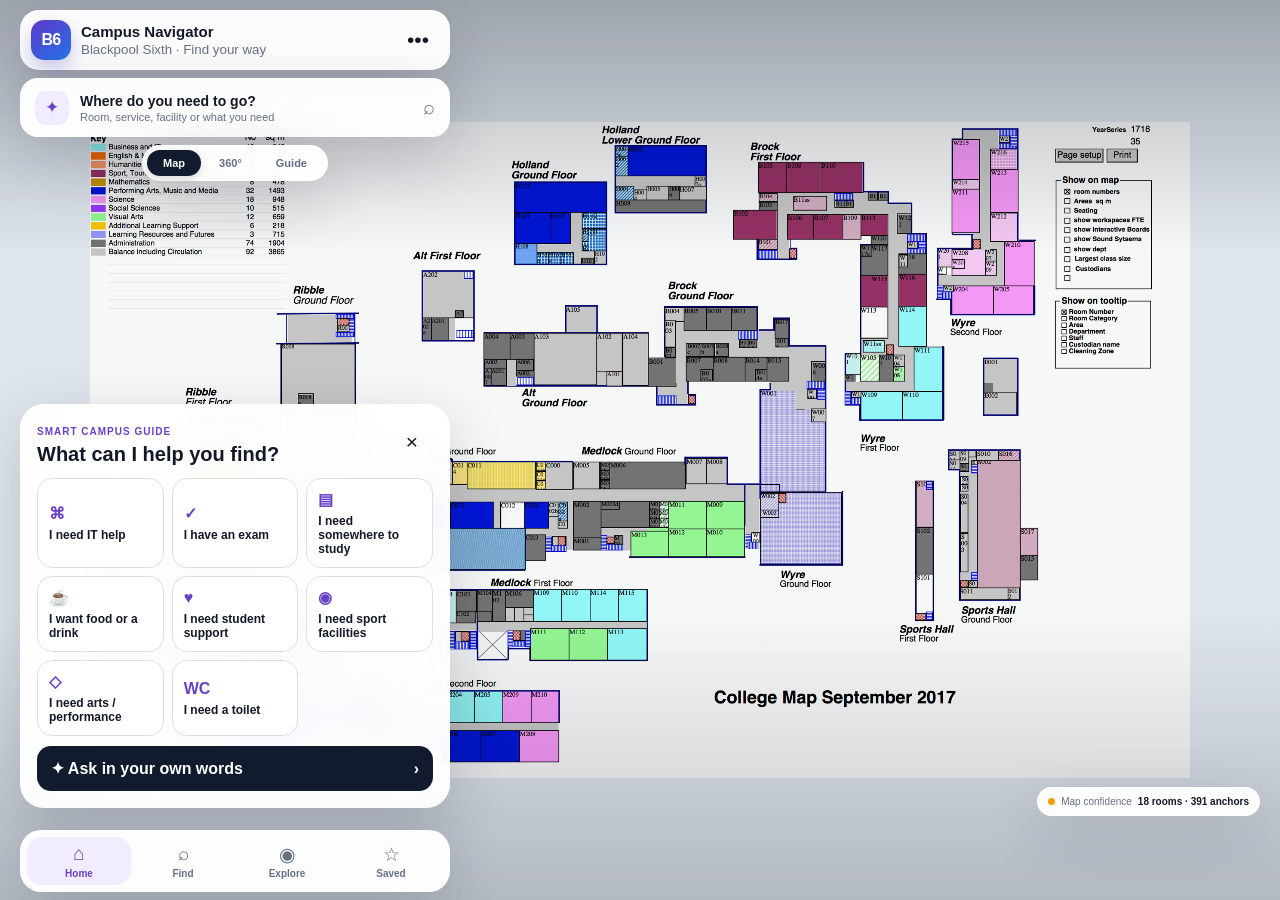
==== index.html @ 7d83ba1a "build: sync landmark-aware interactive guidance" ====
<!doctype html>
<html lang="en" data-theme="system"><head>
<meta charset="utf-8"><meta name="viewport" content="width=device-width,initial-scale=1,viewport-fit=cover"><meta name="theme-color" content="#101526"><meta name="description" content="Blackpool Sixth indoor navigation and visual campus guide">
<style>:root{--ink:#0d1323;--bg:#eef2f7;--panel:rgba(255,255,255,.965);--solid:#fff;--text:#111827;--muted:#667085;--line:#d9e0ea;--accent:#6941c6;--blue:#0b5fff;--teal:#0f8a8a;--green:#138a4a;--amber:#b55b00;--shadow:0 20px 60px rgba(16,24,40,.18);--soft:0 8px 30px rgba(16,24,40,.10);color-scheme:light}*{box-sizing:border-box}html,body{margin:0;width:100%;height:100%;overflow:hidden;font-family:Inter,-apple-system,BlinkMacSystemFont,"Segoe UI",sans-serif;background:var(--ink);color:var(--text);-webkit-text-size-adjust:100%}button,input,select{font:inherit}button{cursor:pointer;-webkit-tap-highlight-color:transparent}[hidden]{display:none!important}.app,#map{position:fixed;inset:0}#map{overflow:hidden;touch-action:none;background:#dfe5ec}.map-vignette{position:fixed;inset:0;pointer-events:none;background:linear-gradient(180deg,rgba(9,14,28,.30),transparent 28%,transparent 68%,rgba(9,14,28,.20));z-index:20}.map-stage{position:absolute;left:0;top:0;transform-origin:0 0;will-change:transform;user-select:none}.map-stage.animate-map{transition:transform .32s cubic-bezier(.2,.8,.2,1)}#floorImage{position:absolute;inset:0;width:100%;height:100%;display:block;pointer-events:none}.map-layer,.route-svg{position:absolute;inset:0;width:100%;height:100%;pointer-events:none;overflow:visible}.room-hit{position:absolute;width:30px;height:30px;margin:-15px 0 0 -15px;border:0;background:transparent;padding:0;pointer-events:auto;z-index:4}.room-hit span{display:block;width:20px;height:20px;margin:5px;border-radius:50%;background:var(--blue);border:3px solid white;box-shadow:0 3px 13px rgba(0,0,0,.38)}.room-hit::after{content:attr(data-label);position:absolute;left:50%;top:29px;transform:translateX(-50%);white-space:nowrap;background:rgba(12,18,32,.88);color:#fff;padding:4px 7px;border-radius:7px;font-size:9px;font-weight:800;opacity:0;transition:.15s}.room-hit:hover::after,.room-hit:focus::after{opacity:1}.route-svg{z-index:3}.route-line{stroke:#0b5fff;stroke-width:10;stroke-linecap:round;stroke-dasharray:18 12;filter:drop-shadow(0 2px 4px rgba(0,0,0,.2))}.you{position:absolute;transform:translate(-50%,-50%);width:46px;height:46px;display:grid;place-items:center}.you i{position:absolute;left:50%;top:50%;width:0;height:0;border-left:11px solid transparent;border-right:11px solid transparent;border-bottom:32px solid rgba(11,95,255,.32);transform-origin:50% 100%}.you b{width:17px;height:17px;border-radius:50%;background:#0b5fff;border:3px solid white;box-shadow:0 0 0 7px rgba(11,95,255,.18);z-index:2}.topbar{position:fixed;z-index:1000;top:calc(env(safe-area-inset-top,0px) + 10px);left:50%;transform:translateX(-50%);width:min(760px,calc(100% - 20px));display:grid;gap:8px;pointer-events:none}.topbar>*{pointer-events:auto}.brand,.omnibox,.modebar,.welcome-card,.assistant-card,.route-card,.accuracy,.bottom,.sheet,.tour-sheet{background:var(--panel);border:1px solid rgba(255,255,255,.45);box-shadow:var(--shadow);backdrop-filter:blur(22px);-webkit-backdrop-filter:blur(22px)}.brand{min-height:56px;border-radius:19px;padding:8px 10px;display:flex;align-items:center;gap:10px}.brandmark{width:40px;height:40px;border-radius:13px;display:grid;place-items:center;background:linear-gradient(145deg,#5f36c8,#2575ea);color:white;font-weight:900;letter-spacing:-.04em;box-shadow:0 8px 18px rgba(75,65,190,.28)}.brandcopy{display:grid;flex:1;min-width:0}.brandcopy b{font-size:15px}.brandcopy small{color:var(--muted);white-space:nowrap;overflow:hidden;text-overflow:ellipsis;margin-top:2px}.icon{width:42px;height:42px;border-radius:13px;border:0;background:var(--solid);color:var(--text);font-size:21px;display:grid;place-items:center}.icon.ghost{background:transparent}.omnibox{border-radius:18px;min-height:59px;padding:8px 14px;display:flex;align-items:center;gap:11px;color:var(--text);text-align:left}.omnibox .spark{width:34px;height:34px;border-radius:11px;display:grid;place-items:center;background:#f1ecff;color:var(--accent);font-size:17px}.omnibox>span:nth-child(2){display:grid;flex:1}.omnibox b{font-size:14px}.omnibox small{font-size:11px;color:var(--muted);margin-top:2px}.omnibox i{font-style:normal;font-size:20px;color:var(--muted)}.modebar{justify-self:center;border-radius:999px;padding:4px;display:flex;gap:2px}.modebar button{border:0;background:transparent;border-radius:999px;padding:7px 16px;font-size:11px;font-weight:800;color:var(--muted)}.modebar button.active{background:#121a2e;color:white;box-shadow:0 3px 10px rgba(0,0,0,.15)}.welcome-card{position:fixed;z-index:900;left:50%;bottom:calc(env(safe-area-inset-bottom,0px) + 92px);transform:translateX(-50%);width:min(680px,calc(100% - 22px));border-radius:24px;padding:16px}.welcome-top{display:flex;align-items:flex-start;justify-content:space-between;gap:12px}.welcome-card small,.assistant-head small,.route-head small,.sheet header small,.tour-sheet header small{color:var(--accent);font-size:10px;letter-spacing:.1em;font-weight:900}.welcome-card h1{font-size:20px;margin:4px 0 12px}.intent-grid{display:grid;grid-template-columns:repeat(3,1fr);gap:8px}.intent{border:1px solid var(--line);background:var(--solid);border-radius:15px;padding:11px;text-align:left;color:var(--text);min-height:62px;font-weight:750;font-size:12px}.intent i{display:block;font-style:normal;color:var(--accent);font-size:16px;margin-bottom:5px}.ask-anything{margin-top:10px;width:100%;min-height:45px;border-radius:14px;border:0;background:#121a2e;color:white;padding:0 14px;display:flex;justify-content:space-between;align-items:center;font-weight:800}.bottom{position:fixed;z-index:1000;left:50%;transform:translateX(-50%);bottom:calc(env(safe-area-inset-bottom,0px) + 8px);width:min(520px,calc(100% - 20px));border-radius:21px;padding:6px;display:grid;grid-template-columns:repeat(4,1fr)}.bottom button{border:0;background:transparent;border-radius:15px;color:var(--muted);display:grid;place-items:center;gap:2px;padding:6px}.bottom button span{font-size:19px}.bottom button small{font-size:10px;font-weight:800}.bottom .active{background:#f1ecff;color:var(--accent)}.accuracy{position:fixed;z-index:700;right:12px;bottom:calc(env(safe-area-inset-bottom,0px) + 84px);border-radius:999px;padding:8px 10px;display:flex;gap:6px;align-items:center;font-size:10px;color:var(--muted)}.accuracy b{color:var(--text)}.status-dot{width:7px;height:7px;border-radius:50%;background:#f59e0b}.accuracy[data-level=high] .status-dot{background:#22c55e}.accuracy[data-level=mid] .status-dot{background:#eab308}.assistant-card,.route-card{position:fixed;z-index:1400;right:14px;bottom:calc(env(safe-area-inset-bottom,0px) + 86px);width:min(410px,calc(100% - 28px));border-radius:24px;padding:15px;max-height:66vh}.assistant-head,.route-head,.sheet header,.tour-sheet header{display:flex;justify-content:space-between;align-items:flex-start;gap:12px}.assistant-head h2,.route-head h2,.sheet h2,.tour-sheet h2{margin:3px 0;font-size:20px}.feed{height:240px;overflow:auto;padding:12px 0;display:grid;align-content:start;gap:8px}.feed>div{max-width:88%;padding:10px 12px;border-radius:15px;font-size:13px;line-height:1.45}.feed .bot{background:#f3f0ff}.feed .me{justify-self:end;background:#121a2e;color:white}.suggestions{display:flex;gap:6px;overflow:auto;padding:0 0 9px;scrollbar-width:none}.suggestions button{border:1px solid var(--line);background:var(--solid);border-radius:999px;padding:7px 9px;white-space:nowrap;font-size:10px;color:var(--text)}.assistant-entry{display:flex;gap:7px}.assistant-entry input,.big-input,select{min-width:0;border:1px solid var(--line);background:var(--solid);border-radius:14px;padding:12px;color:var(--text)}.assistant-entry input{flex:1}.assistant-entry button,.actions button,.route-actions button,.route-context button,.studio-grid button,.file-btn{border:1px solid var(--line);background:var(--solid);border-radius:12px;padding:10px 12px;font-weight:800;color:var(--text)}.primary,.assistant-entry button{background:#121a2e!important;color:white!important;border-color:#121a2e!important}.route-progress{height:5px;border-radius:99px;background:#e5e9f0;overflow:hidden;margin:11px 0}.route-progress i{display:block;height:100%;background:linear-gradient(90deg,#6941c6,#0b5fff);width:0;transition:.25s}.next-step{background:linear-gradient(135deg,#f2edff,#edf5ff);border:1px solid #d9d4fa;border-radius:17px;padding:14px;font-size:15px;font-weight:800;line-height:1.45}.route-context{display:flex;gap:6px;overflow:auto;padding:9px 0}.route-context button{white-space:nowrap;font-size:10px;padding:7px 9px}.route-card ol{padding-left:23px;max-height:155px;overflow:auto;color:var(--muted);font-size:11px}.route-card li{padding:4px}.route-card li.current{color:var(--text);font-weight:800}.route-actions,.actions{display:flex;gap:8px;flex-wrap:wrap;margin-top:12px}.sheet{position:fixed;z-index:2200;left:50%;bottom:0;transform:translateX(-50%);width:min(720px,100%);max-height:84vh;overflow:auto;border-radius:27px 27px 0 0;padding:20px 18px calc(22px + env(safe-area-inset-bottom,0px))}.sheet.wide{width:min(840px,100%)}.backdrop{position:fixed;inset:0;z-index:2100;background:rgba(6,10,20,.50);backdrop-filter:blur(5px)}.big-input{width:100%;margin:14px 0}.results{display:grid;gap:8px}.result{width:100%;border:1px solid var(--line);background:var(--solid);border-radius:15px;padding:11px 12px;display:flex;align-items:center;gap:10px;color:var(--text);text-align:left}.result-icon{width:38px;height:38px;border-radius:12px;background:#f2efff;color:var(--accent);display:grid;place-items:center;font-weight:900;flex:0 0 auto}.result-copy{display:grid;gap:2px;min-width:0;flex:1}.result-copy b{font-size:13px}.result-copy small{color:var(--muted);white-space:nowrap;overflow:hidden;text-overflow:ellipsis}.result em{font-style:normal;font-size:9px;color:var(--muted);border:1px solid var(--line);padding:3px 6px;border-radius:999px}.room-accuracy,.info,.freshness{margin:14px 0;padding:12px 13px;border-radius:14px;font-size:12px;line-height:1.5;background:#f5f7fa}.room-accuracy.good{background:#eaf8ef;color:#136b32}.room-accuracy.warn{background:#fff5e8;color:#8b5200}.destination-description{color:var(--muted);font-size:13px;line-height:1.5}.link-btn{border:0;background:transparent;color:var(--accent);font-weight:800;padding:10px 0}.setting{display:flex;justify-content:space-between;gap:16px;align-items:center;border-bottom:1px solid var(--line);padding:14px 0}.setting span{display:grid;gap:3px}.setting small{color:var(--muted)}.setting input{width:24px;height:24px;accent-color:var(--accent)}.studio-grid{display:grid;grid-template-columns:1fr auto;gap:8px;margin:14px 0}.file-btn{display:inline-block}.tour-sheet{position:fixed;z-index:2300;inset:0;background:#0a1020;color:white;border:0;border-radius:0;padding:calc(env(safe-area-inset-top,0px) + 16px) max(14px,env(safe-area-inset-right,0px)) calc(env(safe-area-inset-bottom,0px) + 14px) max(14px,env(safe-area-inset-left,0px));display:grid;grid-template-rows:auto 1fr;gap:12px}.tour-sheet header{padding:0 4px}.tour-sheet header small{color:#c6b8ff}.tour-sheet header h2{color:white}.tour-sheet header p{color:#aab4ca;margin:4px 0 0;font-size:12px}.tour-sheet .icon{color:white}.tour-frame-wrap{position:relative;border-radius:22px;overflow:hidden;background:#111827;border:1px solid #26334e;min-height:0}.tour-frame-wrap iframe{width:100%;height:100%;border:0;background:#111827}.tour-fallback{position:absolute;inset:auto 16px 16px;background:rgba(10,16,32,.90);border:1px solid #35415c;border-radius:17px;padding:12px;color:white;pointer-events:none}.tour-fallback button{pointer-events:auto}.tour-fallback p{color:#aab4ca;font-size:11px}.toast,.banner{position:fixed;z-index:5000;left:50%;transform:translateX(-50%);background:#101828;color:white;padding:10px 14px;border-radius:999px;font-size:11px;box-shadow:var(--soft)}.toast{bottom:calc(env(safe-area-inset-bottom,0px) + 91px)}.banner{top:calc(env(safe-area-inset-top,0px) + 8px)}.empty{color:var(--muted);padding:12px}.bodycopy{color:var(--muted);line-height:1.55}.admin-only{opacity:.75}@media(min-width:900px){.topbar{left:20px;transform:none;width:430px}.bottom{left:20px;transform:none;width:430px}.welcome-card{left:20px;transform:none;width:430px}.assistant-card,.route-card{right:20px}.sheet{left:20px;transform:none;bottom:88px;width:430px;max-height:calc(100vh - 110px);border-radius:24px}.sheet.wide{width:650px}.accuracy{right:20px}}@media(max-width:600px){.topbar{width:calc(100% - 20px);gap:6px}.brand{min-height:52px}.omnibox{min-height:54px}.modebar{display:none}.welcome-card{padding:14px;bottom:calc(env(safe-area-inset-bottom,0px) + 82px)}.welcome-card h1{font-size:18px}.intent-grid{grid-template-columns:repeat(2,1fr)}.intent{min-height:56px;padding:9px}.assistant-card,.route-card{left:10px;right:10px;width:auto}.accuracy{right:10px;bottom:calc(env(safe-area-inset-bottom,0px) + 80px);max-width:60%;white-space:nowrap}.actions button{flex:1 1 42%}.tour-fallback{font-size:12px}}@media(prefers-reduced-motion:reduce){*{animation:none!important;transition:none!important}}
/* v6 precision + immersive guidance */
.checkpoint-hit{position:absolute;transform:translate(-50%,-50%);width:26px;height:26px;border-radius:9px;border:2px solid rgba(255,255,255,.95);background:#111827;color:#fff;box-shadow:0 4px 12px rgba(0,0,0,.28);display:grid;place-items:center;padding:0;z-index:18}.checkpoint-hit span{font-size:9px;font-weight:900;line-height:1}.checkpoint-hit.verified{background:#0b5fff;box-shadow:0 0 0 5px rgba(11,95,255,.13),0 4px 12px rgba(0,0,0,.25)}
.route-svg{position:absolute;inset:0;width:100%;height:100%;overflow:visible;pointer-events:none;z-index:13}.route-line{fill:none;stroke-linecap:round;stroke-linejoin:round}.route-line.surveyed{stroke:#0b5fff;stroke-width:9;filter:drop-shadow(0 3px 4px rgba(11,95,255,.25))}.route-line.orientation{stroke:#8c96a8;stroke-width:7;stroke-dasharray:18 16;opacity:.75}
.guide-lens{position:fixed;z-index:1250;left:50%;top:calc(env(safe-area-inset-top,0px) + 166px);transform:translateX(-50%);width:min(650px,calc(100% - 22px));display:grid;grid-template-columns:56px 1fr 42px;align-items:center;gap:11px;background:rgba(9,16,32,.93);color:white;border:1px solid rgba(255,255,255,.14);border-radius:20px;padding:10px 11px;box-shadow:0 18px 45px rgba(0,0,0,.24);backdrop-filter:blur(18px)}.guide-lens-icon{width:54px;height:54px;border-radius:16px;background:linear-gradient(145deg,#6d44d6,#1670ee);display:grid;place-items:center;font-size:28px;font-weight:900}.guide-lens>div:nth-child(2){display:grid;gap:2px;min-width:0}.guide-lens small{color:#cfc5ff;font-size:9px;letter-spacing:.11em;font-weight:900}.guide-lens b{font-size:13px;white-space:nowrap;overflow:hidden;text-overflow:ellipsis}.guide-lens span{font-size:10px;color:#aab4ca}.guide-lens .icon{color:white}
.route-landmark{display:grid;grid-template-columns:46px 1fr;gap:10px;align-items:center;margin:10px 0;background:#fff8e8;border:1px solid #f1d99e;border-radius:15px;padding:10px}.route-landmark>span{width:44px;height:44px;border-radius:13px;background:#fff0c7;display:grid;place-items:center;font-size:23px;font-weight:900;color:#8a5b00}.route-landmark div{display:grid;gap:2px}.route-landmark small{font-size:9px;letter-spacing:.1em;font-weight:900;color:#9a6700}.route-landmark b{font-size:12px}.route-landmark p{margin:0;color:#715a2d;font-size:10px;line-height:1.35}
.recovery-hero{background:linear-gradient(135deg,#f3efff,#edf5ff);border:1px solid #d9d4fa;border-radius:17px;padding:14px;margin:10px 0 14px}.recovery-hero b{font-size:11px;color:var(--accent)}.recovery-hero p{font-size:15px;font-weight:800;line-height:1.45;margin:5px 0}.recovery-hero small{color:var(--muted);line-height:1.4}
.tour-guide-bar{border:1px solid #35415c;background:rgba(10,16,32,.92);border-radius:17px;padding:9px 11px;display:grid;grid-template-columns:42px 1fr auto;align-items:center;gap:9px}.tour-guide-bar>span{width:40px;height:40px;border-radius:12px;background:#6a45ca;display:grid;place-items:center;font-size:22px;font-weight:900}.tour-guide-bar div{display:grid;gap:2px}.tour-guide-bar small{font-size:9px;color:#bdb2e8;letter-spacing:.1em;font-weight:900}.tour-guide-bar b{font-size:12px}.tour-guide-bar button{border:1px solid #44516d;background:#172139;color:#fff;border-radius:11px;padding:8px 10px;font-size:10px;font-weight:800}
.setting select{border:1px solid var(--line);background:var(--solid);color:var(--text);border-radius:11px;padding:8px 10px;font-weight:700}.studio-tabs{display:grid;grid-template-columns:repeat(3,1fr);gap:5px;background:#edf0f5;padding:4px;border-radius:14px;margin:12px 0}.studio-tabs button{border:0;background:transparent;border-radius:10px;padding:9px;color:var(--muted);font-size:11px;font-weight:800}.studio-tabs button.active{background:var(--solid);color:var(--accent);box-shadow:0 2px 7px rgba(0,0,0,.08)}.studio-form{display:grid;grid-template-columns:repeat(2,minmax(0,1fr));gap:8px}.studio-form input,.studio-form select{width:100%;border:1px solid var(--line);background:var(--solid);border-radius:12px;padding:10px;color:var(--text)}.studio-form .primary{grid-column:1/-1}.mini-check{display:flex;align-items:center;gap:7px;border:1px solid var(--line);border-radius:12px;padding:8px 10px;font-size:11px}.mini-check input{width:20px;height:20px}.results.compact{margin-top:10px;max-height:240px;overflow:auto}.tiny-btn{border:1px solid var(--line);background:var(--solid);color:var(--text);border-radius:9px;padding:6px 8px;font-size:9px;font-weight:800}.tiny-btn.danger{color:#b42318}code{background:#eef1f5;border-radius:6px;padding:2px 5px;font-size:10px}
@media(max-width:600px){.guide-lens{top:calc(env(safe-area-inset-top,0px) + 130px);grid-template-columns:48px 1fr 36px;padding:8px}.guide-lens-icon{width:46px;height:46px;font-size:24px}.guide-lens b{font-size:12px}.studio-form{grid-template-columns:1fr}.studio-form .primary{grid-column:auto}.tour-guide-bar{grid-template-columns:38px 1fr}.tour-guide-bar>span{width:36px;height:36px}.tour-guide-bar button{grid-column:1/-1;width:100%}}

/* v6 hosted responsive hardening: iPhone/iPad/WebView */
@supports (height:100dvh){html,body,.app,#map{height:100dvh;min-height:100dvh}}
.brandmark{flex:0 0 40px}.brandcopy{overflow:hidden}.brandcopy b,.brandcopy small{display:block;max-width:100%;overflow:hidden;text-overflow:ellipsis}.omnibox>span:nth-child(2){min-width:0}.omnibox b,.omnibox small{display:block;overflow:hidden;text-overflow:ellipsis;white-space:nowrap}
@media(max-width:900px){
  .topbar{width:calc(100% - 24px);top:max(calc(env(safe-area-inset-top,0px) + 10px),12px);gap:7px}
  .brand{min-height:58px;padding:8px 10px}.brandcopy b{font-size:16px}.brandcopy small{font-size:12px}.brandmark{width:42px;height:42px;flex-basis:42px}
  .omnibox{min-height:58px;padding:9px 12px}.omnibox b{font-size:15px}.omnibox small{font-size:12px}.omnibox .spark{flex:0 0 36px;width:36px;height:36px}
  .modebar{display:none!important}
  .welcome-card{width:calc(100% - 24px);left:12px;transform:none;bottom:calc(env(safe-area-inset-bottom,0px) + 84px);max-height:calc(100dvh - 250px);overflow:auto;border-radius:24px;padding:15px}
  .welcome-card h1{font-size:20px;line-height:1.15}.intent-grid{grid-template-columns:repeat(2,minmax(0,1fr));gap:8px}.intent{min-width:0;min-height:60px;padding:10px;font-size:12px}
  .bottom{width:calc(100% - 24px);left:12px;transform:none;bottom:max(calc(env(safe-area-inset-bottom,0px) + 8px),8px)}
  .accuracy{right:12px;bottom:calc(env(safe-area-inset-bottom,0px) + 82px);max-width:calc(100% - 24px)}
  .assistant-card,.route-card{left:12px;right:12px;width:auto;bottom:calc(env(safe-area-inset-bottom,0px) + 84px);max-height:calc(100dvh - 210px)}
  .guide-lens{top:calc(env(safe-area-inset-top,0px) + 144px);width:calc(100% - 24px)}
  .sheet{max-height:88dvh}
}
@media(max-width:380px){.brandcopy small{font-size:11px}.omnibox small{font-size:10px}.intent{font-size:11px}.welcome-card h1{font-size:18px}}


/* v6 navigation experience overhaul */
.resume-route{width:100%;border:1px solid #d7d1f4;background:linear-gradient(135deg,#f2edff,#edf5ff);border-radius:16px;padding:10px 12px;margin:0 0 10px;display:grid;grid-template-columns:38px 1fr 20px;gap:9px;align-items:center;text-align:left;color:var(--text)}
.resume-route>span:first-child{width:36px;height:36px;border-radius:12px;background:#6941c6;color:#fff;display:grid;place-items:center;font-size:19px;font-weight:900}
.resume-route>span:nth-child(2){display:grid;gap:2px;min-width:0}.resume-route b{font-size:12px}.resume-route small{color:var(--muted);font-size:10px}.resume-route i{font-style:normal;color:var(--accent);font-size:20px}

.planner-sheet{overflow:auto}.planner-points{margin:14px 0 10px;background:#f7f8fb;border:1px solid var(--line);border-radius:18px;padding:9px}
.planner-point{width:100%;border:0;background:transparent;padding:9px;display:grid;grid-template-columns:18px 1fr 20px;align-items:center;gap:10px;text-align:left;color:var(--text)}
.planner-point>span:nth-child(2){display:grid;gap:2px}.planner-point small{font-size:9px;letter-spacing:.12em;font-weight:900;color:var(--muted)}.planner-point b{font-size:14px}.planner-point i{font-style:normal;color:var(--muted);font-size:18px}
.planner-dot{width:12px;height:12px;border-radius:50%;display:block;box-shadow:0 0 0 4px rgba(105,65,198,.10)}.planner-dot.start{background:#6941c6}.planner-dot.end{background:#0b5fff}.planner-line{width:2px;height:16px;background:#cfd6e2;margin:-3px 0 -3px 14px}
.planner-quality,.route-trust{border:1px solid var(--line);border-radius:14px;padding:10px 11px;display:grid;gap:3px;background:#f8fafc}
.planner-quality b,.route-trust b{font-size:11px}.planner-quality span,.route-trust span{font-size:10px;color:var(--muted);line-height:1.4}
.planner-quality[data-level=high],.route-trust[data-level=high]{background:#eaf8ef;border-color:#b9e1c8}.planner-quality[data-level=good],.route-trust[data-level=good]{background:#eef5ff;border-color:#cbdcf7}.planner-quality[data-level=limited],.route-trust[data-level=limited]{background:#fff6e8;border-color:#f0d8ac}.planner-quality[data-level=none],.route-trust[data-level=none]{background:#fff0f0;border-color:#f0c6c6}
.planner-summary{font-size:12px;font-weight:800;margin:10px 2px 0}.planner-warning{margin:10px 0 0;padding:10px 12px;border-radius:13px;background:#fff6e8;border:1px solid #f0d8ac;color:#7a4b00;font-size:11px;line-height:1.45}
.planner-actions{display:flex;gap:8px;flex-wrap:wrap;margin-top:14px}.planner-actions button{border:1px solid var(--line);background:var(--solid);border-radius:12px;padding:11px 12px;font-weight:800;color:var(--text)}.planner-actions .primary{margin-left:auto}.planner-actions button:disabled{opacity:.55;cursor:not-allowed}

.route-card{overflow:auto}.route-head p{margin:3px 0 0;color:var(--muted);font-size:10px}.route-trust{margin:9px 0}.next-step{display:grid;grid-template-columns:48px 1fr;gap:10px;align-items:center;font-size:16px;line-height:1.35;padding:12px}
.instruction-icon{width:46px;height:46px;border-radius:14px;background:linear-gradient(145deg,#6941c6,#0b5fff);color:white;display:grid;place-items:center;font-size:25px;font-weight:900}
.route-next-preview{margin:8px 2px 0;font-size:10px;color:var(--muted);line-height:1.4}
.route-primary-actions{display:grid;grid-template-columns:1.35fr 1fr;gap:8px;margin:10px 0}.route-primary-actions button{min-height:46px;border:1px solid var(--line);background:var(--solid);border-radius:13px;padding:9px 10px;font-weight:850;color:var(--text)}.route-primary-actions .primary{background:#121a2e!important;color:#fff!important}
.route-context{padding:0 0 6px}.route-all{border-top:1px solid var(--line);margin-top:6px;padding-top:8px}.route-all summary{cursor:pointer;font-size:10px;font-weight:850;color:var(--muted);padding:5px 0}.route-all ol{margin:4px 0 0}.route-card li.done{opacity:.55}.route-card li.current{background:#f3f0ff;border-radius:8px;padding-left:6px}
.route-actions{margin-top:7px}.route-actions button{width:100%;background:transparent!important}

body.navigating .bottom,body.navigating .welcome-card,body.navigating .accuracy{display:none!important}
body.navigating .topbar{display:none!important}
body.navigating .guide-lens{top:max(calc(env(safe-area-inset-top,0px) + 8px),8px);width:min(620px,calc(100% - 20px));z-index:1500}
body.navigating .route-card{z-index:1500}
body.navigating .map-vignette{background:linear-gradient(180deg,rgba(9,14,28,.18),transparent 24%,transparent 70%,rgba(9,14,28,.24))}

@media(max-width:900px){
 body.navigating .route-card{left:10px;right:10px;bottom:max(calc(env(safe-area-inset-bottom,0px) + 8px),8px);width:auto;max-height:min(48dvh,430px);border-radius:22px;padding:13px}
 body.navigating .route-head h2{font-size:16px;margin:2px 0}.route-card .route-head .icon{width:36px;height:36px}
 body.navigating .guide-lens{grid-template-columns:46px 1fr 36px}.route-primary-actions{grid-template-columns:1fr 1fr}
}
@media(max-width:430px){
 .next-step{grid-template-columns:42px 1fr;font-size:15px}.instruction-icon{width:40px;height:40px;font-size:22px}
 .route-primary-actions{grid-template-columns:1fr}.route-context{display:grid;grid-template-columns:repeat(2,1fr);overflow:visible}.route-context button{white-space:normal;min-height:38px}
 .planner-actions{display:grid;grid-template-columns:1fr}.planner-actions .primary{margin-left:0}.planner-actions button{width:100%}
}

.route-endpoint{stroke:#fff;stroke-width:7;filter:drop-shadow(0 4px 6px rgba(0,0,0,.28))}.route-endpoint.start{fill:#6941c6}.route-endpoint.end{fill:#0b5fff}.route-endpoint-label{fill:#fff;font-size:15px;font-weight:900;text-anchor:middle;pointer-events:none}

/* whole-campus map coverage */
.zone-layer{pointer-events:none}.zone-hit{position:absolute;transform:translate(-50%,-50%);pointer-events:auto;border:1px solid rgba(105,65,198,.38);background:rgba(255,255,255,.94);box-shadow:0 5px 16px rgba(16,24,40,.16);border-radius:13px;padding:7px 10px;min-width:92px;display:grid;gap:1px;text-align:left;color:#171b2c;backdrop-filter:blur(10px);z-index:2}
.zone-hit b{font-size:12px;line-height:1.05}.zone-hit small{font-size:8px;color:#667085;white-space:nowrap}.zone-hit.has-precise{border-color:rgba(11,95,255,.45)}
.room-hit{z-index:4}.room-hit em{position:absolute;left:13px;top:-7px;background:rgba(17,24,39,.9);color:#fff;border-radius:5px;padding:2px 4px;font-size:7px;font-style:normal;font-weight:850;white-space:nowrap;pointer-events:none}
.floor-zone-sheet .results{max-height:min(58dvh,520px);overflow:auto}
@media(max-width:600px){.zone-hit{min-width:78px;padding:6px 8px}.zone-hit b{font-size:10px}.zone-hit small{font-size:7px}.room-hit em{font-size:6px}}

/* destination action hierarchy */
.destination-actions .destination-go{grid-column:1/-1;min-height:52px;font-size:15px;font-weight:900}.destination-actions #setHere[hidden]{display:none!important}


/* camera guidance + scene-specific 360 */
.camera-guide{position:fixed;inset:0;z-index:3000;background:#05070b;color:#fff;overflow:hidden}
.camera-guide[hidden]{display:none!important}.camera-guide video{position:absolute;inset:0;width:100%;height:100%;object-fit:cover;background:#05070b}
.camera-scrim{position:absolute;inset:0;background:linear-gradient(180deg,rgba(3,6,13,.58),rgba(3,6,13,.08) 28%,rgba(3,6,13,.05) 55%,rgba(3,6,13,.78));pointer-events:none}
.camera-top{position:absolute;left:0;right:0;top:0;padding:max(calc(env(safe-area-inset-top,0px) + 12px),18px) 14px 10px;display:grid;grid-template-columns:46px 1fr 46px;gap:10px;align-items:start}
.camera-round{width:44px;height:44px;border-radius:50%;border:1px solid rgba(255,255,255,.28);background:rgba(8,12,22,.58);backdrop-filter:blur(14px);color:#fff;font-size:24px;display:grid;place-items:center}
.camera-title{display:grid;text-align:center;gap:2px;text-shadow:0 2px 9px rgba(0,0,0,.65)}.camera-title small{font-size:9px;letter-spacing:.16em;font-weight:900;color:#d8cbff}.camera-title b{font-size:15px}.camera-title span{font-size:10px;color:#e6e8ef}
.camera-arrow-stage{position:absolute;left:0;right:0;top:23%;bottom:31%;display:flex;flex-direction:column;align-items:center;justify-content:center;perspective:700px;pointer-events:none}
.camera-arrow-3d{width:118px;height:178px;position:relative;transform-style:preserve-3d;transform:rotateZ(var(--arrow-rotate,0deg)) rotateX(58deg) translateZ(24px);transition:transform .12s linear;filter:drop-shadow(0 18px 16px rgba(0,0,0,.35))}
.camera-arrow-3d .arrow-shaft{position:absolute;width:42px;height:104px;left:38px;top:66px;border-radius:14px;background:linear-gradient(90deg,#7c4dff,#bda9ff 45%,#6f40dd);box-shadow:inset 0 0 0 2px rgba(255,255,255,.32)}
.camera-arrow-3d .arrow-head{position:absolute;left:7px;top:0;width:0;height:0;border-left:52px solid transparent;border-right:52px solid transparent;border-bottom:82px solid #8e62ff;filter:drop-shadow(0 3px 0 rgba(255,255,255,.22))}
.camera-turn-label{margin-top:4px;padding:8px 13px;border-radius:999px;background:rgba(8,12,22,.66);backdrop-filter:blur(10px);font-size:12px;font-weight:900;text-shadow:0 1px 4px #000}
.camera-floor-cue{margin-top:9px;padding:9px 13px;border-radius:13px;background:#fff;color:#111827;font-size:12px;font-weight:900;box-shadow:0 10px 28px rgba(0,0,0,.28)}
.camera-bottom{position:absolute;left:10px;right:10px;bottom:max(calc(env(safe-area-inset-bottom,0px) + 10px),14px);background:rgba(10,15,28,.78);border:1px solid rgba(255,255,255,.18);backdrop-filter:blur(18px);border-radius:22px;padding:14px}
.camera-step{display:grid;gap:4px}.camera-step small{font-size:9px;letter-spacing:.14em;color:#c7b6ff;font-weight:900}.camera-step b{font-size:16px;line-height:1.25}.camera-step span{font-size:11px;color:#d9dde7}
.camera-actions{display:grid;grid-template-columns:1fr 1.25fr;gap:8px;margin-top:12px}.camera-actions button{min-height:44px;border-radius:13px;border:1px solid rgba(255,255,255,.23);background:rgba(255,255,255,.08);color:#fff;font-weight:850}.camera-actions .primary{background:#fff;color:#101828;border-color:#fff}
.camera-precision{font-size:9px;line-height:1.4;color:#c8ceda;margin-top:9px}
.tour-sheet header h2{margin-bottom:2px}.tour-scene-badge{font-size:9px;font-weight:850;border-radius:999px;padding:4px 7px;background:#eef4ff;color:#2349a3}
.result .scene-note{font-size:9px;color:var(--muted)}
.studio-grid select,.studio-grid button{min-width:0}
@media(max-width:430px){.camera-arrow-3d{width:100px;height:150px;transform:rotateZ(var(--arrow-rotate,0deg)) rotateX(58deg) translateZ(18px)}.camera-arrow-3d .arrow-shaft{left:34px;width:34px;height:86px;top:59px}.camera-arrow-3d .arrow-head{left:4px;border-left-width:46px;border-right-width:46px;border-bottom-width:70px}.camera-actions{grid-template-columns:1fr}.camera-bottom{padding:12px}}

/* user-annotated corridor network */
.corridor-svg{position:absolute;inset:0;width:100%;height:100%;pointer-events:none;overflow:visible;z-index:1}.corridor-seed{fill:none;stroke:#0078d7;stroke-width:5;stroke-linecap:round;stroke-linejoin:round;opacity:.58;vector-effect:non-scaling-stroke}.route-svg{z-index:3}


/* clean map marker hierarchy — annotation geometry is routing-only */
.corridor-svg,.corridor-seed{display:none!important}
.zone-layer{display:none!important}
.map-room-marker{display:none!important}
.map-room-marker em{display:none!important}
#map[data-zoom="detail"] .map-room-marker{display:block!important}
.map-room-marker.important{display:block!important;width:18px!important;height:18px!important;z-index:30!important}
.map-room-marker.important span{width:12px!important;height:12px!important;box-shadow:0 0 0 4px rgba(255,255,255,.96),0 3px 10px rgba(16,24,40,.28)!important}
.map-room-marker.important em{display:block!important;left:16px!important;top:-8px!important;font-size:8px!important;border-radius:7px!important;padding:3px 5px!important;background:rgba(17,24,39,.94)!important}
#map[data-zoom="detail"] .map-room-marker:not(.important){opacity:.62!important;transform:translate(-50%,-50%) scale(.76)!important}
#map[data-zoom="detail"] .map-room-marker:not(.important) em{display:none!important}

.checkpoint-hit{display:none!important;z-index:18!important;width:24px!important;height:24px!important;border-radius:50%!important;box-shadow:0 2px 8px rgba(16,24,40,.22)!important}
.checkpoint-hit span{font-size:8px!important;font-weight:900!important;line-height:1!important}
#map[data-zoom="mid"] .checkpoint-hit.facility,
#map[data-zoom="detail"] .checkpoint-hit{display:grid!important}
.checkpoint-hit.important{display:grid!important;z-index:32!important;width:30px!important;height:30px!important;box-shadow:0 0 0 4px rgba(255,255,255,.92),0 4px 12px rgba(16,24,40,.30)!important}
.checkpoint-hit.type-landmark{background:rgba(255,255,255,.94)!important;border:1px solid rgba(105,65,198,.45)!important}
.checkpoint-hit.type-toilet{background:#fff!important;border:2px solid #6941c6!important;color:#6941c6!important}
.checkpoint-hit.type-lift{background:#eef6ff!important;border:2px solid #0b5fff!important;color:#0b5fff!important}
.checkpoint-hit.type-stairs{background:#fff7e8!important;border:2px solid #a25d00!important;color:#7a4500!important}
.checkpoint-hit.type-entrance{background:#eefbf3!important;border:2px solid #21845a!important;color:#17623f!important}
.checkpoint-hit.type-printer,.checkpoint-hit.type-water{background:#f7f8fb!important;border:1px solid #98a2b3!important;color:#344054!important}

body.navigating #roomLayer .map-room-marker:not(.important),
body.navigating #checkpointLayer .checkpoint-hit:not(.important){display:none!important}
</style><title>Campus Navigator</title></head>
<body><div id="bootGuard" style="position:fixed;z-index:99999;inset:0;display:grid;place-items:center;background:#eef2f7;color:#111827;font:600 15px -apple-system,BlinkMacSystemFont,Segoe UI,sans-serif"><div style="background:white;border-radius:18px;padding:18px 20px;box-shadow:0 14px 40px rgba(16,24,40,.14);max-width:calc(100% - 32px);text-align:center"><b>Starting Campus Navigator…</b><div id="bootDetail" style="font-size:12px;color:#667085;margin-top:6px">Loading campus map and guide</div></div></div><script>(function(){window.__CN_BOOTED=false;function fail(m){var d=document.getElementById('bootDetail');if(d)d.textContent='Could not start: '+m;}window.addEventListener('error',function(e){fail(e.message||'JavaScript error');});window.addEventListener('unhandledrejection',function(){fail('A startup task failed');});setTimeout(function(){if(!window.__CN_BOOTED)fail('The app did not finish loading. Please refresh this page.');},6000);})();</script>
<div id="offline" class="banner" hidden>Offline — map and saved campus data are still available. 360° tour needs a connection.</div>
<main class="app">
 <div id="map" aria-label="Interactive campus floor plans"></div><div id="guideLens" class="guide-lens" hidden><div class="guide-lens-icon" id="guideLensIcon">↑</div><div><small>LIVE GUIDE</small><b id="guideLensText">Continue ahead</b><span id="guideLensMeta">Landmark guidance</span></div><button id="guideLensClose" class="icon ghost" aria-label="Close live guide">×</button></div>
 <div class="map-vignette"></div>
 <header class="topbar">
  <div class="brand"><div class="brandmark">B6</div><div class="brandcopy"><b>Campus Navigator</b><small id="context">Blackpool Sixth · Find your way</small></div><button id="menuBtn" class="icon ghost" aria-label="Options">•••</button></div>
  <button id="searchBtn" class="omnibox"><span class="spark">✦</span><span><b>Where do you need to go?</b><small>Room, service, facility or what you need</small></span><i>⌕</i></button>
  <div class="modebar"><button id="modeMap" class="active" data-mode="map">Map</button><button id="modeTour" data-mode="tour">360°</button><button id="modeGuide" data-mode="guide">Guide</button></div>
 </header>
 <section id="welcomeCard" class="welcome-card">
   <div class="welcome-top"><div><small>SMART CAMPUS GUIDE</small><h1>What can I help you find?</h1></div><button id="welcomeClose" class="icon ghost" aria-label="Dismiss">×</button></div>
   <button id="resumeRoute" class="resume-route" hidden><span>↗</span><span><b>Resume route</b><small>Continue where you left off</small></span><i>›</i></button>
   <div id="intentGrid" class="intent-grid"></div>
   <button id="askAnything" class="ask-anything">✦ Ask in your own words <span>›</span></button>
 </section>
 <aside id="assistantCard" class="assistant-card" hidden>
  <div class="assistant-head"><div><small>CAMPUS CONCIERGE</small><h2>How can I help?</h2></div><button id="assistantClose" class="icon ghost">×</button></div>
  <div id="assistantFeed" class="feed"><div class="bot">Tell me what you need — you don’t need to know a room number.</div></div>
  <div id="assistantSuggestions" class="suggestions"></div>
  <div class="assistant-entry"><input id="assistantInput" placeholder="e.g. I need IT help"><button id="assistantSend">Send</button></div>
 </aside>
 <aside id="routeCard" class="route-card" hidden>
   <div class="route-head"><div><small id="routeEyebrow">GUIDED ROUTE</small><h2 id="routeTitle"></h2><p id="routeStatus"></p></div><button id="endRoute" class="icon ghost" aria-label="End route">×</button></div>
   <div id="routeTrust" class="route-trust"><b>Route quality</b><span></span></div>
   <div class="route-progress"><i id="routeProgress"></i></div>
   <div id="nextInstruction" class="next-step"></div>
   <div id="routeNextPreview" class="route-next-preview" hidden></div>
   <div class="route-landmark" id="routeLandmark" hidden><span id="routeLandmarkIcon">◉</span><div><small>LOOK FOR</small><b id="routeLandmarkName"></b><p id="routeLandmarkHint"></p></div></div>
   <div class="route-primary-actions"><button id="confirmLandmark" class="primary">✓ I can see this</button><button id="nextStep">Done — next</button></div>
   <div class="route-context"><button id="cameraGuideBtn">▰ Camera guide</button><button id="lostBtn">? I’m lost</button><button id="visualCheck">◉ 360°</button><button id="speakStep">🔊 Speak</button><button id="recalibrate">◎ Position</button></div>
   <details class="route-all"><summary>See all route steps</summary><ol id="routeSteps"></ol></details>
   <div class="route-actions"><button id="prevStep">← Previous step</button></div>
 </aside>
 <div id="accuracyBadge" class="accuracy"><span class="status-dot"></span><span>Map confidence</span><b id="accuracyText">loading…</b></div>
 <nav class="bottom"><button data-tab="home" class="active"><span>⌂</span><small>Home</small></button><button data-tab="find"><span>⌕</span><small>Find</small></button><button data-tab="tour"><span>◉</span><small>Explore</small></button><button data-tab="saved"><span>☆</span><small>Saved</small></button></nav>
</main>
<div id="backdrop" class="backdrop" hidden></div>
<section id="searchSheet" class="sheet" hidden><header><div><small>FIND ANYWHERE</small><h2>Where do you need to go?</h2></div><button class="icon close">×</button></header><input id="roomSearch" class="big-input" placeholder="Try ‘exams’, ‘quiet study’, ‘B014’…"><div id="searchResults" class="results"></div></section>
<section id="plannerSheet" class="sheet planner-sheet" hidden><header><div><small>ROUTE PREVIEW</small><h2>Check your route</h2></div><button class="icon close">×</button></header>
<div class="planner-points">
 <button id="plannerChangeStart" class="planner-point"><span class="planner-dot start"></span><span><small>FROM</small><b id="plannerFrom">Set starting point</b></span><i>›</i></button>
 <div class="planner-line"></div>
 <button id="plannerChangeDest" class="planner-point"><span class="planner-dot end"></span><span><small>TO</small><b id="plannerTo">Destination</b></span><i>›</i></button>
</div>
<div id="plannerQuality" class="planner-quality"><b>Route quality</b><span></span></div>
<div id="plannerSummary" class="planner-summary"></div>
<div id="plannerWarning" class="planner-warning" hidden></div>
<div class="planner-actions"><button id="plannerSwap">⇅ Swap</button><button id="plannerGeneral" hidden>Show general route — not verified step-free</button><button id="plannerVisual" hidden>◉ Use 360° visual guide</button><button id="plannerBegin" class="primary">Start guidance</button></div>
</section>
<section id="roomSheet" class="sheet" hidden><header><div><small id="roomKind">DESTINATION</small><h2 id="roomName"></h2><p id="roomMeta"></p></div><button class="icon close">×</button></header><div id="roomAccuracy" class="room-accuracy"></div><div id="destinationDescription" class="destination-description"></div><div class="actions destination-actions"><button id="goHere" class="primary destination-go">Take me there</button><button id="setHere">I’m at this place</button><button id="lookAround">360° view</button><button id="saveRoom">☆ Save</button></div><button id="calibrateRoom" class="link-btn admin-only">Correct map position</button></section>
<section id="floorZoneSheet" class="sheet floor-zone-sheet" hidden><header><div><small>CAMPUS AREA</small><h2 id="floorZoneTitle"></h2><p id="floorZoneMeta"></p></div><button class="icon close">×</button></header><div id="floorZoneRooms" class="results"></div></section>
<section id="positionSheet" class="sheet" hidden><header><div><small>POSITION</small><h2>Where are you now?</h2></div><button class="icon close">×</button></header><p class="bodycopy">For the highest indoor accuracy, anchor yourself to a confirmed room or landmark. Camera Guide uses the compass and gyroscope for facing direction; between confirmed anchors it only estimates movement on measured, surveyed links.</p><div class="actions"><button id="chooseStart">Choose current room</button><button id="landmarkStart">I’m by a landmark</button><button id="tapStart" class="primary">Tap exact point</button><button id="followMeBtn">Heading assist</button></div><div id="positionInfo" class="info"></div></section>
<section id="tourSheet" class="tour-sheet" hidden><header><div><small>360° LOCATION</small><h2 id="tourTitle">Campus view</h2><p id="tourMeta">Opening the exact linked panorama for this location.</p></div><button id="closeTour" class="icon ghost">×</button></header><div id="tourGuideBar" class="tour-guide-bar" hidden><span id="tourGuideIcon">↑</span><div><small>CURRENT ROUTE STEP</small><b id="tourGuideText"></b></div><button id="tourBackToGuide">Back to guide</button></div><div class="tour-frame-wrap"><iframe id="tourFrame" title="Blackpool Sixth 360 degree location" allow="fullscreen; gyroscope; accelerometer" referrerpolicy="no-referrer-when-downgrade"></iframe><div id="tourFallback" class="tour-fallback"><b>360° location</b><p>If the embedded panorama is blocked on this device, open this same scene directly.</p><button id="openTourExternal" class="primary">Open this 360° scene</button></div></div></section>
<section id="tourPickerSheet" class="sheet" hidden><header><div><small>360° CAMPUS</small><h2>Choose a location</h2></div><button class="icon close">×</button></header><p class="bodycopy">These open directly at a named panorama rather than dropping you onto the virtual-tour home screen.</p><div id="tourPickerResults" class="results"></div></section>
<section id="cameraGuide" class="camera-guide" hidden aria-label="Camera route guide">
 <video id="cameraVideo" autoplay muted playsinline></video>
 <div class="camera-scrim"></div>
 <header class="camera-top">
   <button id="cameraClose" class="camera-round" aria-label="Close camera guide">×</button>
   <div class="camera-title"><small>CAMERA GUIDE</small><b id="cameraRouteTitle">Route</b><span id="cameraSensorStatus">Waiting for sensors…</span></div>
   <button id="cameraReanchor" class="camera-round" aria-label="Re-anchor position">◎</button>
 </header>
 <div class="camera-arrow-stage">
   <div id="cameraArrow3d" class="camera-arrow-3d" aria-hidden="true"><i class="arrow-head"></i><i class="arrow-shaft"></i></div>
   <div id="cameraTurnLabel" class="camera-turn-label">Follow route</div>
   <div id="cameraFloorCue" class="camera-floor-cue" hidden></div>
 </div>
 <div class="camera-bottom">
   <div class="camera-step"><small>NEXT</small><b id="cameraInstruction">Start guidance to use Camera Guide.</b><span id="cameraDistance"></span></div>
   <div class="camera-actions"><button id="cameraCalibrate">Calibrate heading</button><button id="cameraConfirm" class="primary">Confirm landmark</button></div>
   <div id="cameraPrecision" class="camera-precision">Position is anchored to the last confirmed campus point.</div>
 </div>
</section>
<section id="landmarkSheet" class="sheet" hidden><header><div><small>RECOVER POSITION</small><h2>What can you see?</h2></div><button class="icon close">×</button></header><p class="bodycopy">Choose a nearby landmark. Verified map anchors snap your position precisely; route landmarks update your guidance without pretending to know an exact coordinate.</p><div id="landmarkResults" class="results"></div><div class="actions"><button id="landmarkTour">◉ Open 360° tour</button></div></section><section id="lostSheet" class="sheet" hidden><header><div><small>ROUTE RECOVERY</small><h2>Let’s get you re-oriented</h2></div><button class="icon close">×</button></header><div id="lostContext" class="recovery-hero"></div><div id="lostChoices" class="results"></div><div class="actions"><button id="lostRoom"># I can see a room number</button><button id="lostTour" class="primary">◉ Look around in 360°</button><button id="lostPosition">◎ Reset my position</button></div></section><section id="savedSheet" class="sheet" hidden><header><div><small>YOUR PLACES</small><h2>Saved destinations</h2></div><button class="icon close">×</button></header><div id="savedResults" class="results"></div></section>
<section id="settingsSheet" class="sheet" hidden><header><div><small>SETTINGS</small><h2>Navigation preferences</h2></div><button class="icon close">×</button></header><label class="setting"><span><b>Step-free routes</b><small>Prefer lifts and accessible paths</small></span><input id="stepFreeToggle" type="checkbox"></label><label class="setting"><span><b>Spoken guidance</b><small>Read new route steps automatically</small></span><input id="voiceToggle" type="checkbox"></label><label class="setting"><span><b>Route profile</b><small>Student/visitor routes avoid staff-only areas</small></span><select id="profileSelect"><option value="student">Student</option><option value="visitor">Visitor</option><option value="staff">Staff</option></select></label><label class="setting"><span><b>Haptic step cues</b><small>Small vibration when guidance advances</small></span><input id="hapticToggle" type="checkbox"></label><label class="setting"><span><b>Auto-focus next leg</b><small>Keep the current route leg centred on the map</small></span><input id="autoZoomToggle" type="checkbox"></label><label class="setting"><span><b>Walking stride</b><small>Used only to estimate progress between measured surveyed anchors</small></span><input id="strideInput" type="number" min="0.40" max="1.20" step="0.01" inputmode="decimal"></label><div class="actions"><button id="positionBtn">◎ Set my position</button><button id="openTourSettings">◉ 360° locations</button><button id="clearHeadingCalibration">↻ Reset heading calibration</button></div><div class="freshness"><b>Map source</b><p>The base 2D floorplan is dated September 2017. Current facilities and visual orientation are cross-checked against the college’s current campus information and 360° virtual tour. Only verified pins are shown as precise.</p></div><button id="studioBtn" class="link-btn">Administrator · Map Studio</button></section>
<section id="studioSheet" class="sheet wide" hidden><header><div><small>ADMINISTRATOR</small><h2>Precision Map Studio</h2></div><button class="icon close">×</button></header><p>Survey the real campus one anchor at a time. Rooms, entrances, junctions, stairs, lifts and facilities can all become exact navigation anchors.</p><div class="studio-tabs"><button class="active" data-studio-tab="rooms">Rooms</button><button data-studio-tab="anchors">Anchors</button><button data-studio-tab="links">Links</button></div><div id="studioRoomsPanel" class="studio-panel"><div class="studio-grid"><select id="studioRoom"></select><button id="studioPlace" class="primary">Place exact door</button><select id="studioRoomTour"></select><button id="studioLinkTour">Link exact 360° scene</button></div></div><div id="studioAnchorsPanel" class="studio-panel" hidden><div class="studio-form"><input id="anchorName" placeholder="Landmark name e.g. Student lockers"><select id="anchorType"></select><select id="anchorBuilding"></select><select id="anchorRoomLink"></select><select id="anchorTourScene"></select><select id="anchorFloor"><option value="LG">Lower Ground</option><option value="G">Ground</option><option value="1">First</option><option value="2">Second</option></select><button id="anchorPlace" class="primary">Place anchor on map</button></div><div id="anchorList" class="results compact"></div></div><div id="studioLinksPanel" class="studio-panel" hidden><div class="studio-form"><select id="edgeFrom"></select><select id="edgeTo"></select><input id="edgeInstruction" placeholder="Forward instruction e.g. Walk past lockers"><input id="edgeReverseInstruction" placeholder="Reverse instruction (optional)"><select id="edgeMode"><option value="corridor">Corridor / walkway</option><option value="doorway">Doorway / entrance</option><option value="outside">Outdoor path</option><option value="stairs">Stairs</option><option value="lift">Lift / elevator</option></select><input id="edgeMeters" type="number" min="0.5" step="0.1" inputmode="decimal" placeholder="Measured distance in metres"><input id="edgeSeconds" type="number" min="1" inputmode="numeric" placeholder="Approx. seconds (optional)"><label class="mini-check"><input id="edgeStepFree" type="checkbox"> Step-free verified</label><label class="mini-check"><input id="edgeOneWay" type="checkbox"> One-way</label><label class="mini-check"><input id="edgeClosed" type="checkbox"> Temporarily closed</label><select id="edgeAccess"><option value="public">Public</option><option value="staff">Staff only</option></select><button id="edgeAdd" class="primary">Connect anchors</button></div><div id="edgeList" class="results compact"></div></div><div class="actions"><button id="exportData">Export survey</button><label class="file-btn">Import survey<input id="importData" type="file" accept="application/json" hidden></label><button id="clearCalibration">Reset local survey</button></div><div id="studioStats" class="info"></div><div class="freshness"><b>Checkpoint links</b><p>Any surveyed anchor can be printed as a QR/deep link using <code>?cp=ANCHOR_ID</code>. Scanning that link snaps the app back to the exact anchor and eliminates dead-reckoning drift.</p></div></section>
<div id="toast" class="toast" hidden></div>
<script>(function(root,factory){
  const api=factory();
  if(typeof module==='object'&&module.exports)module.exports=api;
  else root.CampusNavCore=api;
})(typeof globalThis!=='undefined'?globalThis:this,function(){
  'use strict';

  const clamp=(n,min,max)=>Math.max(min,Math.min(max,n));
  const normAngle=a=>((a%360)+360)%360;
  const angleDelta=(a,b)=>{let d=normAngle(b)-normAngle(a);if(d>180)d-=360;if(d<-180)d+=360;return d};

  function distance(a,b){
    if(!a||!b)return null;
    return Math.hypot(a[0]-b[0],a[1]-b[1]);
  }

  function bearing(a,b){
    if(!a||!b)return null;
    const dy=-(b[0]-a[0]),dx=b[1]-a[1];
    return normAngle(Math.atan2(dx,dy)*180/Math.PI);
  }

  function turn(prev,at,next){
    const a=bearing(prev,at),b=bearing(at,next);
    if(a==null||b==null)return {action:'continue',icon:'↑',delta:null,label:'Continue'};
    const d=angleDelta(a,b),ad=Math.abs(d);
    if(ad<22)return {action:'continue',icon:'↑',delta:d,label:'Continue straight'};
    if(ad<55)return d<0?{action:'slight-left',icon:'↖',delta:d,label:'Keep left'}:{action:'slight-right',icon:'↗',delta:d,label:'Keep right'};
    if(ad<135)return d<0?{action:'left',icon:'↰',delta:d,label:'Turn left'}:{action:'right',icon:'↱',delta:d,label:'Turn right'};
    return {action:'uturn',icon:'↶',delta:d,label:'Turn around'};
  }

  function edgeAllowed(edge,options={}){
    if(!edge||edge.closed===true||edge.enabled===false)return false;
    const profile=options.profile||'student';
    if(edge.access==='staff'&&profile!=='staff')return false;
    if(edge.access==='student'&&profile==='visitor')return false;
    if(options.stepFree===true&&edge.mode==='stairs')return false;
    if(options.stepFree===true&&edge.stepFree!==true)return false;
    return true;
  }

  function edgeCost(edge,from,to){
    if(Number.isFinite(+edge.seconds)&&+edge.seconds>0)return +edge.seconds;
    if(Number.isFinite(+edge.weight)&&+edge.weight>0)return +edge.weight;
    if(Number.isFinite(+edge.meters)&&+edge.meters>0)return +edge.meters;
    const d=distance(from?.pos,to?.pos);
    return d==null?100:d;
  }

  function makeArc(edge,from,to,reversed){
    const instruction=reversed?(edge.reverseInstruction||edge.instruction):edge.instruction;
    return {
      to:to.id,
      edge:{...edge,instruction:instruction||'',_reversed:!!reversed},
      cost:edgeCost(edge,from,to)
    };
  }

  function shortestPath({checkpoints=[],edges=[],startIds=[],endIds=[],options={}}={}){
    const byId=new Map(checkpoints.filter(Boolean).map(c=>[c.id,c]));
    const starts=[...new Set(startIds)].filter(id=>byId.has(id));
    const ends=new Set([...new Set(endIds)].filter(id=>byId.has(id)));
    if(!starts.length||!ends.size)return null;

    const adj=new Map();
    const add=(from,arc)=>{if(!adj.has(from))adj.set(from,[]);adj.get(from).push(arc)};
    for(const edge of edges){
      if(!edgeAllowed(edge,options))continue;
      const from=byId.get(edge.from),to=byId.get(edge.to);
      if(!from||!to)continue;
      add(from.id,makeArc(edge,from,to,false));
      if(edge.oneWay!==true)add(to.id,makeArc(edge,to,from,true));
    }

    const dist=new Map(),prev=new Map(),open=new Set();
    for(const id of starts){dist.set(id,0);open.add(id)}
    let target=null;
    while(open.size){
      let u=null,best=Infinity;
      for(const id of open){const d=dist.get(id)??Infinity;if(d<best){best=d;u=id}}
      open.delete(u);
      if(ends.has(u)){target=u;break}
      for(const arc of adj.get(u)||[]){
        const nd=best+arc.cost;
        if(nd<(dist.get(arc.to)??Infinity)){
          dist.set(arc.to,nd);
          prev.set(arc.to,{from:u,arc});
          open.add(arc.to);
        }
      }
    }
    if(!target)return null;

    const segments=[];let cur=target;
    while(prev.has(cur)){
      const p=prev.get(cur);
      segments.unshift({from:p.from,to:cur,edge:p.arc.edge,cost:p.arc.cost});
      cur=p.from;
    }
    const nodes=[cur,...segments.map(s=>s.to)];
    return {segments,nodes,cost:dist.get(target)||0,startId:cur,endId:target};
  }

  function pathSteps(path,checkpoints=[]){
    if(!path)return [];
    const byId=new Map(checkpoints.map(c=>[c.id,c]));
    return path.segments.map((seg,i)=>{
      const from=byId.get(seg.from),to=byId.get(seg.to);
      const prev=i?byId.get(path.segments[i-1].from):null;
      const next=i+1<path.segments.length?byId.get(path.segments[i+1].to):null;
      const derived=prev&&from&&to?turn(prev.pos,from.pos,to.pos):{action:'continue',icon:'↑',label:'Continue'};
      const isLast=i===path.segments.length-1;
      return {
        action:isLast?'arrive':derived.action,
        icon:isLast?'✓':derived.icon,
        text:seg.edge.instruction||`${isLast?'Arrive at':'Continue to'} ${to?.name||seg.to}.`,
        anchor:seg.to,
        fromAnchor:seg.from,
        confirm:to?`Look for ${to.name}.`:'',
        access:seg.edge.access||'public',
        stepFree:seg.edge.stepFree===true,
        closed:seg.edge.closed===true,
        seconds:Number.isFinite(+seg.edge.seconds)?+seg.edge.seconds:null,
        meters:Number.isFinite(+seg.edge.meters)?+seg.edge.meters:null,
        mode:seg.edge.mode||null,
        geometry:!!(from?.pos&&to?.pos),
        nextAnchor:next?.id||null
      };
    });
  }

  function compactPathSteps(path,checkpoints=[],options={}){
    if(!path||!path.segments?.length)return [];
    const byId=new Map(checkpoints.map(c=>[c.id,c]));
    const keep=[];
    for(let i=0;i<path.segments.length;i++){
      const seg=path.segments[i],from=byId.get(seg.from),to=byId.get(seg.to);
      const prev=i?byId.get(path.segments[i-1].from):null;
      const derived=prev&&from&&to?turn(prev.pos,from.pos,to.pos):{action:'continue',icon:'↑',delta:0,label:'Continue straight'};
      const edgeMode=seg.edge.mode||'corridor';
      const toType=to?.type||'';
      const explicit=!!seg.edge.instruction;
      const special=edgeMode==='stairs'||edgeMode==='lift'||edgeMode==='outside'||edgeMode==='doorway'||(toType&&toType!=='corridor'&&toType!=='room-section');
      const significantTurn=Math.abs(derived.delta||0)>=28;
      const last=i===path.segments.length-1;
      const first=i===0;
      if(first||last||explicit||special||significantTurn)keep.push({i,seg,from,to,derived,last});
    }
    const out=[];
    for(let k=0;k<keep.length;k++){
      const item=keep[k],{i,seg,from,to,derived,last}=item;
      const mode=seg.edge.mode||'corridor';
      let action=last?'arrive':derived.action,icon=last?'✓':derived.icon,text='';
      if(seg.edge.instruction)text=seg.edge.instruction;
      else if(mode==='lift'){action='lift';icon='↕';text='Take the lift'+(to?.floor?' to '+(options.floorLabel?options.floorLabel(to.floor):to.floor):'')+'.'}
      else if(mode==='stairs'){action='stairs';icon='⇅';text='Take the stairs'+(to?.floor?' to '+(options.floorLabel?options.floorLabel(to.floor):to.floor):'')+'.'}
      else if(mode==='outside'){text=(derived.label||'Continue')+' along the outdoor route.'}
      else if(mode==='doorway'){text=(from?.room?('Leave '+from.room):'Leave your starting point')+' and join the corridor.'}
      else if(last){text='Arrive at '+(options.targetLabel||to?.name||seg.to)+'.'}
      else {
        const destName=to&&to.type!=='corridor'&&to.type!=='room-section'&&to.name?to.name:null;
        text=(derived.label||'Continue straight')+(destName?' toward '+destName:' along the corridor')+'.';
      }
      const fromIndex=k?keep[k-1].i+1:0;
      let meters=0,seconds=0,hasMeters=true,hasSeconds=true;
      for(let j=fromIndex;j<=i;j++){
        const e=path.segments[j]?.edge||{};
        if(Number.isFinite(+e.meters))meters+=+e.meters;else hasMeters=false;
        if(Number.isFinite(+e.seconds))seconds+=+e.seconds;else hasSeconds=false;
      }
      out.push({
        action,icon,text,anchor:seg.to,fromAnchor:path.segments[fromIndex]?.from||seg.from,
        confirm:to&&to.type!=='corridor'&&to.type!=='room-section'?('Look for '+to.name+'.'):'',
        access:seg.edge.access||'public',stepFree:seg.edge.stepFree===true,closed:seg.edge.closed===true,
        seconds:hasSeconds?seconds:null,meters:hasMeters?meters:null,mode,geometry:!!(from?.pos&&to?.pos),
        nextAnchor:null,segmentIndex:i,fromSegmentIndex:fromIndex
      });
    }
    for(let i=0;i<out.length-1;i++)out[i].nextAnchor=out[i+1].anchor;
    return out;
  }

  function routeQuality(route){
    if(!route)return {level:'none',label:'No route',detail:'No route could be built.'};
    if(route.precision==='survey graph')return {level:'high',label:'Surveyed turn-by-turn',detail:'Every leg follows mapped corridor links.'};
    if(route.precision==='guided room section')return {level:'good',label:'Interactive corridor guidance',detail:'The journey follows the mapped corridor network; the final doorway is an approximate room-section target until that door is surveyed.'};
    if(route.precision==='verified landmark route')return {level:'good',label:'Landmark guided',detail:'The route is confirmed by named landmarks; some anchor coordinates are still being surveyed.'};
    if(route.precision==='floor-level guidance')return {level:'limited',label:'Floor guidance',detail:'The destination floor is known, but corridor geometry is not fully surveyed.'};
    return {level:'limited',label:'Orientation guidance',detail:'Building/floor information is known, but a complete turn-by-turn graph is not yet surveyed.'};
  }

  function pathMetrics(path){
    if(!path)return {steps:0,seconds:null,meters:null,geometryLegs:0};
    let seconds=0,meters=0,hasSeconds=true,hasMeters=true,geometryLegs=0;
    for(const s of path.segments){
      if(Number.isFinite(+s.edge.seconds))seconds+=+s.edge.seconds;else hasSeconds=false;
      if(Number.isFinite(+s.edge.meters))meters+=+s.edge.meters;else hasMeters=false;
      if(s.geometry)geometryLegs++;
    }
    return {steps:path.segments.length,seconds:hasSeconds?seconds:null,meters:hasMeters?meters:null,geometryLegs};
  }

  function routeConfidence(route,positionConfidence=100){
    const q=routeQuality(route).level;
    const base=q==='high'?96:q==='good'?82:58;
    return Math.round(clamp(Math.min(base,Number(positionConfidence)||base),0,100));
  }

  return {clamp,normAngle,angleDelta,distance,bearing,turn,edgeAllowed,shortestPath,pathSteps,compactPathSteps,routeQuality,pathMetrics,routeConfidence};
});</script><script>window.CAMPUS_ANNOTATED_NAV={"source":{"kind":"user-annotated-floorplan","date":"2026-10-02","corridorColor":"rgb(0,120,215)","note":"Blue hand-drawn lines supplied by campus staff define walkable corridor centrelines. Toilet anchors are from user-highlighted orange rectangles."},"floors":{"Ribble|G":{"p":[[452,549],[457,532],[503,534],[504,549],[496,556],[508,591]],"e":[[0,1],[1,2],[2,3],[4,3],[3,5]]},"Ribble|1":{"p":[[700,314],[704,295],[738,299],[737,314],[774,284],[819,285],[865,286],[910,287],[956,288],[983,282],[1037,286],[1076,285],[1115,284],[1154,282],[1179,286],[1181,338],[1184,389],[746,328],[746,336],[1171,405],[1176,399],[737,299]],"e":[[0,1],[1,2],[2,3],[2,4],[4,5],[5,6],[6,7],[7,8],[8,9],[9,10],[10,11],[11,12],[12,13],[13,14],[14,15],[15,16],[17,18],[19,20],[21,2]]},"Ribble|2":{"p":[[938,100],[943,91],[976,90],[974,82],[987,81],[977,104],[992,71],[1037,64],[1068,71],[1100,78],[1144,78],[1187,78],[1230,78],[1243,74],[1281,73],[1320,72],[1359,71],[1406,200],[1408,192],[1427,196],[1411,80],[1410,126],[1410,172],[1408,194]],"e":[[0,1],[1,2],[3,2],[3,4],[2,5],[6,7],[7,8],[8,9],[9,10],[10,11],[11,12],[12,13],[13,14],[14,15],[15,16],[17,18],[18,19],[20,21],[21,22]]},"Calder|G":{"p":[[792,670],[816,678],[823,672],[871,672],[820,643],[817,614],[823,591],[825,550],[826,509],[869,709],[867,745],[868,794],[869,843],[869,893],[870,942],[871,991],[872,1040],[872,1090],[873,1139],[882,661],[912,650],[936,635],[884,1106],[922,1106],[942,1100],[962,1100],[956,679],[956,720],[957,761],[953,632],[953,1000],[953,1051],[962,1060],[992,1104],[962,1099],[870,672],[934,635],[936,634],[823,674]],"e":[[0,1],[1,2],[2,3],[2,4],[4,5],[5,6],[6,7],[7,8],[3,9],[9,10],[10,11],[11,12],[12,13],[13,14],[14,15],[15,16],[16,17],[17,18],[3,19],[19,20],[20,21],[22,23],[23,24],[24,25],[21,26],[26,27],[27,28],[21,29],[30,31],[31,32],[32,25],[25,33],[35,3],[21,36],[21,37],[38,2]]},"Calder|1":{"p":[[1171,405],[1176,399],[1173,441],[1174,461],[1185,489],[1180,541],[1175,594],[1175,641],[1176,688],[1176,735],[1176,782],[1176,829],[1175,848],[1194,831],[1181,296],[1183,342],[1184,389],[1176,830]],"e":[[0,1],[2,3],[3,4],[4,5],[5,6],[6,7],[7,8],[8,9],[9,10],[10,11],[11,12],[11,13],[14,15],[15,16],[17,11]]},"Calder|2":{"p":[[1406,200],[1408,194],[1427,196],[1406,234],[1406,278],[1405,322],[1405,366],[1412,409],[1413,458],[1413,508],[1414,558],[1414,608],[1414,658],[1415,708],[1414,238],[1424,236]],"e":[[0,1],[1,2],[3,4],[4,5],[5,6],[6,7],[7,8],[8,9],[9,10],[10,11],[11,12],[12,13],[14,15]]},"Medlock|G":{"p":[[871,1535],[912,1533],[953,1531],[871,1520],[871,1510],[868,1466],[872,1432],[876,1398],[871,1390],[870,1335],[870,1279],[869,1224],[868,1169],[873,1144],[873,1090],[884,1106],[922,1106],[942,1100],[962,1100],[948,1279],[948,1244],[954,1232],[952,1181],[979,1232],[996,1238],[962,1092],[992,1104],[962,1099]],"e":[[0,1],[1,2],[0,3],[4,5],[5,6],[6,7],[7,8],[8,9],[9,10],[10,11],[11,12],[12,13],[13,14],[15,16],[16,17],[17,18],[19,20],[20,21],[22,21],[21,23],[23,24],[25,18],[18,26]]},"Medlock|1":{"p":[[1174,1281],[1175,1234],[1176,1187],[1176,1140],[1177,1093],[1178,1046],[1179,999],[1175,894],[1176,926],[1178,959],[1179,880],[1190,880],[1189,1000],[1195,1009]],"e":[[0,1],[1,2],[2,3],[3,4],[4,5],[5,6],[7,8],[8,9],[10,11],[6,12],[12,13]]},"Medlock|2":{"p":[[1415,746],[1415,714],[1416,682],[1415,784],[1415,832],[1415,880],[1415,928],[1418,944],[1417,985],[1415,1026],[1414,1068]],"e":[[0,1],[1,2],[3,4],[4,5],[5,6],[6,7],[7,8],[8,9],[9,10]]},"Alt|G":{"p":[[573,969],[583,972],[603,969],[605,975],[595,1174],[600,1180],[609,1180]],"e":[[0,1],[1,2],[2,3],[4,5],[5,6]]},"Alt|1":{"p":[[353,860],[354,839],[359,834],[384,826],[412,825],[437,828],[422,828],[418,831],[419,862],[427,868],[440,868]],"e":[[0,1],[1,2],[2,3],[3,4],[5,6],[6,7],[7,8],[8,9],[9,10]]},"Brock|G":{"p":[[495,1568],[529,1571],[533,1606],[538,1641],[578,1641],[618,1641],[535,1568],[534,1533],[533,1499],[529,1492],[506,1485],[502,1478],[499,1427],[496,1376],[506,1370],[535,1364],[586,1363],[638,1362],[615,1576],[614,1625],[659,1644],[661,1649],[661,1690],[662,1681],[616,1641],[528,1571],[529,1572]],"e":[[0,1],[1,2],[2,3],[3,4],[4,5],[1,6],[6,7],[7,8],[8,9],[9,10],[10,11],[11,12],[12,13],[13,14],[14,15],[15,16],[16,17],[18,19],[19,5],[5,20],[20,21],[22,23],[26,1]]},"Brock|1":{"p":[[167,1715],[198,1712],[208,1721],[207,1767],[206,1813],[205,1859],[171,1701],[170,1654],[170,1608],[181,1599],[205,1599],[210,1602],[176,1794],[193,1791],[202,1908],[234,1859],[263,1860],[268,1865],[260,1603],[311,1604],[210,1649],[211,1696],[268,1874],[297,1865],[296,1874],[325,1864],[353,1864],[210,1604],[206,1859],[296,1865]],"e":[[0,1],[1,2],[2,3],[3,4],[4,5],[6,7],[7,8],[8,9],[9,10],[10,11],[12,13],[14,5],[5,15],[15,16],[16,17],[11,18],[18,19],[11,20],[20,21],[17,22],[17,23],[23,24],[23,25],[25,26],[27,11]]},"Holland|LG":{"p":[[134,1219],[140,1220],[135,1269],[138,1270],[153,1271],[139,1309],[139,1348],[140,1386],[138,1271]],"e":[[0,1],[1,2],[2,3],[3,4],[3,5],[5,6],[6,7],[3,8]]},"Holland|G":{"p":[[134,1219],[140,1220],[138,1228],[225,1119],[262,1120],[291,1115],[288,1020],[287,1049],[286,1079],[293,1091],[306,1116],[323,1125],[297,1040],[308,1125],[308,1152]],"e":[[0,1],[1,2],[3,4],[4,5],[6,7],[7,8],[8,9],[5,9],[5,10],[10,11],[9,12],[13,14]]},"Wyre|G":{"p":[[565,1641],[618,1641],[615,1576],[614,1625],[659,1644],[661,1649],[661,1690],[662,1681],[618,1640]],"e":[[0,1],[2,3],[3,1],[1,4],[4,5],[6,7]]},"Wyre|1":{"p":[[176,1794],[193,1791],[202,1908],[205,1859],[206,1804],[208,1750],[234,1859],[263,1860],[268,1865],[268,1874],[297,1865],[345,1864],[393,1863],[442,1862],[486,1864],[530,1866],[538,1875],[539,1898],[575,1899],[603,1912],[611,1901],[614,1862],[616,1823],[619,1784],[296,1874],[364,2011],[367,2005],[374,1960],[373,1970]],"e":[[0,1],[2,3],[3,4],[4,5],[3,6],[6,7],[7,8],[8,9],[8,10],[10,11],[11,12],[12,13],[13,14],[14,15],[15,16],[16,17],[17,18],[18,19],[19,20],[20,21],[21,22],[22,23],[10,24],[25,26],[27,28]]},"Wyre|2":{"p":[[25,2029],[27,2081],[27,2106],[74,2080],[97,2071],[117,2071],[136,2082],[190,2081],[244,2079],[262,2086],[288,2086],[292,2106],[326,2110],[360,2114],[364,2108],[366,2056],[367,2005],[374,1960],[373,1970],[29,2081]],"e":[[0,1],[1,2],[1,3],[3,4],[4,5],[5,6],[6,7],[7,8],[8,9],[9,10],[10,11],[11,12],[12,13],[13,14],[14,15],[15,16],[17,18],[1,19]]},"Sports Hall|G":{"p":[[823,2021],[823,2040],[837,2052],[885,2050],[933,2048],[981,2045],[1007,2060],[1034,2060],[1048,2054],[1108,2036],[1105,2085],[1109,2132]],"e":[[0,1],[1,2],[2,3],[3,4],[4,5],[5,6],[6,7],[7,8],[9,10],[10,11]]}},"toilets":[["WC_BROCK_1_A",285,1885,"Brock","1"],["WC_BROCK_G_A",499,1343,"Brock","G"],["WC_ALT_G_A",605,1210,"Alt","G"],["WC_RIBBLE_1_A",721,324,"Ribble","1"],["WC_MEDLOCK_G_A",818,1457,"Medlock","G"],["WC_MEDLOCK_G_B",817,1400,"Medlock","G"],["WC_CALDER_G_A",823,765,"Calder","G"],["WC_CALDER_G_B",823,812,"Calder","G"],["WC_CALDER_G_C",936,1067,"Calder","G"],["WC_RIBBLE_2_A",953,110,"Ribble","2"]],"landmarks":[["STORE","The Store",586,419,"Ribble","G"],["CAFE6","Cafe 6",570,840,"Alt","G"],["FOCUS","Focus Centre",828,946,"Calder","G"],["COSTA","Costa",828,1055,"Calder","G"],["FYILINK","FYi / Link",828,1284,"Medlock","G"],["RELISH","Relish",958,485,"Calder","G"],["THEATRE","Theatre",993,874,"Calder","G"],["FRAME","The Frame",917,1368,"Medlock","G"],["ENTRANCE","Main Entrance",1034,1198,"Medlock","G"],["FYI","FYi",963,1612,"Wyre","G"],["QUAD","Quad",721,1362,"Brock","G"],["TECH","Tech Support",581,1306,"Brock","G"],["EXAMS","Exams",581,1456,"Brock","G"],["REFILL","Refill",581,1581,"Brock","G"]]};
</script><script>window.CAMPUS_ROOM_GUIDE_HINTS={
 R001:[900,485],R002:[910,610],R002a:[860,545],R003:[835,465],R004:[775,575],R005:[705,575],R006:[705,465],R007:[775,465],R008:[580,525],R008a:[650,505],
 R101:[1220,430],R102:[1140,475],R103:[1220,260],R104:[1140,260],R105:[1095,390],R106:[1070,260],R107:[1070,370],R108:[1010,260],R109:[1010,365],R110:[935,260],R111:[935,365],R112:[870,260],R113:[870,365],R114:[805,260],R115:[805,365],
 R201:[1460,160],R202:[1395,165],R203:[1460,80],R204:[1360,80],R205:[1360,160],R206:[1295,80],R207:[1295,160],R208:[1245,80],R209:[1245,160],R210:[1170,80],R211:[1170,160],R212:[1100,80],R213:[1100,160],R214:[1030,80],R215:[1030,160],R216:[950,55],
 C000:[825,1080],C003:[985,1040],C004:[920,1040],C005:[960,900],C006:[985,860],C009:[920,850],C011:[830,960],C012:[920,970],C015:[825,820],C016:[825,760],
 C101:[1110,855],C102:[1150,855],C104:[1115,875],C106:[1115,815],C108:[1115,735],C109:[1115,655],C110:[1115,575],C111:[1220,545],C111a:[1280,530],C112:[1115,505],C113:[1220,505],
 C202:[1360,655],C203:[1440,655],C204:[1450,620],C205:[1360,560],C206:[1450,555],C207:[1360,480],C208:[1450,480],C209:[1360,420],C210:[1450,420],C211:[1360,360],C212:[1450,360],C213:[1360,280],C214:[1450,280],
 M001:[980,1165],M002:[920,1165],M003:[920,1270],M005:[820,1160],M006:[820,1280],M007:[810,1410],M008:[810,1460],M009:[920,1460],M010:[990,1460],M011:[920,1370],M012:[990,1370],M013:[990,1280],
 M101:[1110,885],M102:[1150,885],M103:[1120,960],M104:[1110,925],M105:[1150,930],M106:[1110,995],M109:[1120,1045],M110:[1120,1110],M111:[1215,1050],M112:[1215,1150],M113:[1215,1250],M114:[1120,1185],M115:[1120,1260],
 M201:[1460,735],M202:[1360,780],M204:[1360,850],M205:[1360,920],M206:[1460,850],M207:[1460,930],M208:[1460,1040],M209:[1360,1000],M210:[1360,1080],
 A001:[590,950],A002:[590,1005],A003:[570,940],A004:[520,930],A005:[520,980],A006:[570,1005],A007:[600,905],A101:[590,1200],A102:[550,1215],A103:[550,1080],A104:[550,1280],A105:[460,1140],A201:[480,850],A202:[400,830],
 B001:[565,1312],B002:[545,1325],B003:[500,1325],B004:[455,1345],B005:[455,1400],B007:[575,1400],B007a:[600,1435],B007b:[535,1450],B007c:[535,1395],B008:[575,1480],B010:[455,1470],B011:[455,1540],B014:[575,1540],B014a:[600,1580],B015:[575,1620],B017:[470,1605],
 B101:[280,1570],B102:[235,1545],B103:[195,1570],B104:[175,1570],B105:[125,1570],B106:[240,1650],B107:[240,1715],B108:[125,1650],B109:[240,1780],B110:[125,1740],B111:[195,1665],B113:[240,1840],
 H001:[70,1225],H003:[90,1350],H004:[170,1260],H005:[170,1330],H006:[170,1390],H007:[170,1430],H008:[205,1270],H101:[320,1130],H102:[320,1190],H105:[240,1110],H107:[240,1035],H108:[305,1030],H113:[170,1090],
 W001:[740,1600],W002:[880,1570],W003:[910,1570],W006:[600,1695],W007:[690,1690],
 W105:[575,1830],W108:[600,1940],W109:[660,1850],W110:[660,1950],W111:[590,1990],W113:[470,1860],W114:[470,1940],W115:[380,1860],W116:[380,1940],W120:[280,1860],
 W204:[420,2070],W205:[420,2160],W207:[330,2120],W208:[330,2050],W209:[360,2120],W210:[330,2190],W211:[220,2035],W212:[250,2130],W213:[170,2130],W214:[170,2035],W215:[100,2035],W216:[100,2130],
 S001:[920,2120],S002:[805,2085],S003:[1000,2050],S004:[900,2050],S010:[780,2100],S015:[1040,2190],S016:[780,2170],S017:[980,2190],S101:[1080,1950],S102:[980,1950]
};
</script><script>(() => {
const roomGuideHints=window.CAMPUS_ROOM_GUIDE_HINTS||{};
const dep={admin:'#737b88',business:'#16a5c7',english:'#f47b20',humanities:'#ef8e72',sport:'#a12f69',maths:'#c79a13',arts:'#4d5bd8',science:'#df74a6',social:'#7a50c7',visual:'#e77a16',learning:'#4aa8d8'};
const floorViews={
 'Ribble|G':{bounds:[[400,410],[815,650]]},'Ribble|1':{bounds:[[670,190],[1290,430]]},'Ribble|2':{bounds:[[880,0],[1510,225]]},
 'Calder|G':{bounds:[[760,410],[1060,1140]]},'Calder|1':{bounds:[[1060,295],[1290,850]]},'Calder|2':{bounds:[[1300,190],[1510,710]]},
 'Medlock|G':{bounds:[[760,1090],[1050,1570]]},'Medlock|1':{bounds:[[1060,880],[1270,1330]]},'Medlock|2':{bounds:[[1300,680],[1510,1120]]},
 'Alt|G':{bounds:[[470,895],[650,1340]]},'Alt|1':{bounds:[[325,755],[560,930]]},
 'Brock|G':{bounds:[[410,1305],[670,1765]]},'Brock|1':{bounds:[[35,1480],[355,1920]]},
 'Holland|LG':{bounds:[[10,1200],[225,1465]]},'Holland|G':{bounds:[[70,970],[355,1230]]},
 'Wyre|G':{bounds:[[565,1540],[1060,1775]]},'Wyre|1':{bounds:[[100,1750],[715,2015]]},'Wyre|2':{bounds:[[0,1960],[490,2225]]},
 'Sports Hall|G':{bounds:[[730,1995],[1140,2235]]},'Sports Hall|1':{bounds:[[810,1880],[1180,2005]]}
}
const defs={
 'Ribble|G':['R001','R002','R002a','R003','R004','R005','R006','R007','R008','R008a'],
 'Ribble|1':['R101','R102','R103','R104','R105','R106','R107','R108','R109','R110','R111','R112','R113','R114','R115'],
 'Ribble|2':['R201','R202','R203','R204','R205','R206','R207','R208','R209','R210','R211','R212','R213','R214','R215','R216'],
 'Calder|G':['C000','C003','C004','C005','C006','C009','C011','C012','C015','C016'],
 'Calder|1':['C101','C102','C104','C106','C108','C109','C110','C111','C111a','C112','C113'],
 'Calder|2':['C201','C202','C203','C204','C205','C206','C207','C208','C209','C210','C211','C212','C213','C214'],
 'Medlock|G':['M001','M002','M003','M005','M006','M007','M008','M009','M010','M011','M012','M013'],
 'Medlock|1':['M101','M102','M103','M104','M105','M106','M109','M110','M111','M112','M113','M114','M115'],
 'Medlock|2':['M201','M202','M204','M205','M206','M207','M208','M209','M210'],
 'Alt|G':['A001','A002','A003','A004','A005','A006','A007','A101','A102','A103','A104','A105'],
 'Alt|1':['A201','A202'],
 'Brock|G':['B001','B002','B003','B004','B005','B006','B007','B007a','B007b','B007c','B008','B010','B011','B012','B013','B014','B014a','B015','B017'],
 'Brock|1':['B101','B102','B103','B104','B105','B106','B107','B108','B109','B110','B111','B113'],
 'Holland|LG':['H001','H003','H004','H005','H006','H007','H008'],
 'Holland|G':['H101','H102','H105','H107','H108','H113'],
 'Wyre|G':['W001','W002','W003','W006','W007','W008','W009','W010','W011'],
 'Wyre|1':['W101','W102','W105','W108','W109','W110','W111','W113','W114','W115','W116','W118','W120'],
 'Wyre|2':['W201','W202','W203','W204','W205','W207','W208','W210','W211','W212','W213','W214','W215','W216'],
 'Sports Hall|G':['S001','S002','S003','S004','S010','S015','S016','S017'],
 'Sports Hall|1':['S101','S102']
};
const verified={
 B004:[438,1345],B005:[438,1390],B010:[438,1452],B011:[438,1512],B017:[490,1610],B001:[565,1312],B007:[558,1397],B008:[558,1458],B014:[562,1526],B015:[562,1582],
 R214:[1004,26],R212:[1115,26],R210:[1226,26],R208:[1338,26],R206:[1438,26],R204:[1477,26],R203:[1490,49],R201:[1490,140]
};
const aliases={B007:['tech support','technical support','it support'],B014:['exams','exams office','exam office']};
const rooms=[];
for(const [key,ids] of Object.entries(defs)){const [bldg,floor]=key.split('|');for(const id of ids){rooms.push({id,bldg,floor,name:id,aliases:aliases[id]||[],pos:verified[id]||null,verified:!!verified[id]});}}
const specialRoutes={
 'B007>B014':[
  'Leave Tech Support and go back out the way you entered.',
  'Go outside into the quad and turn left in the quad.',
  'Enter through the doors by the student lockers.',
  'Walk past the student lockers.',
  'Turn left and continue past Refill / the print room.',
  'Turn left again to reach the Exams office (B014).'
 ],
 'B014>B007':[
  'Leave Exams (B014) and turn right.',
  'Pass Refill / the print room and continue toward the student lockers.',
  'Turn right by the lockers and exit into the quad.',
  'Turn right in the quad and re-enter toward Tech Support.',
  'Continue to B007 Tech Support.'
 ]
};
const tourUrl='https://storage.net-fs.com/hosting/8161072/19/';
const places=[
 {id:'EXAMS',name:'Exams Office',kind:'Service',room:'B014',icon:'✓',keywords:['exam','exams','exam office','exam room','assessment','results'],description:'Exams and assessment support.'},
 {id:'TECH',name:'Tech Support',kind:'Service',room:'B007',icon:'⌘',keywords:['it','tech','technical','computer problem','laptop','wifi','password','technology'],description:'IT and device support.'},
 {id:'FYI',name:'FYi Library & Study Zone',kind:'Study',room:null,icon:'▤',keywords:['library','fyi','study','quiet','revision','book','learning resource','printer','computer'],description:'Library and learning resource centre with silent study, computers, printers and own-device study space.'},
 {id:'FRAME',name:'The Frame',kind:'Creative',room:null,icon:'◇',keywords:['frame','art','visual art','gallery','graphics','photography','textiles'],description:'Open-plan visual arts and exhibition space.'},
 {id:'THEATRE',name:'Theatre',kind:'Performing Arts',room:null,icon:'◈',keywords:['theatre','theater','performance','show','drama'],description:'Professional performance venue.'},
 {id:'SPORTS',name:'Sports Hall',kind:'Sport',room:'S001',icon:'◉',keywords:['sports hall','sport','pe','basketball','badminton','climbing'],description:'Sports hall and activity space.'},
 {id:'GYM',name:'Gymnasium',kind:'Sport',room:null,icon:'↗',keywords:['gym','gymnasium','fitness','weights'],description:'On-site gymnasium.'},
 {id:'FOCUS',name:'Focus Centre',kind:'Support',room:null,icon:'♥',keywords:['focus','additional learning support','als','support','learning support','sensory','quiet support'],description:'Additional Learning Support base and staffed support zone.'},
 {id:'FOOD',name:'Food & Drink',kind:'Food',room:null,icon:'☕',keywords:['food','drink','lunch','coffee','costa','cafe','cafe 6','relish','deli','store','hungry'],description:'Campus catering including Relish, Cafe 6, Costa, Deli Counter, Cafe+ and The Store.'},
 {id:'SCIENCE',name:'Science Labs',kind:'Learning',room:null,icon:'⌬',keywords:['science','lab','laboratory','chemistry','biology','physics'],description:'Science teaching laboratories.'},
 {id:'DIGITAL',name:'Digital Lab',kind:'Learning',room:null,icon:'◫',keywords:['digital lab','digital','computing','media','film','tv','green room'],description:'Digital, film and TV facilities.'},
 {id:'FAITH',name:'Faith & Sensory Space',kind:'Wellbeing',room:null,icon:'○',keywords:['faith','prayer','sensory','quiet space','wellbeing'],description:'Faith and sensory space.'},
 {id:'RECEPTION',name:'Reception / Main Entrance',kind:'Service',room:null,icon:'⌂',keywords:['reception','entrance','main entrance','visitor','sign in'],description:'Main campus arrival and visitor sign-in point.'},
 {id:'CAREERS',name:'Futures Careers & Guidance',kind:'Support',room:null,icon:'↗',keywords:['careers','career','futures','university','apprenticeship','job','guidance'],description:'Careers and guidance team based at the back of the FYi computer area.'},
 {id:'TOILETS',name:'Toilets',kind:'Facilities',room:null,icon:'WC',keywords:['toilet','toilets','loo','bathroom','wc'],description:'Find the nearest toilet using the visual campus guide while exact amenity pins are being verified.'},
 {id:'LIFT',name:'Lift / Step-free access',kind:'Accessibility',room:null,icon:'↕',keywords:['lift','elevator','wheelchair','step free','step-free','accessible'],description:'The campus states wheelchair access throughout; exact lift-to-lift route geometry is being verified.'},
 {id:'WATER',name:'Water refill',kind:'Facilities',room:null,icon:'◌',keywords:['water','refill','bottle','fountain'],description:'Water fountains are available around the college; exact refill pins are being verified.'}
];
const tourScenes={
 FYI:{mediaName:'The FYi - Ground Floor',exact:true},
 FRAME:{mediaName:'The Frame',exact:true},
 THEATRE:{mediaName:'Theatre',exact:true},
 SPORTS:{mediaName:'Sports Hall',exact:true},
 GYM:{mediaName:'The Gym',exact:true},
 FOCUS:{mediaName:'Focus Centre',exact:true},
 FOOD:{mediaName:'Relish',exact:false,note:'This opens Relish as a representative food location; Food & Drink includes several outlets.'},
 SCIENCE:{mediaName:'Science Lab',exact:true},
 DIGITAL:{mediaName:'Media Room - Film and Television',exact:false,note:'This is a representative digital/media teaching space, not a room-number match.'},
 FAITH:{mediaName:'Reflect - The Faith Space',exact:true},
 RECEPTION:{mediaName:'Reception',exact:true},
 CAREERS:{mediaName:'The FYi',exact:false,note:'Futures Careers & Guidance is based at the back of the FYi; this opens the FYi panorama.'}
};
const roomTourScenes={
 S001:{mediaName:'Sports Hall',exact:true}
};
const tourMedia=[
 'Back foyer','Cafe Six','Committee Room','Costa','Drama Studio','Electronics Classroom','Engineering','Engineering 1','Engineering 2','Engineering 3',
 'Focus Centre','Focus Centre1','Front foyer','Graphic Design Classroom','Health and Social Care Classroom','History Classroom','Holland','Holland - Performing Room',
 'Holland - Performing Room 1','Holland - Performing Room 2','Holland - Performing Room(1)','Holland - Recording Studio','IT Classroom','Media Room - Film and Television',
 'Photography Classroom','Photography Studio','Reception','Reflect - The Faith Space','Relish','Relish1','Science Lab','Spanish Classroom','Sports Hall','T Level Digital Room',
 'T Level Health Ward','The Deli','The FYi','The FYi - Ground Floor','The FYi 1','The FYi 2','The Frame','The Frame - Fashion and Textiles',
 'The Frame - Fashion and Textiles 1','The Frame - Fine Art 1','The Frame - Fine Art 2','The Frame 1','The Green Room - Film and Television','The Gym',
 'The Gym 1','The Gym 2','The Link','The Poly Tunnel and Allotment','The Quad','The Quad 1','The Store','The Store 1','The frame 2','The link1',
 'Theatre','Theatre - Top view','Travel and Tourism Classroom'
];
const intentGroups=[
 {id:'it-help',label:'I need IT help',keywords:['it help','computer problem','laptop problem','wifi','password','technical support'],place:'TECH'},
 {id:'exam-help',label:'I have an exam',keywords:['exam','exams','assessment'],place:'EXAMS'},
 {id:'study',label:'I need somewhere to study',keywords:['study','quiet','revision','library'],place:'FYI'},
 {id:'food',label:'I want food or a drink',keywords:['food','drink','lunch','coffee','hungry'],place:'FOOD'},
 {id:'support',label:'I need student support',keywords:['support','additional learning','als','sensory','help me'],place:'FOCUS'},
 {id:'sport',label:'I need sport facilities',keywords:['sport','gym','fitness','sports hall'],place:'SPORTS'},
 {id:'arts',label:'I need arts / performance',keywords:['art','theatre','drama','dance','frame'],place:'FRAME'},
 {id:'toilet',label:'I need a toilet',keywords:['toilet','toilets','loo','bathroom','wc'],place:'TOILETS'},
 {id:'access',label:'I need step-free access',keywords:['lift','elevator','wheelchair','step free','step-free','accessible'],place:'LIFT'},
 {id:'careers',label:'I need careers help',keywords:['careers','career','university','apprenticeship','job','futures'],place:'CAREERS'}
];

const annotatedSource=window.CAMPUS_ANNOTATED_NAV||null;
const annotatedCheckpoints=[],annotatedEdges=[];
if(annotatedSource){
 for(const [key,g] of Object.entries(annotatedSource.floors||{})){
  const [bldg,floor]=key.split('|');
  (g.p||[]).forEach((pos,i)=>annotatedCheckpoints.push({id:'ANN_'+key.replace(/[^A-Za-z0-9]+/g,'_')+'_'+i,name:'Surveyed corridor',type:'corridor',bldg,floor,pos,verified:true,source:'annotated-corridor'}));
  (g.e||[]).forEach(([a,b])=>annotatedEdges.push({from:'ANN_'+key.replace(/[^A-Za-z0-9]+/g,'_')+'_'+a,to:'ANN_'+key.replace(/[^A-Za-z0-9]+/g,'_')+'_'+b,mode:'corridor',access:'public',stepFree:null,source:'annotated-corridor'}));
 }
 for(const t of annotatedSource.toilets||[]){const [id,y,x,bldg,floor]=t;annotatedCheckpoints.push({id,name:'Toilets',type:'toilet',bldg,floor,pos:[y,x],verified:true,source:'user-highlighted-toilet',keywords:['toilet','toilets','wc','loo']})}
 for(const l of annotatedSource.landmarks||[]){const [id,name,y,x,bldg,floor]=l;annotatedCheckpoints.push({id:'LANDMARK_'+id,name,type:'landmark',bldg,floor,pos:[y,x],verified:true,source:'user-labelled-landmark',keywords:[name.toLowerCase()]})}
}
const checkpoints=[...annotatedCheckpoints,
 {id:'B007_DOOR',name:'Tech Support doorway',type:'room',room:'B007',bldg:'Brock',floor:'G',pos:[558,1397],verified:true,keywords:['tech support','b007','it support']},
 {id:'B014_DOOR',name:'Exams doorway',type:'room',room:'B014',bldg:'Brock',floor:'G',pos:[562,1526],verified:true,keywords:['exams','b014','exam office']},
 {id:'BROCK_QUAD_EXIT_TECH',name:'Doors from Tech Support to the quad',type:'entrance',bldg:'Brock',floor:'G',pos:null,verified:false,keywords:['quad doors','tech doors','outside']},
 {id:'BROCK_QUAD_LEFT',name:'Left turn in the quad',type:'junction',bldg:'Brock',floor:'G',pos:null,verified:false,keywords:['quad','outside','left in quad']},
 {id:'BROCK_LOCKER_DOORS',name:'Doors by the student lockers',type:'entrance',bldg:'Brock',floor:'G',pos:null,verified:false,keywords:['lockers','student lockers','locker doors']},
 {id:'BROCK_LOCKERS',name:'Student lockers',type:'landmark',bldg:'Brock',floor:'G',pos:null,verified:false,keywords:['lockers','student lockers']},
 {id:'BROCK_REFILL',name:'Refill / print room',type:'printer',bldg:'Brock',floor:'G',pos:null,verified:false,keywords:['refill','print room','printer','printing']},
 {id:'BROCK_EXAMS_TURN',name:'Final turn to Exams',type:'junction',bldg:'Brock',floor:'G',pos:null,verified:false,keywords:['exams turn','final turn']}
];
const routeTemplates={
 'B007>B014':{
   name:'Tech Support to Exams',audience:'student',precision:'landmark-verified',public:true,stepFree:null,
   note:'Uses the public student route. The direct indoor corridor is staff-only.',
   steps:[
    {action:'exit',icon:'↗',text:'Leave Tech Support and go back out the way you entered.',anchor:'B007_DOOR',confirm:'You are leaving B007 Tech Support.'},
    {action:'outside',icon:'↑',text:'Go outside into the quad.',anchor:'BROCK_QUAD_EXIT_TECH',confirm:'You should now be in the quad.'},
    {action:'left',icon:'↰',text:'Turn left in the quad and continue to the next set of doors.',anchor:'BROCK_QUAD_LEFT',confirm:'Keep the building on your left as you cross.'},
    {action:'enter',icon:'↗',text:'Go through the doors by the student lockers.',anchor:'BROCK_LOCKER_DOORS',confirm:'You should see student lockers immediately after entering.'},
    {action:'straight',icon:'↑',text:'Walk past the student lockers.',anchor:'BROCK_LOCKERS',confirm:'The lockers should be beside you.'},
    {action:'left',icon:'↰',text:'Turn left and go past Refill / the print room.',anchor:'BROCK_REFILL',confirm:'Look for Refill / the print room as your landmark.'},
    {action:'left',icon:'↰',text:'Turn left again. Exams is B014.',anchor:'BROCK_EXAMS_TURN',confirm:'B014 should now be ahead.'},
    {action:'arrive',icon:'✓',text:'Arrive at the Exams office, B014.',anchor:'B014_DOOR',confirm:'You have reached Exams.'}
   ]
 },
 'B014>B007':{
   name:'Exams to Tech Support',audience:'student',precision:'landmark-verified',public:true,stepFree:null,
   note:'Uses the public student route rather than the staff-only internal corridor.',
   steps:[
    {action:'exit',icon:'↗',text:'Leave Exams, B014, and turn right.',anchor:'B014_DOOR',confirm:'You are leaving the Exams office.'},
    {action:'straight',icon:'↑',text:'Continue past Refill / the print room toward the student lockers.',anchor:'BROCK_REFILL',confirm:'You should pass Refill / the print room.'},
    {action:'right',icon:'↱',text:'Turn right by the lockers and continue to the doors.',anchor:'BROCK_LOCKERS',confirm:'The student lockers should be beside you.'},
    {action:'outside',icon:'↗',text:'Exit through the doors into the quad.',anchor:'BROCK_LOCKER_DOORS',confirm:'You should now be outside in the quad.'},
    {action:'right',icon:'↱',text:'Turn right in the quad and head back toward Tech Support.',anchor:'BROCK_QUAD_LEFT',confirm:'Follow the outside route back toward Tech Support.'},
    {action:'enter',icon:'↗',text:'Re-enter the building toward Tech Support.',anchor:'BROCK_QUAD_EXIT_TECH',confirm:'You should be back by the Tech Support entrance.'},
    {action:'arrive',icon:'✓',text:'Arrive at B007 Tech Support.',anchor:'B007_DOOR',confirm:'You have reached Tech Support.'}
   ]
 }
};
const edges=[...annotatedEdges];
const restrictions=[
 {from:'B007',to:'B014',type:'staff-only',description:'The direct internal corridor between the Tech Support and Exams side is staff-only for students.'}
];
const surveyTypes=[
 {id:'entrance',label:'Entrance / door',icon:'↗'},
 {id:'junction',label:'Corridor junction',icon:'⌁'},
 {id:'stairs',label:'Stairs',icon:'⇅'},
 {id:'lift',label:'Lift',icon:'↕'},
 {id:'toilet',label:'Toilet',icon:'WC'},
 {id:'printer',label:'Printer / Refill',icon:'▣'},
 {id:'water',label:'Water refill',icon:'◌'},
 {id:'landmark',label:'Landmark',icon:'◉'}
];

window.CAMPUS_V6={image:{width:2560,height:1527,src:'floorplan.png',sourceDate:'September 2017'},floorViews,rooms,specialRoutes,routeTemplates,checkpoints,edges,restrictions,surveyTypes,departments:dep,places,intentGroups,tourUrl,tourScenes,roomTourScenes,tourMedia,annotatedSource,roomGuideHints};
window.CAMPUS_V5=window.CAMPUS_V6;
})();
</script><script>(() => {
'use strict';
const D=window.CAMPUS_V6||window.CAMPUS_V5,$=id=>document.getElementById(id),Core=window.CampusNavCore;
if(!D||!Core){document.body.innerHTML='<div style="padding:24px;font-family:system-ui">Campus navigation failed to load. Please refresh this page.</div>';return;}
const store={get(k,d){try{return JSON.parse(localStorage.getItem(k))??d}catch{return d}},set(k,v){try{localStorage.setItem(k,JSON.stringify(v))}catch{}}};
const EMPTY_SURVEY={checkpoints:[],edges:[]};
const state={
 selected:null,start:null,destination:null,position:store.get('cn_position',null),cal:store.get('cn_calibration',{}),
 survey:store.get('cn_survey',EMPTY_SURVEY),saved:new Set(store.get('cn_saved',[])),placing:null,placingAnchor:null,tapPosition:false,
 tracking:false,heading:0,route:null,routeIndex:0,confidence:store.get('cn_confidence',100),scale:1,tx:0,ty:0,
 stepFree:store.get('cn_stepfree',false),voice:store.get('cn_voice',false),tourLoaded:false,
 profile:store.get('cn_profile','student'),lastConfirmed:store.get('cn_lastConfirmed',null),
 recent:store.get('cn_recent',[]),searchMode:'browse',pendingDestination:null,pendingCheckpoint:null,pendingPlace:null,routeDraft:null,
 haptics:store.get('cn_haptics',true),autoZoom:store.get('cn_autozoom',true),stepsSinceAnchor:0,
 activeRoute:store.get('cn_active_route',null),draftIgnoreStepFree:false,
 tourLinks:store.get('cn_tour_links',{}),headingCal:store.get('cn_heading_cal',{}),strideM:store.get('cn_stride_m',0.72),
 rawHeading:null,compassAccuracy:null,cameraStream:null,cameraActive:false,cameraStartedTracking:false,legWalkMeters:0,tourScene:null,tourUrl:null
};
if(!state.survey||!Array.isArray(state.survey.checkpoints)||!Array.isArray(state.survey.edges))state.survey=structuredClone(EMPTY_SURVEY);
for(const key of [...state.saved]){if(!String(key).includes(':')){state.saved.delete(key);state.saved.add('room:'+key)}}store.set('cn_saved',[...state.saved]);

/* ---------- zero-dependency image map engine ---------- */
const mapEl=$('map');
mapEl.innerHTML=`<div id="mapStage" class="map-stage"><img id="floorImage" draggable="false" alt="Campus floor plans"><svg id="routeSvg" class="route-svg" viewBox="0 0 ${D.image.width} ${D.image.height}" preserveAspectRatio="none"></svg><div id="zoneLayer" class="map-layer zone-layer"></div><div id="roomLayer" class="map-layer"></div><div id="checkpointLayer" class="map-layer"></div><div id="positionLayer" class="map-layer"></div></div>`;
const stage=$('mapStage'),img=$('floorImage'),zoneLayer=$('zoneLayer'),roomLayer=$('roomLayer'),checkpointLayer=$('checkpointLayer'),positionLayer=$('positionLayer'),routeSvg=$('routeSvg');
img.src=D.image.src;stage.style.width=D.image.width+'px';stage.style.height=D.image.height+'px';
function updateZoomMode(){mapEl.dataset.zoom=state.scale<.55?'overview':state.scale<1.35?'mid':'detail'}
function applyTransform(){stage.style.transform=`translate3d(${state.tx}px,${state.ty}px,0) scale(${state.scale})`;updateZoomMode()}
function fitBounds(bounds,animate=true){const [[y1,x1],[y2,x2]]=bounds,w=Math.max(10,x2-x1),h=Math.max(10,y2-y1),cw=mapEl.clientWidth||innerWidth,ch=mapEl.clientHeight||innerHeight;let s=Math.min(cw/w,ch/h)*.86;s=Math.max(.2,Math.min(4,s));const cx=(x1+x2)/2,cy=(y1+y2)/2;state.scale=s;state.tx=cw/2-cx*s;state.ty=ch/2-cy*s;stage.classList.toggle('animate-map',animate);applyTransform();setTimeout(()=>stage.classList.remove('animate-map'),350)}
function fitAll(){fitBounds([[0,0],[D.image.height,D.image.width]])}
function flyTo(pos,scale=2.15){const [y,x]=pos,cw=mapEl.clientWidth,ch=mapEl.clientHeight;state.scale=Math.max(.3,Math.min(4,scale));state.tx=cw/2-x*state.scale;state.ty=ch/2-y*state.scale;stage.classList.add('animate-map');applyTransform();setTimeout(()=>stage.classList.remove('animate-map'),350)}
function screenToMap(clientX,clientY){const r=mapEl.getBoundingClientRect();return [(clientY-r.top-state.ty)/state.scale,(clientX-r.left-state.tx)/state.scale]}
let pointers=new Map(),dragStart=null,lastTap=0;
mapEl.addEventListener('pointerdown',e=>{if(e.target.closest('button,.room-hit,.checkpoint-hit'))return;mapEl.setPointerCapture?.(e.pointerId);pointers.set(e.pointerId,{x:e.clientX,y:e.clientY});if(pointers.size===1)dragStart={x:e.clientX,y:e.clientY,tx:state.tx,ty:state.ty,moved:false};});
mapEl.addEventListener('pointermove',e=>{if(!pointers.has(e.pointerId))return;const old=pointers.get(e.pointerId);pointers.set(e.pointerId,{x:e.clientX,y:e.clientY});if(pointers.size===1&&dragStart){const dx=e.clientX-dragStart.x,dy=e.clientY-dragStart.y;if(Math.abs(dx)+Math.abs(dy)>4)dragStart.moved=true;state.tx=dragStart.tx+dx;state.ty=dragStart.ty+dy;applyTransform();}else if(pointers.size===2){const pts=[...pointers.values()];const before=[...pointers.entries()].map(([id,p])=>id===e.pointerId?old:p);const d0=Math.hypot(before[0].x-before[1].x,before[0].y-before[1].y),d1=Math.hypot(pts[0].x-pts[1].x,pts[0].y-pts[1].y);if(d0>0&&d1>0){const mx=(pts[0].x+pts[1].x)/2,my=(pts[0].y+pts[1].y)/2;const mapPt=screenToMap(mx,my);const ns=Math.max(.2,Math.min(4,state.scale*(d1/d0)));const r=mapEl.getBoundingClientRect();state.scale=ns;state.tx=mx-r.left-mapPt[1]*ns;state.ty=my-r.top-mapPt[0]*ns;applyTransform();}}});
function pointerEnd(e){const was=dragStart,p=pointers.get(e.pointerId);pointers.delete(e.pointerId);if(pointers.size===0){if(was&&!was.moved&&p){const now=Date.now();if(now-lastTap<300){const [y,x]=screenToMap(e.clientX,e.clientY);flyTo([y,x],Math.min(4,state.scale*1.55));}else handleMapTap(e.clientX,e.clientY);lastTap=now;}dragStart=null;}else if(pointers.size===1){const p=[...pointers.values()][0];dragStart={x:p.x,y:p.y,tx:state.tx,ty:state.ty,moved:true};}}
mapEl.addEventListener('pointerup',pointerEnd);mapEl.addEventListener('pointercancel',pointerEnd);
mapEl.addEventListener('wheel',e=>{e.preventDefault();const [y,x]=screenToMap(e.clientX,e.clientY);const ns=Math.max(.2,Math.min(4,state.scale*(e.deltaY<0?1.15:.87)));const r=mapEl.getBoundingClientRect();state.scale=ns;state.tx=e.clientX-r.left-x*ns;state.ty=e.clientY-r.top-y*ns;applyTransform();},{passive:false});
function handleMapTap(cx,cy){const [y,x]=screenToMap(cx,cy);if(state.placing){state.cal[state.placing.id]={pos:[+y.toFixed(1),+x.toFixed(1)],verifiedAt:new Date().toISOString()};store.set('cn_calibration',state.cal);const id=state.placing.id;state.placing=null;mapEl.classList.remove('calibrating');renderRooms();renderStudio();toast(`${id} doorway verified`);return}if(state.placingAnchor){const a={...state.placingAnchor,pos:[+y.toFixed(1),+x.toFixed(1)],verified:true,createdAt:new Date().toISOString()};state.survey.checkpoints.push(a);state.placingAnchor=null;mapEl.classList.remove('calibrating');saveSurvey();renderCheckpoints();renderStudio();toast(`${a.name} anchor saved`);return}if(state.tapPosition){state.tapPosition=false;mapEl.classList.remove('calibrating');setPosition([y,x],'manual map pin',null,null,88);if(state.pendingPlace)routeToPlace(state.pendingPlace);else if(state.pendingCheckpoint)openCheckpointPlanner(state.pendingCheckpoint);else if(state.pendingDestination||state.destination)openRoutePlanner(state.pendingDestination||state.destination)}}
img.addEventListener('load',()=>{fitAll();setTimeout(updateAccuracy,0)});window.addEventListener('resize',()=>{if(!state.selected&&!state.route)fitAll()});

/* ---------- campus entities ---------- */
function posFor(r){return state.cal[r.id]?.pos||r.pos||null}
function verified(r){return !!state.cal[r.id]||!!r.verified}
function roomGuideHint(r){return r?(D.roomGuideHints?.[r.id]||null):null}
function naturalRoomCompare(a,b){return a.id.localeCompare(b.id,undefined,{numeric:true,sensitivity:'base'})}
function floorCorridorNodes(bldg,floor){return (D.checkpoints||[]).filter(c=>c.type==='corridor'&&c.pos&&c.bldg===bldg&&c.floor===floor)}
function rankedRoomSectionPos(r){
 const nodes=floorCorridorNodes(r.bldg,r.floor);if(!nodes.length)return null;
 const rooms=D.rooms.filter(x=>x.bldg===r.bldg&&x.floor===r.floor).sort(naturalRoomCompare),idx=Math.max(0,rooms.findIndex(x=>x.id===r.id)),frac=rooms.length>1?idx/(rooms.length-1):.5;
 const ys=nodes.map(n=>n.pos[0]),xs=nodes.map(n=>n.pos[1]),axis=(Math.max(...xs)-Math.min(...xs))>=(Math.max(...ys)-Math.min(...ys))?1:0;
 const ordered=[...nodes].sort((a,b)=>a.pos[axis]-b.pos[axis]),pick=ordered[Math.round(frac*(ordered.length-1))];
 return pick?.pos||null
}
function roomGuidePos(r){return posFor(r)||roomGuideHint(r)||rankedRoomSectionPos(r)||null}
function roomBy(q){q=(q||'').trim().toLowerCase();return D.rooms.find(r=>r.id.toLowerCase()===q)||D.rooms.find(r=>(r.aliases||[]).some(a=>a.toLowerCase()===q))||null}
function placeBy(id){return D.places.find(p=>p.id===id)||null}
function floorLabel(f){return f==='G'?'Ground Floor':f==='LG'?'Lower Ground Floor':f==='1'?'First Floor':f==='2'?'Second Floor':f}
function floorView(r){return D.floorViews[`${r.bldg}|${r.floor}`]}
function entityKey(sel){return !sel?null:sel.type==='room'?`room:${sel.value.id}`:`place:${sel.value.id}`}
function targetRoom(sel){if(!sel)return null;if(sel.type==='room')return sel.value;if(sel.type==='place'&&sel.value.room)return roomBy(sel.value.room);return null}
function labelFor(sel){return !sel?'':sel.type==='room'?sel.value.id:sel.value.name}
function toast(s){const t=$('toast');t.textContent=s;t.hidden=false;clearTimeout(toast.t);toast.t=setTimeout(()=>t.hidden=true,3000)}
function focusRoom(r){const p=roomGuidePos(r);if(p)flyTo(p,2.25);else{const v=floorView(r);if(v)fitBounds(v.bounds)}}
function saveSurvey(){store.set('cn_survey',state.survey)}
function allCheckpoints(){
 const merged=new Map();for(const c of D.checkpoints||[])merged.set(c.id,{...c,seed:true});
 for(const r of D.rooms||[]){
   const exact=posFor(r),p=exact||roomGuidePos(r);if(!p)continue;
   const id=(exact?'ROOM_':'ROOM_GUIDE_')+r.id;
   if(!merged.has(id))merged.set(id,{id,name:exact?r.id+' doorway':r.id+' room section',type:exact?'room':'room-section',room:r.id,bldg:r.bldg,floor:r.floor,pos:p,verified:!!exact&&verified(r),source:exact?'room-door':'room-guide-section',estimated:!exact})
 }
 for(const c of state.survey.checkpoints||[])merged.set(c.id,{...c,seed:false});return [...merged.values()]
}
function checkpointBy(id){return allCheckpoints().find(c=>c.id===id)||null}
function checkpointMatches(text){const q=norm(text);return allCheckpoints().map(c=>({c,score:[c.name,c.type,c.id,...(c.keywords||[])].map(norm).reduce((n,h)=>n+(h&&q.includes(h)?40:h&&h.includes(q)?25:0),0)})).filter(x=>x.score>0).sort((a,b)=>b.score-a.score)}
function floorRooms(bldg,floor){return D.rooms.filter(r=>r.bldg===bldg&&r.floor===floor)}
function openFloorZone(bldg,floor){
 const view=D.floorViews[bldg+'|'+floor];if(view)fitBounds(view.bounds);
 const rooms=floorRooms(bldg,floor),precise=rooms.filter(verified).length;
 $('floorZoneTitle').textContent=bldg+' · '+floorLabel(floor);
 $('floorZoneMeta').textContent=rooms.length+' rooms · '+precise+' precise doorway pin'+(precise===1?'':'s')+'. Unverified rooms remain searchable without pretending their doorway is exact.';
 $('floorZoneRooms').innerHTML=rooms.map(r=>resultMarkup({type:'room',value:r})).join('');
 bindResults($('floorZoneRooms'));openSheet('floorZoneSheet')
}
function renderZones(){
 // The printed floorplan already contains building/floor names. Extra floating floor badges
 // obscured the drawing, so the layer is intentionally kept clean.
 zoneLayer.innerHTML='';
}
function importantRoomIds(){
 const ids=new Set(),sel=targetRoom(state.selected);
 if(sel)ids.add(sel.id);if(state.start)ids.add(state.start.id);if(state.destination)ids.add(state.destination.id);
 if(state.route?.a)ids.add(state.route.a.id);if(state.route?.b)ids.add(state.route.b.id);
 if(state.position?.roomId)ids.add(state.position.roomId);
 return ids
}
function renderRooms(){
 roomLayer.innerHTML='';const important=importantRoomIds();
 for(const r of D.rooms){
   const p=posFor(r);if(!p)continue;
   const isImportant=important.has(r.id),b=document.createElement('button');
   b.className='room-hit verified map-room-marker'+(isImportant?' important':'');
   b.style.left=p[1]+'px';b.style.top=p[0]+'px';b.title=r.id;b.setAttribute('aria-label','Room '+r.id);
   const scene=roomTourScene(r.id);b.innerHTML='<span></span><em>'+r.id+(scene?' · 360°':'')+'</em>';
   b.onclick=e=>{e.stopPropagation();if(scene?.exact&&isImportant)openTour(scene,r.id);else selectEntity({type:'room',value:r})};
   roomLayer.appendChild(b)
 }
 renderZones();updateAccuracy()
}
function pinPriority(c){
 const current=currentRouteStep?.(),routeAnchor=current?.anchor;
 if(c.id===routeAnchor)return 100;
 if(c.id===state.pendingCheckpoint?.id)return 95;
 if(c.id===state.position?.checkpointId)return 90;
 return ({lift:80,stairs:75,toilet:70,entrance:65,printer:55,water:55,landmark:40})[c.type]||10
}
function renderCheckpoints(){
 checkpointLayer.innerHTML='';
 const allowed=new Set(['toilet','lift','stairs','entrance','printer','water','landmark']);
 const importantIds=new Set([currentRouteStep?.()?.anchor,state.pendingCheckpoint?.id,state.position?.checkpointId].filter(Boolean));
 const candidates=allCheckpoints().filter(c=>c.pos&&allowed.has(c.type)).sort((a,b)=>pinPriority(b)-pinPriority(a));
 const placed=[];
 for(const c of candidates){
   const important=importantIds.has(c.id),threshold=c.type==='toilet'?30:24;
   const clash=!important&&placed.some(x=>x.c.bldg===c.bldg&&x.c.floor===c.floor&&Math.hypot(x.c.pos[0]-c.pos[0],x.c.pos[1]-c.pos[1])<threshold);
   if(clash)continue;
   placed.push({c});
   const b=document.createElement('button');
   const facility=['toilet','lift','stairs','entrance','printer','water'].includes(c.type);
   b.className='checkpoint-hit type-'+c.type+(facility?' facility':'')+(important?' important':'');
   b.style.left=c.pos[1]+'px';b.style.top=c.pos[0]+'px';b.title=c.name;b.setAttribute('aria-label',c.name+' — tap for directions');
   b.innerHTML='<span>'+checkpointIcon(c.type)+'</span>';
   b.onclick=e=>{e.stopPropagation();state.selected=null;routeToCheckpoint(c)};
   checkpointLayer.appendChild(b)
 }
}
function checkpointIcon(type){return ({entrance:'↗',junction:'⌁',stairs:'⇅',lift:'↕',toilet:'WC',printer:'▣',water:'◌',landmark:'◉',room:'•'})[type]||'◉'}
function updateAccuracy(){const rooms=D.rooms.filter(verified).length,anchors=allCheckpoints().filter(c=>c.pos&&c.verified).length,links=(state.survey.edges||[]).length;const roomPct=Math.round(rooms/D.rooms.length*100);$('accuracyText').textContent=rooms+' rooms · '+anchors+' anchors';$('accuracyBadge').dataset.level=roomPct>=70?'high':roomPct>=30?'mid':'low';if($('studioStats')){const a=typeof surveyAudit==='function'?surveyAudit():{isolated:0,unsafe:0,closed:0};$('studioStats').innerHTML='<b>'+rooms+'/'+D.rooms.length+'</b> precise room-door pins · <b>'+anchors+'</b> precise anchors · <b>'+links+'</b> custom surveyed links.<br><b>'+a.isolated+'</b> isolated mapped anchors · <b>'+a.unsafe+'</b> links without verified step-free status · <b>'+a.closed+'</b> closed links.<br>Navigation will not invent geometry for gaps in this survey.'}}

/* ---------- sheets ---------- */
function openSheet(id){closeSheets(false);$('backdrop').hidden=false;$(id).hidden=false}
function closeSheets(hideBackdrop=true){document.querySelectorAll('.sheet').forEach(x=>x.hidden=true);if(hideBackdrop)$('backdrop').hidden=true}
$('backdrop').onclick=()=>closeSheets();document.querySelectorAll('.close').forEach(b=>b.onclick=()=>closeSheets());

/* ---------- destination detail ---------- */
function directPlaceCheckpoint(place){
 const ids={FYI:'LANDMARK_FYI',FRAME:'LANDMARK_FRAME',THEATRE:'LANDMARK_THEATRE',FOCUS:'LANDMARK_FOCUS',RECEPTION:'LANDMARK_ENTRANCE',CAREERS:'LANDMARK_FYI'};
 const id=ids[place?.id];return id?checkpointBy(id):allCheckpoints().find(c=>c.place===place?.id)||null
}
function placeCheckpoint(place){return directPlaceCheckpoint(place)}
function placeCandidates(place){
 const cps=allCheckpoints();if(!place)return[];
 if(place.id==='TOILETS')return cps.filter(c=>c.type==='toilet');
 if(place.id==='LIFT')return cps.filter(c=>c.type==='lift');
 if(place.id==='FOOD'){const ids=new Set(['LANDMARK_RELISH','LANDMARK_COSTA','LANDMARK_CAFE6','LANDMARK_STORE']);return cps.filter(c=>ids.has(c.id))}
 const direct=directPlaceCheckpoint(place);return direct?[direct]:[]
}
function bestReachableCheckpoint(candidates){
 if(!candidates.length)return null;const ref=currentStartRef();if(!ref)return candidates[0];
 const cps=allCheckpoints(),startIds=startIdsForGraph(ref,cps);let best=null,bestCost=Infinity;
 for(const cp of candidates){const path=Core.shortestPath({checkpoints:cps,edges:allEdges(),startIds,endIds:[cp.id],options:{profile:state.profile,stepFree:state.stepFree}});if(path&&path.cost<bestCost){bestCost=path.cost;best=cp}}
 if(best)return best;
 const p=state.position?.pos||roomGuidePos(ref.room);if(p)return [...candidates].sort((a,b)=>Core.distance(p,a.pos)-Core.distance(p,b.pos))[0];
 return candidates[0]
}
function placeFinalText(place,cp){
 if(place.id==='CAREERS')return 'Arrive at Futures Careers & Guidance at the back of the FYi computer area.';
 if(place.id==='TOILETS')return 'Arrive at the toilets.';
 if(place.id==='FOOD')return 'Arrive at '+cp.name+', one of the campus food and drink locations.';
 if(place.id==='RECEPTION')return 'Arrive at Reception / Main Entrance.';
 return 'Arrive at '+place.name+'.'
}
function computePlaceRoute(place,cp,options={}){
 const ignoreStepFree=!!options.ignoreStepFree,ref=currentStartRef();
 if(!ref)return {a:null,b:null,fromLabel:'Starting point needed',targetLabel:place.name,steps:[],precision:'none',note:'Tell me where you are first and I’ll calculate the full corridor route.',blocked:true,blockedReason:'start',targetCheckpoint:cp,place};
 if(!cp)return {a:ref.room||null,b:null,fromLabel:ref.label,targetLabel:place.name,steps:[],precision:'none',note:'This destination does not yet have a route anchor. I will not substitute “follow signs” for missing navigation data.',blocked:true,blockedReason:'coverage',place};
 const graph=buildGraphRoute(ref,[cp.id],place.id==='FOOD'?(place.name+' — '+cp.name):place.name,null,ignoreStepFree,{targetCheckpoint:cp,place,finalText:placeFinalText(place,cp)});
 if(graph){graph.place=place;graph.targetCheckpoint=cp;return graph}
 return {a:ref.room||null,b:null,fromLabel:ref.label,targetLabel:place.name,steps:[],precision:'none',note:'I cannot yet connect your position to '+place.name+' through the mapped corridor network. Re-anchor to a room or landmark and I’ll recalculate.',blocked:true,blockedReason:state.stepFree&&!ignoreStepFree?'stepfree':'coverage',targetCheckpoint:cp,place}
}
function selectEntity(sel){
 state.selected=sel;renderRooms();renderCheckpoints();const r=targetRoom(sel),cp=sel.type==='place'?bestReachableCheckpoint(placeCandidates(sel.value)):null;if(r)focusRoom(r);else if(cp?.pos)flyTo(cp.pos,2.3);
 const isRoom=sel.type==='room',v=sel.value;
 $('roomKind').textContent=isRoom?'ROOM':'DESTINATION';$('roomName').textContent=isRoom?v.id:v.name;
 if(isRoom){
   $('roomMeta').textContent=v.bldg+' · '+floorLabel(v.floor)+((v.aliases||[])[0]?' · '+v.aliases[0]:'');
   $('destinationDescription').textContent='';
   $('roomAccuracy').textContent=verified(v)?'✓ Precise room-door pin verified':'✓ Interactive corridor guidance available to this room section; exact doorway pin is still being surveyed.';
   $('roomAccuracy').className='room-accuracy '+(verified(v)?'good':'warn');$('calibrateRoom').hidden=false;$('setHere').hidden=!verified(v);$('setHere').textContent='I’m at this room';
 } else {
   const linked=r?'Linked to '+r.id+' · '+r.bldg+' · '+floorLabel(r.floor):cp?'Route anchor: '+cp.name+' · '+(cp.bldg||'Campus'):'Destination route anchor still being mapped.';
   $('roomMeta').textContent=v.kind+' · '+linked;$('destinationDescription').textContent=v.description||'';
   $('roomAccuracy').textContent=(r||cp)?'✓ Can be used as a navigation destination':'This destination still needs a route anchor before turn-by-turn guidance can be trusted.';
   $('roomAccuracy').className='room-accuracy '+((r||cp)?'good':'warn');$('calibrateRoom').hidden=true;
   $('setHere').hidden=!(r&&verified(r))&&!cp?.verified;$('setHere').textContent='I’m at this place';
 }
 const key=entityKey(sel),scene=tourSceneForSelection(sel);$('saveRoom').textContent=state.saved.has(key)?'★ Saved':'☆ Save';
 $('goHere').textContent='Take me there';$('goHere').classList.add('primary');$('lookAround').hidden=!scene;$('lookAround').textContent=scene?(scene.exact?'View this place in 360°':'360° nearby'):'360° unavailable';openSheet('roomSheet')
}
$('setHere').onclick=()=>{
 const r=targetRoom(state.selected),cp=state.selected?.type==='place'?bestReachableCheckpoint(placeCandidates(state.selected.value)):null;
 if(cp?.pos){anchorAt(cp);closeSheets();return}
 if(!r||!verified(r)){toast('Use a confirmed room or landmark to set a precise starting position');return}
 const p=posFor(r);state.start=r;if(p){const rcp=allCheckpoints().find(c=>c.room===r.id&&c.source==='room-door');setPosition(p,'verified room',r.id,rcp?.id||null,100);closeSheets()}
};
function openPlacePlanner(place,cp,options={}){
 state.pendingPlace=place;state.pendingCheckpoint=cp;state.pendingDestination=null;state.destinationPlace=place;
 state.draftIgnoreStepFree=!!options.ignoreStepFree;state.routeDraft=computePlaceRoute(place,cp,{ignoreStepFree:state.draftIgnoreStepFree});renderPlanner();openSheet('plannerSheet')
}
function routeToPlace(place){
 const r=place.room?roomBy(place.room):null;
 if(r){state.destinationPlace=place;state.pendingPlace=place;routeTo(r,{keepPlace:true});return}
 if(place.id==='SCIENCE'){const sr=roomBy('M011')||roomBy('M009');if(sr){state.destinationPlace=place;state.pendingPlace=place;routeTo(sr,{keepPlace:true});return}}
 if(place.id==='SPORTS'){const sr=roomBy('S001');if(sr){state.destinationPlace=place;state.pendingPlace=place;routeTo(sr,{keepPlace:true});return}}
 const candidates=placeCandidates(place),cp=bestReachableCheckpoint(candidates);
 openPlacePlanner(place,cp)
}
$('goHere').onclick=()=>{if(!state.selected)return;if(state.selected.type==='room')routeTo(state.selected.value);else routeToPlace(state.selected.value)};
$('lookAround').onclick=()=>{const scene=tourSceneForSelection(state.selected);if(scene)openTour(scene,labelFor(state.selected));else toast('No exact 360° scene is linked to this location yet')};
$('saveRoom').onclick=()=>{const key=entityKey(state.selected);if(!key)return;state.saved.has(key)?state.saved.delete(key):state.saved.add(key);store.set('cn_saved',[...state.saved]);selectEntity(state.selected)};
$('calibrateRoom').onclick=()=>{if(state.selected?.type==='room')calibrationMode(state.selected.value)};

/* ---------- search ---------- */
function norm(s){return (s||'').toLowerCase().replace(/[^a-z0-9 ]+/g,' ').replace(/\s+/g,' ').trim()}
function scoreEntity(q,sel){const n=norm(q);if(!n)return 1;if(sel.type==='room'){const r=sel.value,hay=norm([r.id,r.bldg,...(r.aliases||[])].join(' '));if(norm(r.id)===n)return 100;if(hay.includes(n))return 60;return n.split(' ').reduce((s,w)=>s+(hay.includes(w)?6:0),0)}const p=sel.value,hay=norm([p.name,p.kind,p.description,...(p.keywords||[])].join(' '));if(norm(p.name)===n)return 95;if((p.keywords||[]).some(k=>norm(k)===n))return 85;if(hay.includes(n))return 55;return n.split(' ').reduce((s,w)=>s+(hay.includes(w)?7:0),0)}
function allEntities(){return [...D.places.map(value=>({type:'place',value})),...D.rooms.map(value=>({type:'room',value}))]}
function resultMarkup(sel){if(sel.type==='place'){const p=sel.value,r=targetRoom(sel);return '<button class="result" data-kind="place" data-id="'+p.id+'"><span class="result-icon">'+(p.icon||'•')+'</span><span class="result-copy"><b>'+p.name+'</b><small>'+p.kind+(r?' · '+r.id:'')+'</small></span><em>'+(r&&verified(r)?'Verified':'Explore')+'</em></button>'}const r=sel.value;return '<button class="result" data-kind="room" data-id="'+r.id+'"><span class="result-icon">'+r.id[0]+'</span><span class="result-copy"><b>'+r.id+'</b><small>'+r.bldg+' · '+floorLabel(r.floor)+((r.aliases||[])[0]?' · '+r.aliases[0]:'')+'</small></span><em>'+(verified(r)?'Precise':'Floor only')+'</em></button>'}
function selectSearchResult(sel){
 const mode=state.searchMode||'browse',r=targetRoom(sel);
 if(mode==='start'||mode==='reanchor'){
   if(!r){toast('Choose a room or use a surveyed landmark as your start');return}
   state.start=r;
   const p=posFor(r),cp=allCheckpoints().find(c=>c.room===r.id&&c.pos);
   if(p)setPosition(p,'room start: '+r.id,r.id,cp?.id||null,100);
   else {state.position={pos:null,source:'room start: '+r.id,roomId:r.id,checkpointId:null,at:Date.now()};store.set('cn_position',state.position);renderPosition()}
   state.searchMode='browse';closeSheets();
   if(mode==='reanchor'&&state.route){rerouteFromCurrent();return}
   if(state.pendingPlace){routeToPlace(state.pendingPlace);return}
   if(state.pendingCheckpoint){openCheckpointPlanner(state.pendingCheckpoint);return}
   if(state.pendingDestination||state.destination){openRoutePlanner(state.pendingDestination||state.destination);return}
   selectEntity({type:'room',value:r});return;
 }
 if(mode==='destination'){
   state.searchMode='browse';closeSheets();
   if(r)routeTo(r);else selectEntity(sel);return;
 }
 closeSheets();selectEntity(sel)
}
function bindResults(root=$('searchResults')){root.querySelectorAll('[data-kind]').forEach(b=>b.onclick=()=>{const sel=b.dataset.kind==='room'?{type:'room',value:roomBy(b.dataset.id)}:{type:'place',value:placeBy(b.dataset.id)};if(sel.value)selectSearchResult(sel)})}
function search(q=''){
 const recentIds=new Set((state.recent||[]).map(x=>x.id));
 const scored=allEntities().map(sel=>({sel,score:scoreEntity(q,sel)+(sel.type==='room'&&recentIds.has(sel.value.id)?(q?4:40):0)})).filter(x=>x.score>0).sort((a,b)=>b.score-a.score||(a.sel.type==='place'?-1:1)).slice(0,q?60:28);
 $('searchResults').innerHTML=scored.map(x=>resultMarkup(x.sel)).join('')||'<p class="empty">No matching destination. Try a room number or describe what you need.</p>';bindResults()
}
function openSearch(mode='browse',prefill=''){
 state.searchMode=mode;
 const title=$('searchSheet').querySelector('h2');
 if(title)title.textContent=mode==='start'?'Where are you starting?':mode==='destination'?'Choose a destination':mode==='reanchor'?'What room can you see?':'Where do you need to go?';
 $('roomSearch').placeholder=mode==='start'||mode==='reanchor'?'Try B007, Tech Support…':'Try exams, quiet study, B014…';
 $('roomSearch').value=prefill;search(prefill);openSheet('searchSheet');setTimeout(()=>$('roomSearch').focus(),50)
}
$('searchBtn').onclick=()=>openSearch('browse');$('roomSearch').oninput=e=>search(e.target.value);
/* ---------- position & heading assist ---------- */
function floorKeyFor(bldg,floor){return bldg&&floor?bldg+'|'+floor:null}
function currentFloorKey(){
 const cp=state.position?.checkpointId&&checkpointBy(state.position.checkpointId);if(cp)return floorKeyFor(cp.bldg,cp.floor);
 const r=state.position?.roomId&&roomBy(state.position.roomId);if(r)return floorKeyFor(r.bldg,r.floor);
 const s=currentRouteStep?.();if(s){const a=checkpointBy(s.fromAnchor)||checkpointBy(s.anchor);if(a)return floorKeyFor(a.bldg,a.floor)}
 if(state.start)return floorKeyFor(state.start.bldg,state.start.floor);return null
}
function mapFacingHeading(){if(state.rawHeading==null)return 0;const k=currentFloorKey(),off=k&&state.headingCal[k];return off==null?0:Core.normAngle(state.rawHeading-off)}
function renderPosition(){positionLayer.innerHTML='';if(!state.position)return;const p=state.position.pos;if(p){const d=document.createElement('div');d.className='you'+((currentFloorKey()&&state.headingCal[currentFloorKey()]!=null)?'':' heading-uncalibrated');d.style.left=p[1]+'px';d.style.top=p[0]+'px';d.innerHTML='<i style="transform:translate(-50%,-100%) rotate('+mapFacingHeading()+'deg)"></i><b></b>';positionLayer.appendChild(d)}if($('positionInfo')){const last=state.lastConfirmed?' Last confirmed: '+state.lastConfirmed.name+'.':'';const compass=state.rawHeading==null?' Compass not active.':' Facing '+Math.round(state.rawHeading)+'°'+(state.compassAccuracy>0?' (±'+Math.round(state.compassAccuracy)+'°)':'')+'.';$('positionInfo').textContent='Position source: '+(state.position.source||'manual')+' · confidence '+Math.round(state.confidence)+'%.'+last+compass+(state.tracking?' Heading/step assist is on.':'' )}}
function setPosition(pos,source='manual map pin',roomId=null,checkpointId=null,confidence=88){state.position={pos,source,roomId,checkpointId,at:Date.now()};state.confidence=confidence;state.stepsSinceAnchor=0;state.legWalkMeters=0;store.set('cn_position',state.position);store.set('cn_confidence',state.confidence);renderPosition();renderCameraGuide();if(pos&&state.autoZoom)flyTo(pos,2.2);toast('Indoor position set')}
function openPosition(){$('positionInfo').textContent=state.position?'Current source: '+state.position.source+'. Confidence '+Math.round(state.confidence)+'%.':'No indoor position set yet.';openSheet('positionSheet')}
$('tapStart').onclick=()=>{closeSheets();state.tapPosition=true;mapEl.classList.add('calibrating');toast('Tap your exact current position')};
$('chooseStart').onclick=()=>{closeSheets();openSearch('start')};
$('followMeBtn').onclick=enableTracking;$('landmarkStart').onclick=openLandmarks;
async function requestMotionAccess(){
 let ok=true;
 try{
   if(typeof DeviceOrientationEvent!=='undefined'&&typeof DeviceOrientationEvent.requestPermission==='function'){
     let p;try{p=await DeviceOrientationEvent.requestPermission(true)}catch{p=await DeviceOrientationEvent.requestPermission()}
     if(p!=='granted')ok=false
   }
   if(typeof DeviceMotionEvent!=='undefined'&&typeof DeviceMotionEvent.requestPermission==='function'){
     const p=await DeviceMotionEvent.requestPermission();if(p!=='granted')ok=false
   }
 }catch{ok=false}
 return ok
}
async function enableTracking(){if(!state.position){openPosition();return}const ok=await requestMotionAccess();if(!ok){toast('Motion/compass permission was not granted');return}state.tracking=!state.tracking;$('followMeBtn').textContent=state.tracking?'Stop heading assist':'Heading assist';toast(state.tracking?'Heading assist on — exact position still comes from confirmed anchors':'Heading assist stopped');renderPosition()}
function smoothHeading(prev,next,w=.22){if(prev==null)return Core.normAngle(next);return Core.normAngle(prev+Core.angleDelta(prev,next)*w)}
function handleOrientation(e){let h=null;if(Number.isFinite(e.webkitCompassHeading)){h=e.webkitCompassHeading;if(Number.isFinite(e.webkitCompassAccuracy))state.compassAccuracy=e.webkitCompassAccuracy}else if((e.absolute===true||e.type==='deviceorientationabsolute')&&Number.isFinite(e.alpha))h=360-e.alpha;if(h==null)return;state.rawHeading=smoothHeading(state.rawHeading,h);renderPosition();renderGuideLens();renderCameraGuide()}
window.addEventListener('deviceorientationabsolute',handleOrientation);window.addEventListener('deviceorientation',handleOrientation);
function measuredCurrentSegment(){
 if(!state.route||state.route.precision!=='survey graph'||!state.route.path)return null;const seg=state.route.path.segments[state.routeIndex];if(!seg)return null;
 const from=checkpointBy(seg.from),to=checkpointBy(seg.to),meters=Number(seg.edge?.meters);if(!from?.pos||!to?.pos||!Number.isFinite(meters)||meters<=0||from.bldg!==to.bldg||from.floor!==to.floor)return null;
 return {seg,from,to,meters}
}
function advanceMeasuredProgress(){
 const m=measuredCurrentSegment();if(!m)return;state.legWalkMeters+=state.strideM;const frac=Math.min(.92,state.legWalkMeters/m.meters),p=[m.from.pos[0]+(m.to.pos[0]-m.from.pos[0])*frac,m.from.pos[1]+(m.to.pos[1]-m.from.pos[1])*frac];
 state.position={pos:p,source:'estimated on measured surveyed link',roomId:null,checkpointId:null,at:Date.now()};state.confidence=Math.max(58,96-frac*26);store.set('cn_position',state.position);store.set('cn_confidence',state.confidence);renderPosition();renderCameraGuide()
}
let lastMag=0,lastStepAt=0;window.addEventListener('devicemotion',e=>{if((!state.tracking&&!state.cameraActive)||!state.position)return;const a=e.accelerationIncludingGravity;if(!a)return;const mag=Math.sqrt((a.x||0)**2+(a.y||0)**2+(a.z||0)**2),now=Date.now();if(lastMag&&Math.abs(mag-lastMag)>2.15&&now-lastStepAt>430){lastStepAt=now;state.stepsSinceAnchor++;advanceMeasuredProgress()}lastMag=mag});
function anchorAt(c){
 if(c.pos)setPosition(c.pos,'confirmed landmark: '+c.name,c.room||null,c.id,100);
 else {state.position={pos:state.position?.pos||null,source:'semantic landmark: '+c.name,roomId:c.room||null,checkpointId:c.id,at:Date.now()};state.confidence=Math.max(state.confidence,82);state.legWalkMeters=0;store.set('cn_position',state.position);store.set('cn_confidence',state.confidence);renderPosition()}
 if(c.room)state.start=roomBy(c.room)||state.start;
 state.lastConfirmed={id:c.id,name:c.name,at:Date.now()};store.set('cn_lastConfirmed',state.lastConfirmed);
 if(state.route)handleRouteAnchor(c);
 renderCameraGuide();toast('Confirmed: '+c.name)
}
function openLandmarks(){const cps=allCheckpoints();let list=cps;if(state.route){const ids=new Set(state.route.steps.map(s=>s.anchor).filter(Boolean));list=[...cps.filter(c=>ids.has(c.id)),...cps.filter(c=>!ids.has(c.id))]}else if(state.start)list=cps.filter(c=>!c.bldg||c.bldg===state.start.bldg);$('landmarkResults').innerHTML=list.slice(0,36).map(c=>'<button class="result" data-cp="'+c.id+'"><span class="result-icon">'+checkpointIcon(c.type)+'</span><span class="result-copy"><b>'+c.name+'</b><small>'+(c.bldg||'Campus')+(c.floor?' · '+floorLabel(c.floor):'')+(c.pos?' · precise anchor':' · landmark')+'</small></span><em>'+(c.verified?'Precise':'Guide')+'</em></button>').join('')||'<p class="empty">No landmarks surveyed yet.</p>';$('landmarkResults').querySelectorAll('[data-cp]').forEach(b=>b.onclick=()=>{const c=checkpointBy(b.dataset.cp);if(c){anchorAt(c);closeSheets();if(!state.route){if(state.pendingPlace)routeToPlace(state.pendingPlace);else if(state.pendingCheckpoint)openCheckpointPlanner(state.pendingCheckpoint);else if(state.pendingDestination||state.destination)openRoutePlanner(state.pendingDestination||state.destination)}}});openSheet('landmarkSheet')}
$('landmarkTour').onclick=openRouteVisual;

/* ---------- camera guide ---------- */
function cameraLegData(){
 const step=currentRouteStep?.();if(!step)return null;const from=checkpointBy(step.fromAnchor),to=checkpointBy(step.anchor),seg=state.route?.path?.segments?.[Number.isInteger(step.segmentIndex)?step.segmentIndex:state.routeIndex]||null;
 const mode=step.mode||seg?.edge?.mode||(to?.type==='stairs'?'stairs':to?.type==='lift'?'lift':'corridor'),sameFloor=from&&to&&from.bldg===to.bldg&&from.floor===to.floor;
 const mapBearing=from?.pos&&to?.pos&&sameFloor?Core.bearing(from.pos,to.pos):null,key=from?floorKeyFor(from.bldg,from.floor):currentFloorKey(),offset=key&&state.headingCal[key],targetHeading=mapBearing!=null&&offset!=null?Core.normAngle(mapBearing+offset):null;
 const delta=targetHeading!=null&&state.rawHeading!=null?Core.angleDelta(state.rawHeading,targetHeading):null,meters=Number(step.meters??seg?.edge?.meters),remaining=Number.isFinite(meters)?Math.max(0,meters-state.legWalkMeters):null;
 return {step,from,to,seg,mode,sameFloor,mapBearing,key,offset,targetHeading,delta,meters:Number.isFinite(meters)?meters:null,remaining,floorChange:!!(from&&to&&from.floor!==to.floor)}
}
function fallbackTurnDegrees(action){return ({left:-90,'slight-left':-45,right:90,'slight-right':45,uturn:180,continue:0,straight:0,arrive:0})[action]??0}
function compassQuality(){const a=state.compassAccuracy;if(state.rawHeading==null)return 'Compass unavailable';if(!(a>0))return 'Compass active';if(a<=15)return 'Compass good ±'+Math.round(a)+'°';if(a<=30)return 'Compass fair ±'+Math.round(a)+'°';return 'Compass weak ±'+Math.round(a)+'°'}
function renderCameraGuide(){if(!$('cameraGuide')||$('cameraGuide').hidden||!state.route)return;const d=cameraLegData();if(!d)return;$('cameraRouteTitle').textContent=state.route.targetLabel||'Route';$('cameraSensorStatus').textContent=compassQuality();$('cameraInstruction').textContent=d.step.text;
 let rot=d.delta!=null?d.delta:fallbackTurnDegrees(d.step.action);rot=Math.max(-180,Math.min(180,rot));$('cameraArrow3d').style.setProperty('--arrow-rotate',rot+'deg');
 let label=d.delta!=null?(Math.abs(d.delta)<14?'Straight ahead':d.delta<0?'Turn left':'Turn right'):(d.step.action==='arrive'?'Destination':(d.step.action||'Follow route').replace(/-/g,' '));$('cameraTurnLabel').textContent=label;
 const cue=$('cameraFloorCue');if(d.floorChange||d.mode==='stairs'||d.mode==='lift'){cue.hidden=false;const destFloor=d.to?.floor?floorLabel(d.to.floor):'';cue.textContent=(d.mode==='lift'?'↕ Use lift':d.mode==='stairs'?'⇅ Use stairs':'⇅ Change level')+(destFloor?' · '+destFloor:'')}else cue.hidden=true;
 $('cameraDistance').textContent=d.remaining!=null?'About '+Math.max(0,Math.round(d.remaining))+' m to '+(d.to?.name||'next anchor'):(d.to?'Next anchor: '+d.to.name:'');
 $('cameraCalibrate').hidden=!(d.mapBearing!=null&&state.rawHeading!=null);$('cameraCalibrate').textContent=d.offset==null?'Point down route · Calibrate':'Recalibrate heading';
 const cp=d.to;$('cameraConfirm').hidden=!cp;$('cameraConfirm').textContent=cp?'✓ I’m at '+cp.name:'Confirm landmark';
 const calibrated=d.offset!=null?'Heading calibrated for '+(d.key||'this floor')+'. ':'Heading not calibrated for this floor. ';
 const pos=state.position?.source||'No position';$('cameraPrecision').textContent=calibrated+'Position: '+pos+'. Exactness is restored whenever you confirm a surveyed anchor.'
}
async function startCameraGuide(){
 if(!state.route){toast('Start a route first');return}if(!navigator.mediaDevices?.getUserMedia){toast('This browser cannot provide the rear camera');return}
 const motionOk=await requestMotionAccess();try{const stream=await navigator.mediaDevices.getUserMedia({video:{facingMode:{ideal:'environment'},width:{ideal:1920},height:{ideal:1080}},audio:false});state.cameraStream=stream;$('cameraVideo').srcObject=stream;await $('cameraVideo').play().catch(()=>{});state.cameraActive=true;state.cameraStartedTracking=!state.tracking;state.tracking=true;$('cameraGuide').hidden=false;renderCameraGuide();if(!motionOk)toast('Camera is on; compass permission is unavailable, so only turn cues can be shown')}catch(e){toast('Camera permission was not granted')}}
function stopCameraGuide(){if(state.cameraStream){for(const t of state.cameraStream.getTracks())t.stop();state.cameraStream=null}$('cameraVideo').srcObject=null;$('cameraGuide').hidden=true;state.cameraActive=false;if(state.cameraStartedTracking){state.tracking=false;state.cameraStartedTracking=false}renderPosition()}
function calibrateCameraHeading(){const d=cameraLegData();if(!d?.key||d.mapBearing==null||state.rawHeading==null){toast('This route leg needs surveyed geometry before heading can be calibrated');return}state.headingCal[d.key]=Core.normAngle(state.rawHeading-d.mapBearing);store.set('cn_heading_cal',state.headingCal);renderPosition();renderCameraGuide();buzz([20,40,20]);toast('Heading calibrated for this floor')}
$('cameraGuideBtn').onclick=startCameraGuide;$('cameraClose').onclick=stopCameraGuide;$('cameraCalibrate').onclick=calibrateCameraHeading;$('cameraReanchor').onclick=()=>{stopCameraGuide();openLandmarks()};$('cameraConfirm').onclick=()=>{const d=cameraLegData();if(d?.to)anchorAt(d.to);else nextRouteStep();renderCameraGuide()};
document.addEventListener('visibilitychange',()=>{if(document.hidden&&state.cameraActive)stopCameraGuide()});

/* ---------- guidance ---------- */
function calibrationMode(room){state.placing=room;closeSheets();toast('Tap the exact doorway for '+room.id);mapEl.classList.add('calibrating')}
function generatedConnectorEdges(){
 const cps=allCheckpoints(),corr=cps.filter(c=>c.type==='corridor'&&c.pos),out=[];
 for(const c of cps){
  if(!c.pos||c.type==='corridor')continue;let best=null,bd=Infinity;
  for(const n of corr){if(n.bldg!==c.bldg||n.floor!==c.floor)continue;const d=Math.hypot(n.pos[0]-c.pos[0],n.pos[1]-c.pos[1]);if(d<bd){bd=d;best=n}}
  const limit=c.type==='room-section'?150:115;
  if(best&&bd<=limit)out.push({from:c.id,to:best.id,mode:c.type==='room'?'doorway':'corridor',access:'public',stepFree:null,source:c.type==='room-section'?'room-section-snap':'auto-snap-to-annotated-corridor',meters:null})
 }
 return out
}
function graphStitchEdges(){
 const corr=(D.checkpoints||[]).filter(c=>c.type==='corridor'&&c.pos),base=D.edges||[],degree=new Map(corr.map(c=>[c.id,0]));
 for(const e of base){if(degree.has(e.from))degree.set(e.from,degree.get(e.from)+1);if(degree.has(e.to))degree.set(e.to,degree.get(e.to)+1)}
 const ends=corr.filter(c=>(degree.get(c.id)||0)<=1),out=[],seen=new Set();
 for(let i=0;i<ends.length;i++)for(let j=i+1;j<ends.length;j++){
   const a=ends[i],b=ends[j];if(a.floor!==b.floor)continue;
   const d=Math.hypot(a.pos[0]-b.pos[0],a.pos[1]-b.pos[1]);
   if(d>28)continue;const key=[a.id,b.id].sort().join('|');if(seen.has(key))continue;seen.add(key);
   out.push({from:a.id,to:b.id,mode:'corridor',access:'public',stepFree:null,source:'annotated-component-stitch',weight:Math.max(1,d)})
 }
 return out
}
function allEdges(){return [...(D.edges||[]),...(state.survey.edges||[]),...generatedConnectorEdges(),...graphStitchEdges()]}
function currentStartRef(){
 const cp=state.position?.checkpointId?checkpointBy(state.position.checkpointId):null;
 if(cp)return {kind:'checkpoint',checkpoint:cp,label:cp.name,room:cp.room?roomBy(cp.room):null};
 const r=state.start||((state.position?.roomId&&roomBy(state.position.roomId))||null);
 if(r)return {kind:'room',room:r,label:r.id};
 return null
}
function startIdsForGraph(ref,cps){
 if(!ref)return[];
 if(ref.kind==='checkpoint')return[ref.checkpoint.id];
 if(ref.room){const exact=cps.filter(c=>c.room===ref.room.id&&c.source==='room-door').map(c=>c.id);if(exact.length)return exact;return cps.filter(c=>c.room===ref.room.id).map(c=>c.id)}
 return[]
}
function routeQuality(route){return Core.routeQuality(route)}
function routeEndpointCheckpoint(path,cps,which='end'){if(!path)return null;const id=which==='start'?path.startId:path.endId;return cps.find(c=>c.id===id)||null}
function nearbyRouteLandmark(cp,cps){
 if(!cp?.pos)return null;let best=null,bd=Infinity;
 for(const l of cps){if(!l.pos||l.type!=='landmark'||l.id===cp.id||l.bldg!==cp.bldg||l.floor!==cp.floor)continue;const d=Core.distance(cp.pos,l.pos);if(d<bd){bd=d;best=l}}
 return bd<=62?best:null
}
function landmarkInstruction(step,landmark){
 if(!landmark)return step.text;
 const name=landmark.name;
 if(step.action==='left')return 'Turn left at '+name+'.';
 if(step.action==='right')return 'Turn right at '+name+'.';
 if(step.action==='slight-left')return 'Keep left by '+name+'.';
 if(step.action==='slight-right')return 'Keep right by '+name+'.';
 if(step.action==='uturn')return 'Turn around at '+name+'.';
 if(step.action==='continue')return 'Continue straight past '+name+'.';
 return step.text
}
function enrichRouteSteps(steps,cps){
 const used=new Set();
 for(let i=0;i<Math.max(0,steps.length-1);i++){
   const s=steps[i],cp=cps.find(c=>c.id===s.anchor);if(!cp||s.mode==='lift'||s.mode==='stairs')continue;
   const l=nearbyRouteLandmark(cp,cps);if(!l||used.has(l.id))continue;used.add(l.id);
   s.text=landmarkInstruction(s,l);s.confirm='Look for '+l.name+'.';s.confirmCheckpointId=l.id
 }
 return steps
}
function buildGraphRoute(ref,targetIds,targetLabel,targetRoom=null,ignoreStepFree=false,extra={}){
 const cps=allCheckpoints(),startIds=startIdsForGraph(ref,cps);
 if(!startIds.length||!targetIds.length)return null;
 const path=Core.shortestPath({checkpoints:cps,edges:allEdges(),startIds,endIds:targetIds,options:{profile:state.profile,stepFree:state.stepFree&&!ignoreStepFree}});
 if(!path)return null;
 const startCp=routeEndpointCheckpoint(path,cps,'start'),endCp=routeEndpointCheckpoint(path,cps,'end');
 const estimatedStart=startCp?.source==='room-guide-section',estimatedDestination=endCp?.source==='room-guide-section'||!!extra.estimatedDestination;
 let steps=enrichRouteSteps(Core.compactPathSteps(path,cps,{targetLabel,floorLabel}),cps);
 if(!steps.length)steps=[{action:'arrive',icon:'✓',text:'You are already at '+targetLabel+'.',anchor:path.endId,fromAnchor:path.startId,confirm:'Destination confirmed.',segmentIndex:0}];
 if(steps.length){
   const last=steps[steps.length-1];
   if(estimatedDestination){
     last.action='arrive';last.icon='◎';last.text='You’re at the '+targetLabel+' section.';
     last.confirm='The corridor route is complete. If the exact door is not immediately visible, tap “I’m lost” and enter the nearest room number so I can refine the final approach.'
   }else last.text=extra.finalText||('Arrive at '+targetLabel+'.');
 }
 const precision=estimatedStart||estimatedDestination?'guided room section':'survey graph';
 const note=estimatedDestination?'Full corridor guidance is available. The final room-section position comes from the floorplan and is not yet a surveyed doorway pin.':estimatedStart?'Your starting room uses a floorplan room-section position; the corridor journey itself follows mapped paths.':'Route follows the mapped corridor network.';
 return {a:ref.room||null,b:targetRoom,fromLabel:ref.label,targetLabel,steps,precision,note,path,ignoreStepFree,blocked:false,estimatedStart,estimatedDestination,targetCheckpoint:extra.targetCheckpoint||null,place:extra.place||null}
}
function roomTargetIds(room,cps){
 const exact=cps.filter(c=>c.room===room.id&&c.source==='room-door').map(c=>c.id);if(exact.length)return exact;
 return cps.filter(c=>c.room===room.id&&c.source==='room-guide-section').map(c=>c.id)
}
function computeRoomRoute(dest,options={}){
 const ignoreStepFree=!!options.ignoreStepFree,ref=currentStartRef(),a=ref?.room||null,b=dest;
 if(!ref)return {a:null,b,fromLabel:'Starting point needed',targetLabel:b.id,steps:[],precision:'none',note:'Tell me where you are first so I can calculate the corridor route.',blocked:true,blockedReason:'start'};
 const cps=allCheckpoints(),endIds=roomTargetIds(b,cps);
 const graph=buildGraphRoute(ref,endIds,b.id,b,ignoreStepFree,{estimatedDestination:!posFor(b)});
 if(graph)return graph;
 const template=a?D.routeTemplates?.[a.id+'>'+b.id]:null;
 if(template){
   const accessOK=template.audience!=='staff'||state.profile==='staff';
   const stepOK=!state.stepFree||ignoreStepFree||template.stepFree===true;
   if(!accessOK)return {a,b,fromLabel:ref.label,targetLabel:b.id,steps:[],precision:'none',note:'The known route crosses a staff-only area for your current route profile.',blocked:true,blockedReason:'access'};
   const steps=template.steps.map((x,i,arr)=>({...x,fromAnchor:i?arr[i-1].anchor:null}));
   return {a,b,fromLabel:ref.label,targetLabel:b.id,steps,precision:'verified landmark route',note:template.note||'Landmark-by-landmark route.',ignoreStepFree,blocked:!stepOK,blockedReason:stepOK?null:'stepfree'};
 }
 return {a,b,fromLabel:ref.label,targetLabel:b.id,steps:[],precision:'none',note:'I cannot yet connect these two points through the mapped corridor network. I will not replace missing route data with “follow signs”. Re-anchor to a nearby room or landmark and I’ll calculate again.',blocked:true,blockedReason:'coverage'}
}
function computeCheckpointRoute(cp,options={}){
 const ref=currentStartRef(),ignoreStepFree=!!options.ignoreStepFree;
 if(!ref)return {a:null,b:null,fromLabel:'Starting point needed',targetLabel:cp.name,steps:[],precision:'none',note:'Tell me where you are first so I can calculate the route.',blocked:true,blockedReason:'start',targetCheckpoint:cp};
 const graph=buildGraphRoute(ref,[cp.id],cp.name,null,ignoreStepFree,{targetCheckpoint:cp});
 if(graph){graph.targetCheckpoint=cp;return graph}
 return {a:ref.room||null,b:null,fromLabel:ref.label,targetLabel:cp.name,steps:[],precision:'none',note:'I cannot yet connect your confirmed position to this destination through the mapped corridor network. Re-anchor to a nearby room or landmark and I’ll recalculate.',blocked:true,blockedReason:state.stepFree&&!ignoreStepFree?'stepfree':'coverage',targetCheckpoint:cp}
}
function plannerSummary(route){
 const q=routeQuality(route),count=route.steps?.length||0;
 let s=q.label+(count?' · '+count+' step'+(count===1?'':'s'):'');
 if(route.precision==='survey graph'||route.precision==='guided room section')s+=' · corridor route';
 return s
}
function renderPlanner(){
 const r=state.routeDraft;if(!r)return;
 $('plannerFrom').textContent=r.fromLabel||'Set starting point';$('plannerTo').textContent=r.targetLabel||'Destination';
 const q=routeQuality(r);$('plannerQuality').dataset.level=q.level;$('plannerQuality').innerHTML='<b>'+q.label+'</b><span>'+q.detail+'</span>';
 $('plannerSummary').textContent=plannerSummary(r);
 const warning=$('plannerWarning');warning.hidden=!r.note&&!r.blocked;warning.textContent=r.note||'';
 const begin=$('plannerBegin');begin.disabled=!!r.blocked&&r.blockedReason!=='start';begin.textContent=r.blocked?(r.blockedReason==='start'?'Choose starting point':r.blockedReason==='coverage'?'Route connection needed':'Route not verified'):'Start turn-by-turn';if($('plannerVisual'))$('plannerVisual').hidden=!r.tourScene;
 $('plannerGeneral').hidden=!(r.blocked&&r.blockedReason==='stepfree');
 $('plannerSwap').hidden=!(r.a&&r.b);
}
function openRoutePlanner(dest,options={}){
 if(dest)state.destination=dest;state.pendingDestination=state.destination;state.pendingCheckpoint=null;
 state.draftIgnoreStepFree=!!options.ignoreStepFree;state.routeDraft=computeRoomRoute(state.destination,{ignoreStepFree:state.draftIgnoreStepFree});renderPlanner();openSheet('plannerSheet')
}
function openCheckpointPlanner(cp,options={}){
 state.pendingCheckpoint=cp;state.pendingDestination=null;state.routeDraft=computeCheckpointRoute(cp,{ignoreStepFree:!!options.ignoreStepFree});state.draftIgnoreStepFree=!!options.ignoreStepFree;renderPlanner();openSheet('plannerSheet')
}
function routeTo(dest,options={}){if(!options.keepPlace){state.pendingPlace=null;state.destinationPlace=null}state.destination=dest;state.pendingDestination=dest;renderRooms();renderCheckpoints();openRoutePlanner(dest)}
function routeToCheckpoint(cp){state.pendingCheckpoint=cp;renderCheckpoints();openCheckpointPlanner(cp)}
function buzz(pattern=18){if(state.haptics&&navigator.vibrate)try{navigator.vibrate(pattern)}catch{}}
function saveActiveRoute(){
 if(!state.route?.b){store.set('cn_active_route',null);state.activeRoute=null;return}
 state.activeRoute={from:state.route.a?.id||null,to:state.route.b.id,index:state.routeIndex,at:Date.now(),ignoreStepFree:!!state.route.ignoreStepFree};
 store.set('cn_active_route',state.activeRoute);renderResumeRoute()
}
function beginRoute(route,resumeIndex=0){
 if(!route||route.blocked){renderPlanner();return}
 state.route=route;state.routeDraft=null;state.routeIndex=Math.max(0,Math.min(resumeIndex,Math.max(0,route.steps.length-1)));state.legWalkMeters=0;renderRooms();renderCheckpoints();closeSheets();$('assistantCard').hidden=true;$('tourSheet').hidden=true;document.body.classList.add('navigating');$('guideLens').hidden=false;$('routeCard').hidden=false;$('welcomeCard').hidden=true;renderRoute();focusRoute();focusCurrentLeg();rememberDestination(route.b);saveActiveRoute();buzz();if(state.voice)setTimeout(speak,120)
}
function finishRoute(){
 if(!state.route)return;const dest=state.route.b,target=state.route.targetCheckpoint;state.routeIndex=Math.max(0,state.route.steps.length-1);buzz([30,40,70]);toast('Destination reached');endRoute();if(dest)setTimeout(()=>selectEntity({type:'room',value:dest}),180);else if(target?.pos&&state.autoZoom)setTimeout(()=>flyTo(target.pos,2.4),180)
}
function endRoute(){if(state.cameraActive)stopCameraGuide();state.route=null;routeSvg.innerHTML='';renderRooms();renderCheckpoints();$('routeCard').hidden=true;$('guideLens').hidden=true;document.body.classList.remove('navigating');$('context').textContent='Blackpool Sixth · Find your way';renderTourGuide();store.set('cn_active_route',null);state.activeRoute=null;renderResumeRoute()}
function focusRoute(){
 routeSvg.innerHTML='';if(!state.route)return;
 const endpoint=[];
 const pathCps=allCheckpoints(),pathStart=state.route.path?routeEndpointCheckpoint(state.route.path,pathCps,'start'):null,pathEnd=state.route.path?routeEndpointCheckpoint(state.route.path,pathCps,'end'):null;
 const pa=state.route.a?(posFor(state.route.a)||pathStart?.pos):state.position?.pos,pb=state.route.b?(posFor(state.route.b)||pathEnd?.pos):state.route.targetCheckpoint?.pos;
 if(pa)endpoint.push('<circle class="route-endpoint start" cx="'+pa[1]+'" cy="'+pa[0]+'" r="16"/><text class="route-endpoint-label" x="'+pa[1]+'" y="'+(pa[0]+5)+'">S</text>');
 if(pb)endpoint.push('<circle class="route-endpoint end" cx="'+pb[1]+'" cy="'+pb[0]+'" r="16"/><text class="route-endpoint-label" x="'+pb[1]+'" y="'+(pb[0]+5)+'">D</text>');
 let routeMarkup='';
 if(['survey graph','guided room section'].includes(state.route.precision)&&state.route.path){const cps=allCheckpoints(),byId=new Map(cps.map(c=>[c.id,c])),points=state.route.path.nodes.map(id=>byId.get(id)?.pos).filter(Boolean);if(points.length===state.route.path.nodes.length&&points.length>1){const d=points.map((p,i)=>(i?'L ':'M ')+p[1]+' '+p[0]).join(' ');routeMarkup='<path class="route-line surveyed" d="'+d+'"/>';const ys=points.map(p=>p[0]),xs=points.map(p=>p[1]);if(state.autoZoom)fitBounds([[Math.min(...ys)-90,Math.min(...xs)-90],[Math.max(...ys)+90,Math.max(...xs)+90]])}}
 routeSvg.innerHTML=routeMarkup+endpoint.join('');
 if(!routeMarkup){if(pa&&pb&&state.autoZoom)fitBounds([[Math.min(pa[0],pb[0])-110,Math.min(pa[1],pb[1])-110],[Math.max(pa[0],pb[0])+110,Math.max(pa[1],pb[1])+110]]);else if(pb&&state.autoZoom)flyTo(pb,2.2)}
}
function focusCurrentLeg(){
 if(!state.route||!state.autoZoom)return;const s=currentRouteStep(),from=checkpointBy(s?.fromAnchor),to=checkpointBy(s?.anchor);
 if(from?.pos&&to?.pos){fitBounds([[Math.min(from.pos[0],to.pos[0])-75,Math.min(from.pos[1],to.pos[1])-75],[Math.max(from.pos[0],to.pos[0])+75,Math.max(from.pos[1],to.pos[1])+75]])}
 else if(to?.pos)flyTo(to.pos,2.35);else if(state.position?.pos)flyTo(state.position.pos,2.15);else if(state.route.b)focusRoom(state.route.b)
}
function currentRouteStep(){return state.route?.steps?.[state.routeIndex]||null}
function renderRoute(){
 const r=state.route;if(!r)return;const step=currentRouteStep();if(!step)return;const pct=((state.routeIndex+1)/r.steps.length)*100,q=routeQuality(r),confidence=Core.routeConfidence(r,state.confidence);
 $('routeEyebrow').textContent=q.label.toUpperCase();$('routeTitle').textContent=(r.fromLabel||'Start')+' → '+r.targetLabel;$('routeStatus').textContent='Step '+(state.routeIndex+1)+' of '+r.steps.length+' · '+q.label;
 $('routeTrust').dataset.level=q.level;$('routeTrust').innerHTML='<b>'+q.label+'</b><span>'+q.detail+(r.note?' '+r.note:'')+'</span>';
 $('nextInstruction').innerHTML='<span class="instruction-icon">'+(step.icon||'↑')+'</span><span>'+step.text+'</span>';
 const next=r.steps[state.routeIndex+1];$('routeNextPreview').hidden=!next;$('routeNextPreview').textContent=next?'Next: '+next.text:'';
 $('routeSteps').innerHTML=r.steps.map((s,i)=>'<li class="'+(i===state.routeIndex?'current':i<state.routeIndex?'done':'')+'"><b>'+(s.icon||'•')+'</b> '+s.text+'</li>').join('');$('routeProgress').style.width=pct+'%';
 const cp=checkpointBy(step.confirmCheckpointId||step.anchor);$('routeLandmark').hidden=!step.confirm&&!cp;if(step.confirm||cp){$('routeLandmarkIcon').textContent=step.icon||checkpointIcon(cp?.type);$('routeLandmarkName').textContent=cp?.name||'Visual landmark';$('routeLandmarkHint').textContent=step.confirm||''}
 $('confirmLandmark').hidden=!(cp||step.confirm);$('confirmLandmark').textContent=cp?'✓ I can see '+cp.name:'✓ I can see this';
 $('nextStep').textContent=state.routeIndex===r.steps.length-1?'Finish':'Done — next';$('prevStep').disabled=state.routeIndex===0;
 $('context').textContent='Navigating to '+r.targetLabel;renderGuideLens();renderTourGuide();renderCameraGuide();saveActiveRoute()
}
function renderGuideLens(){if(!state.route||$('guideLens').hidden)return;const s=currentRouteStep(),q=routeQuality(state.route);$('guideLensIcon').textContent=s?.icon||'↑';$('guideLensText').textContent=s?.text||'';$('guideLensMeta').textContent=(state.heading?Math.round(state.heading)+'° heading · ':'')+q.label}
function renderTourGuide(){if(!$('tourGuideBar'))return;if(!state.route){$('tourGuideBar').hidden=true;return}const s=currentRouteStep();$('tourGuideBar').hidden=false;$('tourGuideIcon').textContent=s?.icon||'↑';$('tourGuideText').textContent=s?.text||''}
function speak(){if(!state.route||!('speechSynthesis'in window))return;speechSynthesis.cancel();const u=new SpeechSynthesisUtterance(currentRouteStep().text);u.rate=.95;speechSynthesis.speak(u)}
function nextRouteStep(){if(!state.route)return;if(state.routeIndex<state.route.steps.length-1){state.routeIndex++;state.legWalkMeters=0;renderRoute();focusCurrentLeg();buzz();if(state.voice)speak()}else finishRoute()}
function handleRouteAnchor(c){
 if(!state.route)return;const idx=state.route.steps.findIndex(s=>s.anchor===c.id||s.confirmCheckpointId===c.id);
 if(idx>=0){state.routeIndex=Math.min(idx+1,state.route.steps.length-1);renderRoute();focusCurrentLeg();buzz();if(state.voice)speak();return}
 rerouteFromCurrent()
}
function rerouteFromCurrent(){
 if(!state.route)return;let nr=null;if(state.route.b)nr=computeRoomRoute(state.route.b,{ignoreStepFree:state.route.ignoreStepFree});else if(state.route.targetCheckpoint)nr=computeCheckpointRoute(state.route.targetCheckpoint,{ignoreStepFree:state.route.ignoreStepFree});
 if(nr&&!nr.blocked&&(nr.precision==='survey graph'||nr.precision==='guided room section')){toast('Route updated from your confirmed position');beginRoute(nr,0)}
 else {toast('Position updated. No better surveyed route is available yet');renderRoute()}
}
function openLostRecovery(){
 if(!state.route){openPosition();return}const step=currentRouteStep();$('lostContext').innerHTML='<b>Current instruction</b><p>'+step.text+'</p><small>Choose something you can definitely see. We will re-anchor or rebuild the route rather than guessing.</small>';
 const anchors=state.route.steps.map((s,i)=>({s,i,c:checkpointBy(s.confirmCheckpointId||s.anchor)})).filter(x=>x.c||x.s.confirm).sort((x,y)=>Math.abs(x.i-state.routeIndex)-Math.abs(y.i-state.routeIndex));
 $('lostChoices').innerHTML=anchors.slice(0,8).map(x=>'<button class="result" data-route-index="'+x.i+'"><span class="result-icon">'+(x.s.icon||'◉')+'</span><span class="result-copy"><b>'+(x.c?.name||'Route landmark')+'</b><small>'+((x.i<state.routeIndex?'Earlier · ':x.i>state.routeIndex?'Ahead · ':'Current · ')+(x.s.confirm||x.s.text))+'</small></span><em>'+(x.c?.pos?'Anchor':'Guide')+'</em></button>').join('')||'<p class="empty">No surveyed landmarks on this route yet. Use the 360° visual check or identify a room number.</p>';
 $('lostChoices').querySelectorAll('[data-route-index]').forEach(b=>b.onclick=()=>{const i=+b.dataset.routeIndex,s=state.route.steps[i],cp=checkpointBy(s.confirmCheckpointId||s.anchor);state.routeIndex=i;if(cp)anchorAt(cp);else{renderRoute();focusCurrentLeg()}closeSheets();toast('Route re-oriented')});openSheet('lostSheet')
}
$('plannerChangeStart').onclick=()=>{closeSheets();openSearch('start')};
$('plannerChangeDest').onclick=()=>{closeSheets();openSearch('destination')};
$('plannerSwap').onclick=()=>{const r=state.routeDraft;if(!r?.a||!r?.b)return;const old=r.a;state.start=r.b;const p=posFor(r.b),cp=allCheckpoints().find(c=>c.room===r.b.id&&c.pos);if(p)setPosition(p,'room start: '+r.b.id,r.b.id,cp?.id||null,100);else{state.position={pos:null,source:'room start: '+r.b.id,roomId:r.b.id,checkpointId:null,at:Date.now()};store.set('cn_position',state.position);renderPosition()}state.destination=old;openRoutePlanner(old)};
$('plannerBegin').onclick=()=>{if(state.routeDraft?.blockedReason==='start'){openPosition();return}beginRoute(state.routeDraft)};$('plannerVisual').onclick=()=>{const s=state.routeDraft?.tourScene;if(s)openTour(s,state.routeDraft?.targetLabel);else openTourPicker()};
$('plannerGeneral').onclick=()=>{if(state.pendingPlace)openPlacePlanner(state.pendingPlace,bestReachableCheckpoint(placeCandidates(state.pendingPlace)),{ignoreStepFree:true});else if(state.pendingCheckpoint)openCheckpointPlanner(state.pendingCheckpoint,{ignoreStepFree:true});else if(state.destination)openRoutePlanner(state.destination,{ignoreStepFree:true})};
$('nextStep').onclick=nextRouteStep;$('prevStep').onclick=()=>{if(state.route&&state.routeIndex>0){state.routeIndex--;renderRoute();focusCurrentLeg()}};
$('speakStep').onclick=speak;$('endRoute').onclick=endRoute;$('visualCheck').onclick=openRouteVisual;$('recalibrate').onclick=openPosition;$('guideLensClose').onclick=()=>$('guideLens').hidden=true;$('tourBackToGuide').onclick=()=>{closeTour();$('routeCard').hidden=false};
$('confirmLandmark').onclick=()=>{const s=currentRouteStep();if(!s)return;const cp=checkpointBy(s.confirmCheckpointId||s.anchor);if(cp)anchorAt(cp);else nextRouteStep()};
$('lostBtn').onclick=openLostRecovery;$('lostRoom').onclick=()=>{closeSheets();openSearch('reanchor')};
$('lostTour').onclick=openRouteVisual;$('lostPosition').onclick=openPosition;
/* ---------- immersive tour ---------- */
function roomTourScene(roomId){const local=state.tourLinks?.[roomId];if(local)return {mediaName:local,exact:true,source:'survey'};return D.roomTourScenes?.[roomId]||null}
function tourSceneForSelection(sel){if(!sel)return null;if(sel.type==='room')return roomTourScene(sel.value.id);if(sel.type==='place'){const direct=D.tourScenes?.[sel.value.id];if(direct)return direct;const r=targetRoom(sel);return r?roomTourScene(r.id):null}return null}
function checkpointTourScene(cp){if(!cp)return null;if(cp.tourScene)return {mediaName:cp.tourScene,exact:true,source:'survey'};if(cp.room)return roomTourScene(cp.room);return null}
function tourSceneUrl(scene){if(!scene?.mediaName)return null;const base=D.tourUrl.endsWith('/')?D.tourUrl:D.tourUrl+'/';return base+'index.htm?skip-loading=1#media-name='+encodeURIComponent(scene.mediaName)}
function sceneForCurrentRoute(){const d=cameraLegData?.();return checkpointTourScene(d?.to)||tourSceneForSelection(state.destinationPlace?{type:'place',value:state.destinationPlace}:state.route?.b?{type:'room',value:state.route.b}:null)}
function openTour(scene=null,title=null){
 if(typeof scene==='string')scene={mediaName:scene,exact:true};if(!scene)scene=tourSceneForSelection(state.selected)||sceneForCurrentRoute();if(!scene){openTourPicker();return}
 const url=tourSceneUrl(scene);if(!url){toast('No linked 360° scene for this location');return}closeSheets();$('tourSheet').hidden=false;state.tourScene=scene;state.tourUrl=url;$('tourTitle').textContent=title||scene.mediaName;$('tourMeta').textContent=(scene.exact?'Opening the linked panorama directly.':'Opening the closest relevant panorama. ')+(scene.note||'');if($('tourFrame').src!==url)$('tourFrame').src=url;renderTourGuide();document.querySelectorAll('[data-mode]').forEach(b=>b.classList.toggle('active',b.dataset.mode==='tour'))
}
function openTourPicker(){
 const entries=Object.entries(D.tourScenes||{}).map(([id,scene])=>({place:placeBy(id),scene})).filter(x=>x.place&&x.scene);
 $('tourPickerResults').innerHTML=entries.map(x=>'<button class="result" data-tour-place="'+x.place.id+'"><span class="result-icon">'+(x.place.icon||'◉')+'</span><span class="result-copy"><b>'+x.place.name+'</b><small>'+x.scene.mediaName+(x.scene.exact?' · exact linked scene':' · nearby scene')+'</small></span><em>360°</em></button>').join('')||'<p class="empty">No direct panorama links are configured yet.</p>';
 $('tourPickerResults').querySelectorAll('[data-tour-place]').forEach(b=>b.onclick=()=>{const p=placeBy(b.dataset.tourPlace);if(p)openTour(D.tourScenes[p.id],p.name)});openSheet('tourPickerSheet')
}
function openRouteVisual(){const s=sceneForCurrentRoute();if(s)openTour(s,state.route?.targetLabel||s.mediaName);else openTourPicker()}
function closeTour(){$('tourSheet').hidden=true;document.querySelectorAll('[data-mode]').forEach(b=>b.classList.toggle('active',b.dataset.mode==='map'))}
$('closeTour').onclick=closeTour;$('openTourExternal').onclick=()=>{if(state.tourUrl)window.open(state.tourUrl,'_blank','noopener')};function setMode(mode){document.querySelectorAll('[data-mode]').forEach(b=>b.classList.toggle('active',b.dataset.mode===mode));if(mode==='tour'){openTourPicker();return}if(mode==='guide'){showAssistant();return}if(mode==='map')$('tourSheet').hidden=true}document.querySelectorAll('[data-mode]').forEach(b=>b.onclick=()=>setMode(b.dataset.mode));

/* ---------- concierge / intent recognition ---------- */
function addFeed(s,who){const d=document.createElement('div');d.className=who;d.textContent=s;$('assistantFeed').appendChild(d);$('assistantFeed').scrollTop=$('assistantFeed').scrollHeight}
function showAssistant(prefill=''){$('assistantCard').hidden=false;renderSuggestions();if(prefill){$('assistantInput').value=prefill;setTimeout(()=>$('assistantSend').click(),30)}else $('assistantInput').focus()}
function renderSuggestions(){const box=$('assistantSuggestions');box.innerHTML=[...D.intentGroups.slice(0,6),{id:'lost',label:'I’m lost'}].map(i=>'<button data-intent="'+i.id+'">'+i.label+'</button>').join('');box.querySelectorAll('[data-intent]').forEach(b=>b.onclick=()=>{if(b.dataset.intent==='lost'){addFeed('I’m lost','me');addFeed('I’ll re-orient you from something you can see rather than guessing.','bot');openLostRecovery();return}const it=D.intentGroups.find(i=>i.id===b.dataset.intent);if(it)resolveIntent(it)})}
function bestPlace(text){const q=norm(text);let best=null,score=0;for(const p of D.places){const hay=[p.name,p.kind,p.description,...(p.keywords||[])].map(norm);let s=0;for(const h of hay){if(q===h)s=Math.max(s,100);else if(q.includes(h)||h.includes(q))s=Math.max(s,70);for(const w of q.split(' '))if(w.length>2&&h.includes(w))s+=7}if(s>score){score=s;best=p}}return score>=12?best:null}
function bestIntent(text){const q=norm(text);let best=null,score=0;for(const it of D.intentGroups){let s=0;for(const k of it.keywords||[]){const h=norm(k);if(q===h)s+=100;else if(q.includes(h)||h.includes(q))s+=50;for(const w of q.split(' '))if(w.length>2&&h.includes(w))s+=5}if(s>score){score=s;best=it}}return score>=10?best:null}
function resolveIntent(it){const p=placeBy(it.place);if(!p)return;const r=p.room?roomBy(p.room):null;addFeed(p.name+': '+p.description+(r?' I can plan a route to '+r.id+'.':' I can show the real campus tour while its exact indoor anchor is being surveyed.'),'bot');selectEntity({type:'place',value:p})}
function nearestFacility(type){if(!state.position?.pos)return null;return allCheckpoints().filter(c=>c.type===type&&c.pos).map(c=>({c,d:Math.hypot(c.pos[0]-state.position.pos[0],c.pos[1]-state.position.pos[1])})).sort((a,b)=>a.d-b.d)[0]?.c||null}
function assistant(msg){
 const text=(msg||'').trim();if(!text)return;addFeed(text,'me');const low=text.toLowerCase();
 if(/where am i/.test(low)&&!/lost/.test(low)){const r=state.position?.roomId&&roomBy(state.position.roomId),cp=state.position?.checkpointId&&checkpointBy(state.position.checkpointId);addFeed(cp?'Your last precise/confirmed point is '+cp.name+'.':r?'Your current room is set to '+r.id+'.':state.lastConfirmed?'Your last confirmed landmark is '+state.lastConfirmed.name+'.':'I do not have a confirmed indoor position yet. Choose a room or landmark and I will anchor you there.','bot');return}
 if(/i(?:'m| am) lost|\blost\b/.test(low)){addFeed(state.lastConfirmed?'Your last confirmed anchor was '+state.lastConfirmed.name+'. I’ll help you re-orient from something you can see.':'I won’t guess your location. Pick a landmark, room number, or use the 360° view.','bot');openLostRecovery();return}
 if(/step[- ]?free|wheelchair|accessible/.test(low)){state.stepFree=true;store.set('cn_stepfree',true);$('stepFreeToggle').checked=true;addFeed('Step-free mode is on. A route will only be called step-free when every surveyed link is explicitly verified step-free.','bot')}
 const seenText=low.replace(/^(i can see|i see|i am by|i'm by|near)\s+/,'');const seen=checkpointMatches(seenText)[0];
 if(seen&&/i can see|i see|i am by|i'm by|near/.test(low)){anchorAt(seen.c);addFeed('Great — I’ve re-anchored you to '+seen.c.name+(seen.c.pos?' precisely on the map':' as a route landmark')+'.','bot');return}
 const facilityType=/toilet|loo|bathroom|wc/.test(low)?'toilet':/printer|print|refill/.test(low)?'printer':/water|fountain|bottle/.test(low)?'water':/lift|elevator/.test(low)?'lift':null;
 if(facilityType&&/nearest|closest|where/.test(low)){const cp=nearestFacility(facilityType);if(cp){addFeed('The nearest surveyed '+facilityType+' anchor is '+cp.name+'. I’ll plan from your current confirmed point — I will not move your location to the destination.','bot');routeToCheckpoint(cp)}else addFeed('I know you need a '+facilityType+', but there is no precise surveyed '+facilityType+' anchor near your current confirmed position yet. Use a confirmed room or landmark to re-anchor and I’ll calculate a route from there.','bot');return}
 let m=low.match(/(?:i(?:'m| am) at|i am in|start(?:ing)? at|from)\s+([a-z]\d{3}[a-z]?)/i);if(m){const r=roomBy(m[1]);if(r){state.start=r;const p=posFor(r),cp=allCheckpoints().find(c=>c.room===r.id&&c.pos);if(p)setPosition(p,'room start: '+r.id,r.id,cp?.id||null,100);else{state.position={pos:null,source:'room start: '+r.id,roomId:r.id,checkpointId:null,at:Date.now()};store.set('cn_position',state.position)}addFeed('Got it — '+r.id+' in '+r.bldg+', '+floorLabel(r.floor)+' is your start.'+(p?' Your position is anchored to its verified pin.':' Its exact doorway still needs survey verification.'),'bot');if(state.destination)openRoutePlanner(state.destination);return}}
 const code=(text.match(/\b[A-Z]\d{3}[A-Z]?\b/i)||[])[0];if(code){const r=roomBy(code);if(r){const wantsRoute=/take|go|directions|route|guide|to\b/.test(low);addFeed(r.id+' is in '+r.bldg+', '+floorLabel(r.floor)+'. '+(verified(r)?'Its doorway pin is verified.':'The correct building/floor are known; I will not invent an exact doorway.'),'bot');if(wantsRoute)routeTo(r);else selectEntity({type:'room',value:r});return}}
 const it=bestIntent(text);if(it){resolveIntent(it);return}const p=bestPlace(text);if(p){const r=p.room?roomBy(p.room):null;addFeed(p.name+': '+p.description+(r?' It is linked to '+r.id+'.':' Use Explore for a real visual look while its exact indoor anchor is being surveyed.'),'bot');if(/take|go|directions|route|guide/.test(low)&&r)routeTo(r);else selectEntity({type:'place',value:p});return}
 addFeed('I can help with rooms, exams, IT, study, food, support, accessibility, facilities, “I’m lost”, and visible landmarks. Try “take me to B014” or “I can see the student lockers”.','bot')
}
$('assistantClose').onclick=()=>$('assistantCard').hidden=true;$('assistantSend').onclick=()=>{const v=$('assistantInput').value;$('assistantInput').value='';assistant(v)};$('assistantInput').onkeydown=e=>{if(e.key==='Enter')$('assistantSend').click()};
/* ---------- home / saved / settings ---------- */
function rememberDestination(room){if(!room)return;state.recent=[{id:room.id,at:Date.now()},...(state.recent||[]).filter(x=>x.id!==room.id)].slice(0,8);store.set('cn_recent',state.recent)}
function renderHome(){const icons={'it-help':'⌘','exam-help':'✓','study':'▤','food':'☕','support':'♥','sport':'◉','arts':'◇','toilet':'WC','access':'↕','careers':'↗'};$('intentGrid').innerHTML=D.intentGroups.slice(0,8).map(i=>'<button class="intent" data-home-intent="'+i.id+'"><i>'+(icons[i.id]||'✦')+'</i>'+i.label+'</button>').join('');$('intentGrid').querySelectorAll('[data-home-intent]').forEach(b=>b.onclick=()=>{const it=D.intentGroups.find(i=>i.id===b.dataset.homeIntent);if(it)resolveIntent(it)});renderResumeRoute()}
function renderResumeRoute(){const b=$('resumeRoute');if(!b)return;const a=state.activeRoute;if(!a||Date.now()-a.at>8*60*60*1000||!roomBy(a.to)){b.hidden=true;return}const total=state.route?.b?.id===a.to?state.route.steps.length:null;b.hidden=false;b.innerHTML='<span>↗</span><span><b>Resume route to '+a.to+'</b><small>'+(total?'Step '+(a.index+1)+' of '+total:'Tap to rebuild from your saved start')+'</small></span><i>›</i>'}
$('resumeRoute').onclick=()=>{const a=state.activeRoute;if(!a)return;const from=a.from&&roomBy(a.from),to=roomBy(a.to);if(!to)return;if(from){state.start=from;const p=posFor(from),cp=allCheckpoints().find(c=>c.room===from.id&&c.pos);if(p&&!state.position)setPosition(p,'saved route start: '+from.id,from.id,cp?.id||null,100)}state.destination=to;const route=computeRoomRoute(to,{ignoreStepFree:!!a.ignoreStepFree});if(route&&!route.blocked)beginRoute(route,a.index||0);else openRoutePlanner(to,{ignoreStepFree:!!a.ignoreStepFree})};
$('askAnything').onclick=()=>showAssistant();$('welcomeClose').onclick=()=>$('welcomeCard').hidden=true;
function renderSaved(){const arr=[...state.saved];$('savedResults').innerHTML=arr.map(key=>{const [kind,id]=key.split(':');const sel=kind==='room'?{type:'room',value:roomBy(id)}:{type:'place',value:placeBy(id)};return sel.value?resultMarkup(sel):''}).join('')||'<p class="empty">Nothing saved yet.</p>';bindResults($('savedResults'))}
$('menuBtn').onclick=()=>{openSheet('settingsSheet');$('stepFreeToggle').checked=state.stepFree;$('voiceToggle').checked=state.voice;$('profileSelect').value=state.profile;$('hapticToggle').checked=state.haptics;$('autoZoomToggle').checked=state.autoZoom;$('strideInput').value=state.strideM.toFixed(2)};
$('positionBtn').onclick=openPosition;$('openTourSettings').onclick=openTourPicker;$('clearHeadingCalibration').onclick=()=>{state.headingCal={};store.set('cn_heading_cal',{});renderPosition();renderCameraGuide();toast('Heading calibration cleared')};
$('stepFreeToggle').onchange=e=>{state.stepFree=e.target.checked;store.set('cn_stepfree',state.stepFree);if(state.routeDraft&&(state.destination||state.pendingCheckpoint||state.pendingPlace)){state.pendingPlace?openPlacePlanner(state.pendingPlace,bestReachableCheckpoint(placeCandidates(state.pendingPlace))):state.pendingCheckpoint?openCheckpointPlanner(state.pendingCheckpoint):openRoutePlanner(state.destination)}};
$('voiceToggle').onchange=e=>{state.voice=e.target.checked;store.set('cn_voice',state.voice)};
$('hapticToggle').onchange=e=>{state.haptics=e.target.checked;store.set('cn_haptics',state.haptics);if(state.haptics)buzz()};
$('autoZoomToggle').onchange=e=>{state.autoZoom=e.target.checked;store.set('cn_autozoom',state.autoZoom)};$('strideInput').onchange=e=>{const v=Math.max(.4,Math.min(1.2,Number(e.target.value)||.72));state.strideM=v;e.target.value=v.toFixed(2);store.set('cn_stride_m',v)};
$('profileSelect').onchange=e=>{state.profile=e.target.value;store.set('cn_profile',state.profile);toast('Route profile: '+state.profile);if(state.routeDraft){state.pendingCheckpoint?openCheckpointPlanner(state.pendingCheckpoint,{ignoreStepFree:state.draftIgnoreStepFree}):state.destination&&openRoutePlanner(state.destination,{ignoreStepFree:state.draftIgnoreStepFree})}};
/* ---------- precision map studio ---------- */
$('studioBtn').onclick=()=>{renderStudio();openSheet('studioSheet')};
function studioTab(name){document.querySelectorAll('[data-studio-tab]').forEach(b=>b.classList.toggle('active',b.dataset.studioTab===name));['rooms','anchors','links'].forEach(n=>$('studio'+n[0].toUpperCase()+n.slice(1)+'Panel').hidden=n!==name)}
document.querySelectorAll('[data-studio-tab]').forEach(b=>b.onclick=()=>studioTab(b.dataset.studioTab));
function surveyAudit(){const cps=allCheckpoints().filter(c=>c.pos),edges=allEdges(),degree=new Map(cps.map(c=>[c.id,0]));for(const e of edges){if(degree.has(e.from))degree.set(e.from,degree.get(e.from)+1);if(degree.has(e.to))degree.set(e.to,degree.get(e.to)+1)}const isolated=[...degree].filter(([,n])=>n===0).length,unsafe=edges.filter(e=>e.stepFree!==true).length,closed=edges.filter(e=>e.closed===true).length,measured=edges.filter(e=>Number(e.meters)>0).length;return {isolated,unsafe,closed,measured}}
function tourOptions(){return '<option value="">No linked 360° scene</option>'+[...(D.tourMedia||[])].sort().map(n=>'<option value="'+n.replace(/"/g,'&quot;')+'">'+n+'</option>').join('')}
function syncStudioRoomTour(){const id=$('studioRoom').value,scene=roomTourScene(id);$('studioRoomTour').value=scene?.mediaName||''}
function renderStudio(){
 const sorted=[...D.rooms].sort((a,b)=>a.id.localeCompare(b.id,undefined,{numeric:true}));$('studioRoom').innerHTML=sorted.map(r=>'<option value="'+r.id+'">'+r.id+' — '+r.bldg+' '+floorLabel(r.floor)+(verified(r)?' ✓':'')+'</option>').join('');
 $('studioRoomTour').innerHTML=tourOptions();syncStudioRoomTour();
 $('anchorType').innerHTML=(D.surveyTypes||[]).map(t=>'<option value="'+t.id+'">'+t.icon+' '+t.label+'</option>').join('');if($('anchorRoomLink'))$('anchorRoomLink').innerHTML='<option value="">Not linked to a room</option>'+sorted.map(r=>'<option value="'+r.id+'">'+r.id+'</option>').join('');$('anchorTourScene').innerHTML=tourOptions();
 const buildings=[...new Set(D.rooms.map(r=>r.bldg))];$('anchorBuilding').innerHTML=buildings.map(b=>'<option>'+b+'</option>').join('');
 const cps=allCheckpoints();const opts=cps.filter(c=>c.pos).map(c=>'<option value="'+c.id+'">'+c.name+(c.seed?' · built-in':'')+'</option>').join('');$('edgeFrom').innerHTML=opts;$('edgeTo').innerHTML=opts;
 $('anchorList').innerHTML=(state.survey.checkpoints||[]).map(c=>'<div class="result"><span class="result-icon">'+checkpointIcon(c.type)+'</span><span class="result-copy"><b>'+c.name+'</b><small>'+c.bldg+' · '+floorLabel(c.floor)+' · '+c.id+(c.tourScene?' · 360° '+c.tourScene:'')+'</small></span><button class="tiny-btn" data-copy-cp="'+c.id+'">QR link</button><button class="tiny-btn danger" data-del-cp="'+c.id+'">×</button></div>').join('')||'<p class="empty">No custom survey anchors yet.</p>';
 $('edgeList').innerHTML=(state.survey.edges||[]).map((e,i)=>'<div class="result"><span class="result-icon">↔</span><span class="result-copy"><b>'+(checkpointBy(e.from)?.name||e.from)+' → '+(checkpointBy(e.to)?.name||e.to)+'</b><small>'+(e.instruction||'Connected')+' · '+(e.mode||'corridor')+(e.meters?' · '+e.meters+'m':'')+' · '+e.access+(e.stepFree?' · step-free':' · step-free unverified')+(e.oneWay?' · one-way':'')+(e.closed?' · CLOSED':'')+'</small></span><button class="tiny-btn danger" data-del-edge="'+i+'">×</button></div>').join('')||'<p class="empty">No surveyed anchor links yet.</p>';
 $('anchorList').querySelectorAll('[data-del-cp]').forEach(b=>b.onclick=()=>{const id=b.dataset.delCp;state.survey.checkpoints=state.survey.checkpoints.filter(c=>c.id!==id);state.survey.edges=state.survey.edges.filter(e=>e.from!==id&&e.to!==id);saveSurvey();renderCheckpoints();renderStudio()});
 $('anchorList').querySelectorAll('[data-copy-cp]').forEach(b=>b.onclick=async()=>{const u=new URL(location.href);u.search='';u.searchParams.set('cp',b.dataset.copyCp);try{await navigator.clipboard.writeText(u.toString());toast('Checkpoint link copied')}catch{prompt('Copy this checkpoint URL',u.toString())}});
 $('edgeList').querySelectorAll('[data-del-edge]').forEach(b=>b.onclick=()=>{state.survey.edges.splice(+b.dataset.delEdge,1);saveSurvey();renderStudio()});updateAccuracy()
}
$('studioRoom').onchange=syncStudioRoomTour;$('studioPlace').onclick=()=>calibrationMode(roomBy($('studioRoom').value));
$('studioLinkTour').onclick=()=>{const id=$('studioRoom').value,scene=$('studioRoomTour').value;if(scene)state.tourLinks[id]=scene;else delete state.tourLinks[id];store.set('cn_tour_links',state.tourLinks);renderRooms();toast(scene?'360° scene linked to '+id:'360° scene link removed')};
$('anchorPlace').onclick=()=>{const name=$('anchorName').value.trim();if(!name){toast('Give the anchor a name');return}const id='SURVEY_'+Date.now().toString(36).toUpperCase();state.placingAnchor={id,name,type:$('anchorType').value,bldg:$('anchorBuilding').value,floor:$('anchorFloor').value,room:$('anchorRoomLink')?.value||null,tourScene:$('anchorTourScene')?.value||null,keywords:[name.toLowerCase()]};closeSheets();mapEl.classList.add('calibrating');toast('Tap the exact position for '+name)};
$('edgeAdd').onclick=()=>{const from=$('edgeFrom').value,to=$('edgeTo').value;if(!from||!to||from===to){toast('Choose two different anchors');return}state.survey.edges.push({from,to,instruction:$('edgeInstruction').value.trim()||('Continue to '+(checkpointBy(to)?.name||to)+'.'),reverseInstruction:$('edgeReverseInstruction')?.value.trim()||'',mode:$('edgeMode')?.value||'corridor',meters:+($('edgeMeters')?.value||0)||null,stepFree:$('edgeStepFree').checked,access:$('edgeAccess').value,oneWay:!!$('edgeOneWay')?.checked,closed:!!$('edgeClosed')?.checked,seconds:+($('edgeSeconds')?.value||0)||null,createdAt:new Date().toISOString()});saveSurvey();renderStudio();toast('Survey link added')};
$('exportData').onclick=()=>{const blob=new Blob([JSON.stringify({version:6,created:new Date().toISOString(),roomCalibration:state.cal,survey:state.survey,tourLinks:state.tourLinks,headingCalibration:state.headingCal},null,2)],{type:'application/json'}),a=document.createElement('a');a.href=URL.createObjectURL(blob);a.download='campus-navigator-v6-survey.json';a.click();setTimeout(()=>URL.revokeObjectURL(a.href),500)};
$('importData').onchange=e=>{const f=e.target.files[0];if(!f)return;const rd=new FileReader();rd.onload=()=>{try{const j=JSON.parse(rd.result);state.cal=j.roomCalibration||j.calibration||state.cal;state.survey=j.survey||state.survey;state.tourLinks=j.tourLinks||state.tourLinks;state.headingCal=j.headingCalibration||state.headingCal;store.set('cn_calibration',state.cal);store.set('cn_tour_links',state.tourLinks);store.set('cn_heading_cal',state.headingCal);saveSurvey();renderRooms();renderCheckpoints();renderStudio();toast('Survey imported')}catch{toast('Invalid survey file')}};rd.readAsText(f)};
$('clearCalibration').onclick=()=>{if(confirm('Clear all local room corrections, anchors, links, 360° links and heading calibration?')){state.cal={};state.survey=structuredClone(EMPTY_SURVEY);state.tourLinks={};state.headingCal={};store.set('cn_calibration',{});store.set('cn_tour_links',{});store.set('cn_heading_cal',{});saveSurvey();renderRooms();renderCheckpoints();renderStudio()}};

document.querySelectorAll('.bottom button').forEach(b=>b.onclick=()=>{document.querySelectorAll('.bottom button').forEach(x=>x.classList.remove('active'));b.classList.add('active');const t=b.dataset.tab;if(t==='home'){$('welcomeCard').hidden=false;fitAll()}if(t==='find')$('searchBtn').click();if(t==='tour')openTourPicker();if(t==='saved'){renderSaved();openSheet('savedSheet')}});

/* ---------- startup / deep links ---------- */
window.addEventListener('online',()=>$('offline').hidden=true);window.addEventListener('offline',()=>$('offline').hidden=false);$('offline').hidden=navigator.onLine;
if('serviceWorker'in navigator&&location.protocol.startsWith('http'))navigator.serviceWorker.register('./sw.js').catch(()=>{});
renderHome();renderRooms();renderCheckpoints();renderPosition();renderStudio();renderSuggestions();$('stepFreeToggle').checked=state.stepFree;$('voiceToggle').checked=state.voice;$('profileSelect').value=state.profile;$('hapticToggle').checked=state.haptics;$('autoZoomToggle').checked=state.autoZoom;$('strideInput').value=state.strideM.toFixed(2);renderResumeRoute();
const url=new URL(location.href),action=url.searchParams.get('action'),cpId=url.searchParams.get('cp'),fromId=url.searchParams.get('from'),toId=url.searchParams.get('to'),placeId=url.searchParams.get('place');
setTimeout(()=>{
 if(img.complete)fitAll();
 if(cpId){const cp=checkpointBy(cpId);if(cp){anchorAt(cp);if(toId&&roomBy(toId))routeTo(roomBy(toId));else showAssistant('I am by '+cp.name)}}
 else if(fromId&&roomBy(fromId)){const r=roomBy(fromId);state.start=r;const p=posFor(r),cp=allCheckpoints().find(c=>c.room===r.id&&c.pos);if(p)setPosition(p,'deep-link start: '+r.id,r.id,cp?.id||null,100)}
 if(toId&&roomBy(toId)&&!cpId){state.destination=roomBy(toId);openRoutePlanner(state.destination)}
 if(placeId&&placeBy(placeId)){routeToPlace(placeBy(placeId))}
 if(action==='search')openSearch('browse');if(action==='assistant')showAssistant();if(action==='tour')openTourPicker()
},80);
window.__CN_BOOTED=true;
const bootGuard=document.getElementById('bootGuard');
if(bootGuard){
  bootGuard.style.transition='opacity .18s ease';
  bootGuard.style.opacity='0';
  bootGuard.style.pointerEvents='none';
  setTimeout(()=>bootGuard.remove(),220);
}
})();
</script></body></html>
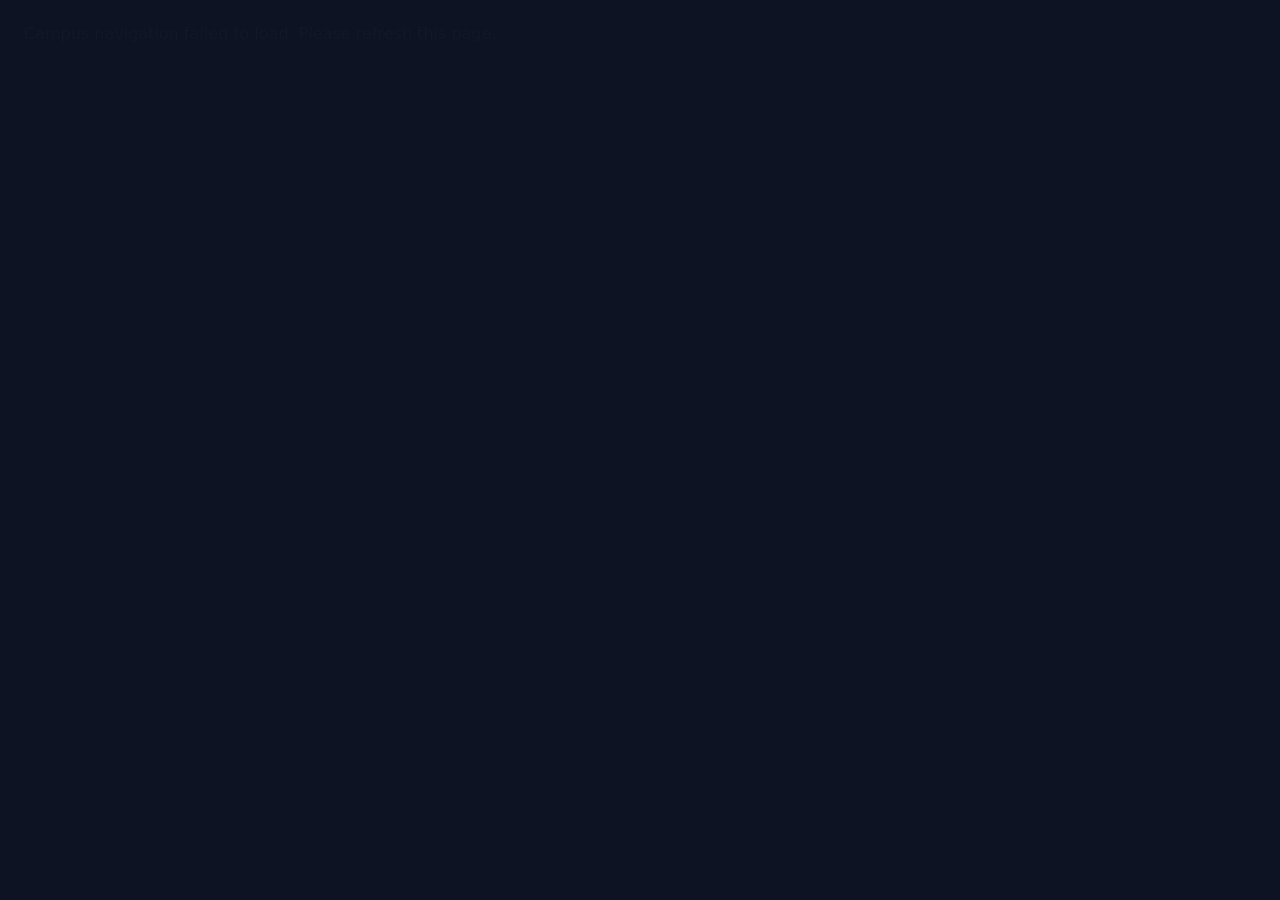
==== commit d364c9c4: "build: sync W101 stair and lift routing" ====
--- a/index.html
+++ b/index.html
@@ -440,7 +440,7 @@
  B101:[280,1570],B102:[235,1545],B103:[195,1570],B104:[175,1570],B105:[125,1570],B106:[240,1650],B107:[240,1715],B108:[125,1650],B109:[240,1780],B110:[125,1740],B111:[195,1665],B113:[240,1840],
  H001:[70,1225],H003:[90,1350],H004:[170,1260],H005:[170,1330],H006:[170,1390],H007:[170,1430],H008:[205,1270],H101:[320,1130],H102:[320,1190],H105:[240,1110],H107:[240,1035],H108:[305,1030],H113:[170,1090],
  W001:[740,1600],W002:[880,1570],W003:[910,1570],W006:[600,1695],W007:[690,1690],
- W105:[575,1830],W108:[600,1940],W109:[660,1850],W110:[660,1950],W111:[590,1990],W113:[470,1860],W114:[470,1940],W115:[380,1860],W116:[380,1940],W120:[280,1860],
+ W101:[575,1792],W105:[575,1830],W108:[600,1940],W109:[660,1850],W110:[660,1950],W111:[590,1990],W113:[470,1860],W114:[470,1940],W115:[380,1860],W116:[380,1940],W120:[280,1860],
  W204:[420,2070],W205:[420,2160],W207:[330,2120],W208:[330,2050],W209:[360,2120],W210:[330,2190],W211:[220,2035],W212:[250,2130],W213:[170,2130],W214:[170,2035],W215:[100,2035],W216:[100,2130],
  S001:[920,2120],S002:[805,2085],S003:[1000,2050],S004:[900,2050],S010:[780,2100],S015:[1040,2190],S016:[780,2170],S017:[980,2190],S101:[1080,1950],S102:[980,1950]
 };
@@ -569,12 +569,14 @@
  for(const [key,g] of Object.entries(annotatedSource.floors||{})){
   const [bldg,floor]=key.split('|');
   (g.p||[]).forEach((pos,i)=>annotatedCheckpoints.push({id:'ANN_'+key.replace(/[^A-Za-z0-9]+/g,'_')+'_'+i,name:'Surveyed corridor',type:'corridor',bldg,floor,pos,verified:true,source:'annotated-corridor'}));
-  (g.e||[]).forEach(([a,b])=>annotatedEdges.push({from:'ANN_'+key.replace(/[^A-Za-z0-9]+/g,'_')+'_'+a,to:'ANN_'+key.replace(/[^A-Za-z0-9]+/g,'_')+'_'+b,mode:'corridor',access:'public',stepFree:null,source:'annotated-corridor'}));
+  (g.e||[]).forEach(([a,b])=>annotatedEdges.push({from:'ANN_'+key.replace(/[^A-Za-z0-9]+/g,'_')+'_'+a,to:'ANN_'+key.replace(/[^A-Za-z0-9]+/g,'_')+'_'+b,mode:'corridor',access:'public',stepFree:true,source:'annotated-corridor'}));
  }
  for(const t of annotatedSource.toilets||[]){const [id,y,x,bldg,floor]=t;annotatedCheckpoints.push({id,name:'Toilets',type:'toilet',bldg,floor,pos:[y,x],verified:true,source:'user-highlighted-toilet',keywords:['toilet','toilets','wc','loo']})}
  for(const l of annotatedSource.landmarks||[]){const [id,name,y,x,bldg,floor]=l;annotatedCheckpoints.push({id:'LANDMARK_'+id,name,type:'landmark',bldg,floor,pos:[y,x],verified:true,source:'user-labelled-landmark',keywords:[name.toLowerCase()]})}
 }
 const checkpoints=[...annotatedCheckpoints,
+ {id:'WYRE_LIFT_G',name:'Wyre lift — Ground Floor',type:'lift',bldg:'Wyre',floor:'G',pos:[874,1610],verified:true,source:'floorplan-lift-symbol',keywords:['wyre lift','lift','elevator','w002','w003']},
+ {id:'WYRE_LIFT_1',name:'Wyre lift — First Floor',type:'lift',bldg:'Wyre',floor:'1',pos:[530,1861],verified:true,source:'floorplan-lift-symbol',keywords:['wyre lift','lift','elevator','w105','w11ss']},
  {id:'B007_DOOR',name:'Tech Support doorway',type:'room',room:'B007',bldg:'Brock',floor:'G',pos:[558,1397],verified:true,keywords:['tech support','b007','it support']},
  {id:'B014_DOOR',name:'Exams doorway',type:'room',room:'B014',bldg:'Brock',floor:'G',pos:[562,1526],verified:true,keywords:['exams','b014','exam office']},
  {id:'BROCK_QUAD_EXIT_TECH',name:'Doors from Tech Support to the quad',type:'entrance',bldg:'Brock',floor:'G',pos:null,verified:false,keywords:['quad doors','tech doors','outside']},
@@ -613,7 +615,17 @@
    ]
  }
 };
-const edges=[...annotatedEdges];
+const verticalEdges=[
+ // Brock/Wyre east stair core: Ground -> Wyre First Floor.
+ // These nodes sit immediately beside the stair landings shown on the college floorplan.
+ {from:'ANN_Brock_G_21',to:'ANN_Brock_G_23',mode:'corridor',access:'public',stepFree:null,source:'floorplan-connector',instruction:'Continue to the stairwell beside W006.'},
+ {from:'ANN_Brock_G_23',to:'ANN_Wyre_1_0',mode:'stairs',access:'public',stepFree:false,source:'floorplan-stair-core',instruction:'Take the stairs to the First Floor.',reverseInstruction:'Take the stairs down to the Ground Floor.'},
+ {from:'ANN_Wyre_1_1',to:'ANN_Wyre_1_4',mode:'corridor',access:'public',stepFree:null,source:'floorplan-connector',instruction:'Leave the stair landing and join the Wyre First Floor corridor.',reverseInstruction:'Continue to the stair landing.'}
+ {from:'ANN_Wyre_G_5',to:'WYRE_LIFT_G',mode:'corridor',access:'public',stepFree:true,source:'floorplan-connector',instruction:'Continue through FYi to the lift beside W002 / W003.',reverseInstruction:'Leave the lift and continue through FYi toward Brock.'},
+ {from:'WYRE_LIFT_G',to:'WYRE_LIFT_1',mode:'lift',access:'public',stepFree:true,source:'floorplan-lift-core',instruction:'Take the lift to the First Floor.',reverseInstruction:'Take the lift down to the Ground Floor.'},
+ {from:'WYRE_LIFT_1',to:'ANN_Wyre_1_15',mode:'corridor',access:'public',stepFree:true,source:'floorplan-connector',instruction:'Leave the lift and join the Wyre First Floor corridor.',reverseInstruction:'Continue to the Wyre lift.'}
+];
+const edges=[...annotatedEdges,...verticalEdges];
 const restrictions=[
  {from:'B007',to:'B014',type:'staff-only',description:'The direct internal corridor between the Tech Support and Exams side is staff-only for students.'}
 ];
@@ -983,7 +995,7 @@
   if(!c.pos||c.type==='corridor')continue;let best=null,bd=Infinity;
   for(const n of corr){if(n.bldg!==c.bldg||n.floor!==c.floor)continue;const d=Math.hypot(n.pos[0]-c.pos[0],n.pos[1]-c.pos[1]);if(d<bd){bd=d;best=n}}
   const limit=c.type==='room-section'?150:115;
-  if(best&&bd<=limit)out.push({from:c.id,to:best.id,mode:c.type==='room'?'doorway':'corridor',access:'public',stepFree:null,source:c.type==='room-section'?'room-section-snap':'auto-snap-to-annotated-corridor',meters:null})
+  if(best&&bd<=limit)out.push({from:c.id,to:best.id,mode:c.type==='room'?'doorway':'corridor',access:'public',stepFree:true,source:c.type==='room-section'?'room-section-snap':'auto-snap-to-annotated-corridor',meters:null})
  }
  return out
 }
@@ -995,16 +1007,21 @@
    const a=ends[i],b=ends[j];if(a.floor!==b.floor)continue;
    const d=Math.hypot(a.pos[0]-b.pos[0],a.pos[1]-b.pos[1]);
    if(d>28)continue;const key=[a.id,b.id].sort().join('|');if(seen.has(key))continue;seen.add(key);
-   out.push({from:a.id,to:b.id,mode:'corridor',access:'public',stepFree:null,source:'annotated-component-stitch',weight:Math.max(1,d)})
+   out.push({from:a.id,to:b.id,mode:'corridor',access:'public',stepFree:true,source:'annotated-component-stitch',weight:Math.max(1,d)})
  }
  return out
 }
 function allEdges(){return [...(D.edges||[]),...(state.survey.edges||[]),...generatedConnectorEdges(),...graphStitchEdges()]}
+function routeLabelForRoom(r){
+ if(!r)return '';
+ const p=(D.places||[]).find(x=>x.room===r.id);
+ return p?(p.name+' ('+r.id+')'):r.id
+}
 function currentStartRef(){
  const cp=state.position?.checkpointId?checkpointBy(state.position.checkpointId):null;
- if(cp)return {kind:'checkpoint',checkpoint:cp,label:cp.name,room:cp.room?roomBy(cp.room):null};
+ if(cp){const rr=cp.room?roomBy(cp.room):null;return {kind:'checkpoint',checkpoint:cp,label:rr?routeLabelForRoom(rr):cp.name,room:rr}}
  const r=state.start||((state.position?.roomId&&roomBy(state.position.roomId))||null);
- if(r)return {kind:'room',room:r,label:r.id};
+ if(r)return {kind:'room',room:r,label:routeLabelForRoom(r)};
  return null
 }
 function startIdsForGraph(ref,cps){
@@ -1146,7 +1163,7 @@
 function currentRouteStep(){return state.route?.steps?.[state.routeIndex]||null}
 function renderRoute(){
  const r=state.route;if(!r)return;const step=currentRouteStep();if(!step)return;const pct=((state.routeIndex+1)/r.steps.length)*100,q=routeQuality(r),confidence=Core.routeConfidence(r,state.confidence);
- $('routeEyebrow').textContent=q.label.toUpperCase();$('routeTitle').textContent=(r.fromLabel||'Start')+' → '+r.targetLabel;$('routeStatus').textContent='Step '+(state.routeIndex+1)+' of '+r.steps.length+' · '+q.label;
+ $('routeEyebrow').textContent=q.label.toUpperCase();const shownTarget=r.place?.name||state.destinationPlace?.name||r.targetLabel;$('routeTitle').textContent=(r.fromLabel||'Start')+' → '+shownTarget;$('routeStatus').textContent='Step '+(state.routeIndex+1)+' of '+r.steps.length+' · '+q.label;
  $('routeTrust').dataset.level=q.level;$('routeTrust').innerHTML='<b>'+q.label+'</b><span>'+q.detail+(r.note?' '+r.note:'')+'</span>';
  $('nextInstruction').innerHTML='<span class="instruction-icon">'+(step.icon||'↑')+'</span><span>'+step.text+'</span>';
  const next=r.steps[state.routeIndex+1];$('routeNextPreview').hidden=!next;$('routeNextPreview').textContent=next?'Next: '+next.text:'';
@@ -1275,13 +1292,14 @@
 window.addEventListener('online',()=>$('offline').hidden=true);window.addEventListener('offline',()=>$('offline').hidden=false);$('offline').hidden=navigator.onLine;
 if('serviceWorker'in navigator&&location.protocol.startsWith('http'))navigator.serviceWorker.register('./sw.js').catch(()=>{});
 renderHome();renderRooms();renderCheckpoints();renderPosition();renderStudio();renderSuggestions();$('stepFreeToggle').checked=state.stepFree;$('voiceToggle').checked=state.voice;$('profileSelect').value=state.profile;$('hapticToggle').checked=state.haptics;$('autoZoomToggle').checked=state.autoZoom;$('strideInput').value=state.strideM.toFixed(2);renderResumeRoute();
-const url=new URL(location.href),action=url.searchParams.get('action'),cpId=url.searchParams.get('cp'),fromId=url.searchParams.get('from'),toId=url.searchParams.get('to'),placeId=url.searchParams.get('place');
+const url=new URL(location.href),action=url.searchParams.get('action'),cpId=url.searchParams.get('cp'),fromId=url.searchParams.get('from'),toId=url.searchParams.get('to'),placeId=url.searchParams.get('place'),guideNow=url.searchParams.get('guide')==='1';
 setTimeout(()=>{
  if(img.complete)fitAll();
  if(cpId){const cp=checkpointBy(cpId);if(cp){anchorAt(cp);if(toId&&roomBy(toId))routeTo(roomBy(toId));else showAssistant('I am by '+cp.name)}}
  else if(fromId&&roomBy(fromId)){const r=roomBy(fromId);state.start=r;const p=posFor(r),cp=allCheckpoints().find(c=>c.room===r.id&&c.pos);if(p)setPosition(p,'deep-link start: '+r.id,r.id,cp?.id||null,100)}
  if(toId&&roomBy(toId)&&!cpId){state.destination=roomBy(toId);openRoutePlanner(state.destination)}
  if(placeId&&placeBy(placeId)){routeToPlace(placeBy(placeId))}
+ if(guideNow&&state.routeDraft&&!state.routeDraft.blocked){beginRoute(state.routeDraft)}
  if(action==='search')openSearch('browse');if(action==='assistant')showAssistant();if(action==='tour')openTourPicker()
 },80);
 window.__CN_BOOTED=true;
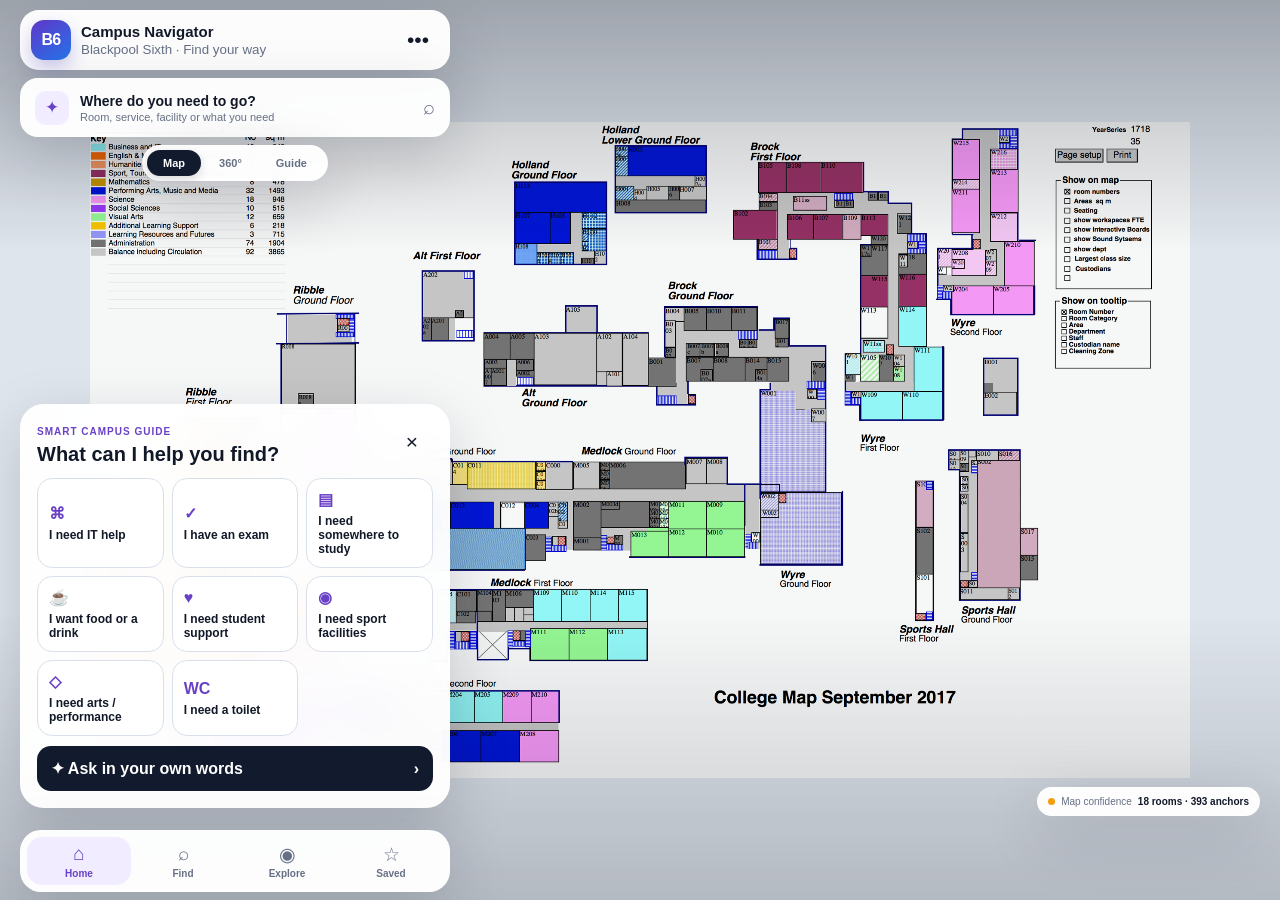
==== commit 50ef3807: "build: sync corrected Wyre stair and lift graph" ====
--- a/index.html
+++ b/index.html
@@ -618,9 +618,9 @@
 const verticalEdges=[
  // Brock/Wyre east stair core: Ground -> Wyre First Floor.
  // These nodes sit immediately beside the stair landings shown on the college floorplan.
- {from:'ANN_Brock_G_21',to:'ANN_Brock_G_23',mode:'corridor',access:'public',stepFree:null,source:'floorplan-connector',instruction:'Continue to the stairwell beside W006.'},
+ {from:'ANN_Brock_G_21',to:'ANN_Brock_G_23',mode:'corridor',access:'public',stepFree:true,source:'floorplan-connector',instruction:'Continue to the stairwell beside W006.'},
  {from:'ANN_Brock_G_23',to:'ANN_Wyre_1_0',mode:'stairs',access:'public',stepFree:false,source:'floorplan-stair-core',instruction:'Take the stairs to the First Floor.',reverseInstruction:'Take the stairs down to the Ground Floor.'},
- {from:'ANN_Wyre_1_1',to:'ANN_Wyre_1_4',mode:'corridor',access:'public',stepFree:null,source:'floorplan-connector',instruction:'Leave the stair landing and join the Wyre First Floor corridor.',reverseInstruction:'Continue to the stair landing.'}
+ {from:'ANN_Wyre_1_1',to:'ANN_Wyre_1_4',mode:'corridor',access:'public',stepFree:true,source:'floorplan-connector',instruction:'Leave the stair landing and join the Wyre First Floor corridor.',reverseInstruction:'Continue to the stair landing.'},
  {from:'ANN_Wyre_G_5',to:'WYRE_LIFT_G',mode:'corridor',access:'public',stepFree:true,source:'floorplan-connector',instruction:'Continue through FYi to the lift beside W002 / W003.',reverseInstruction:'Leave the lift and continue through FYi toward Brock.'},
  {from:'WYRE_LIFT_G',to:'WYRE_LIFT_1',mode:'lift',access:'public',stepFree:true,source:'floorplan-lift-core',instruction:'Take the lift to the First Floor.',reverseInstruction:'Take the lift down to the Ground Floor.'},
  {from:'WYRE_LIFT_1',to:'ANN_Wyre_1_15',mode:'corridor',access:'public',stepFree:true,source:'floorplan-connector',instruction:'Leave the lift and join the Wyre First Floor corridor.',reverseInstruction:'Continue to the Wyre lift.'}
